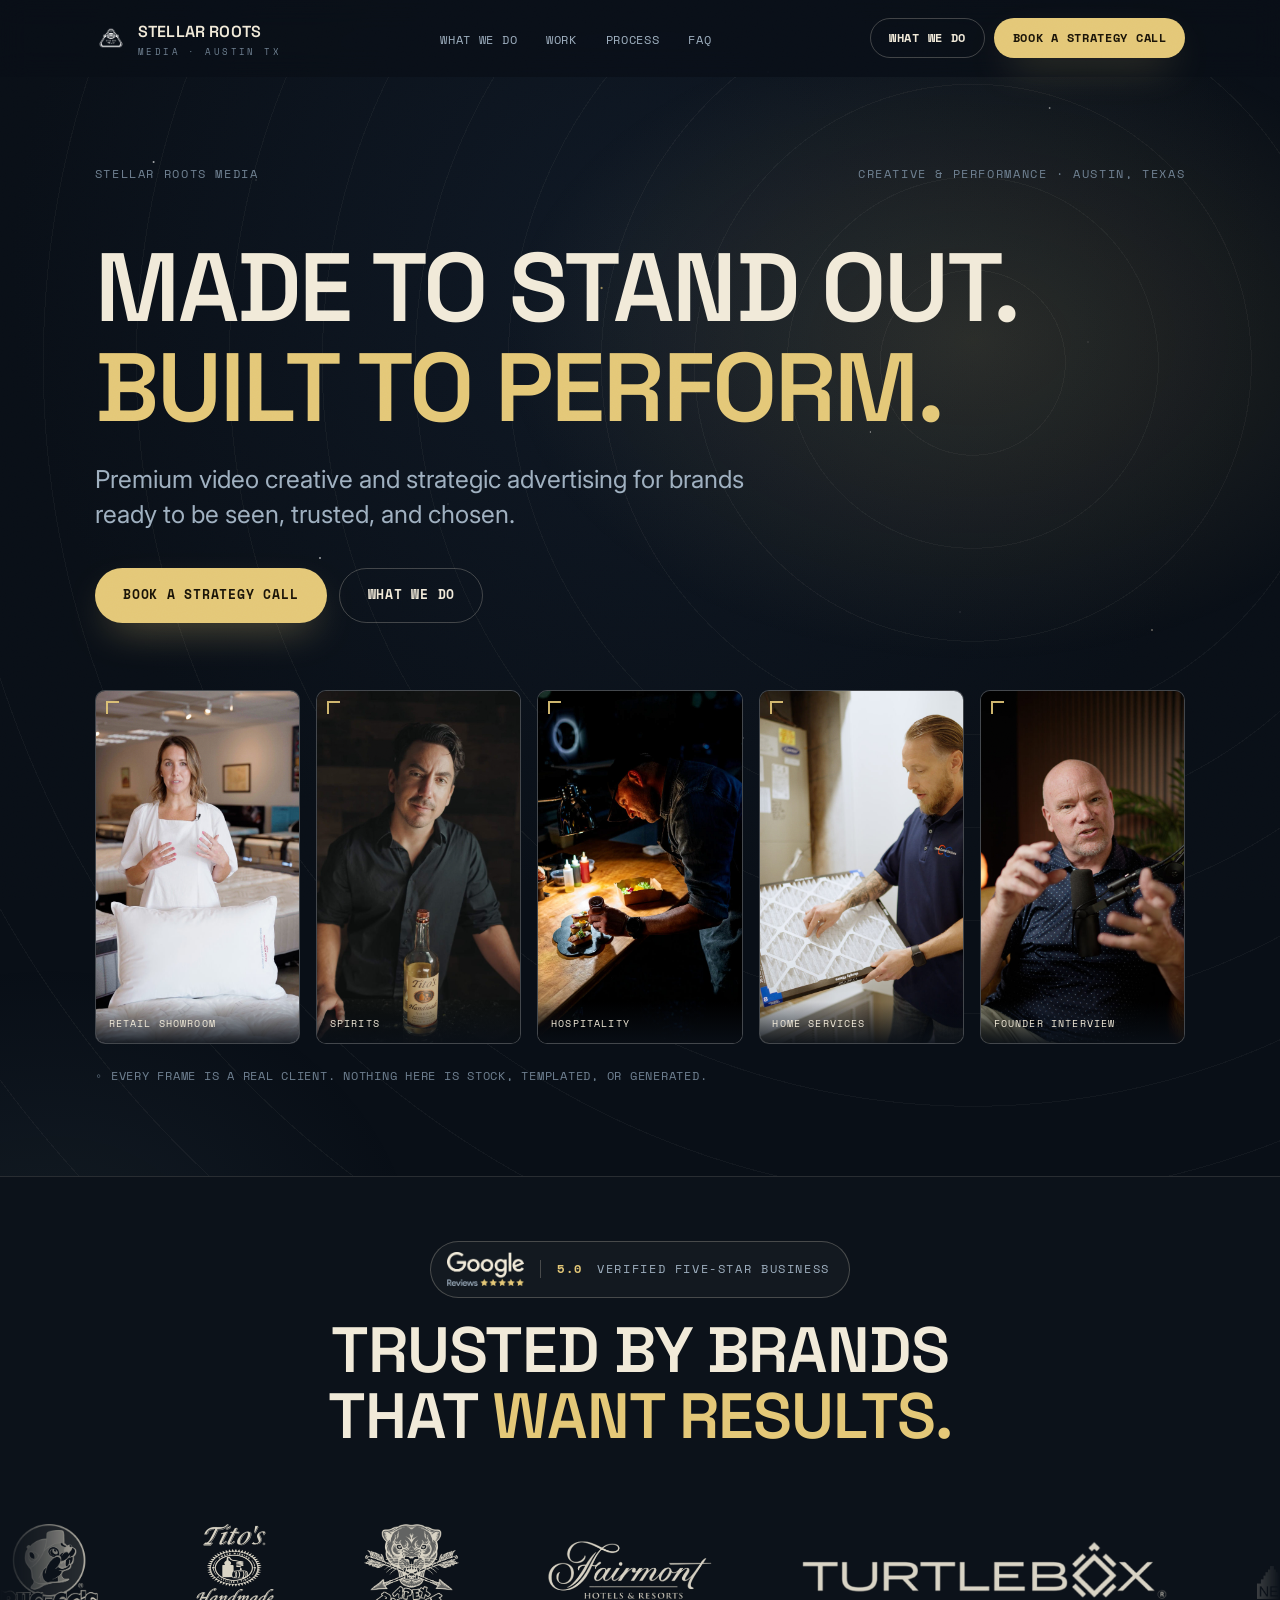
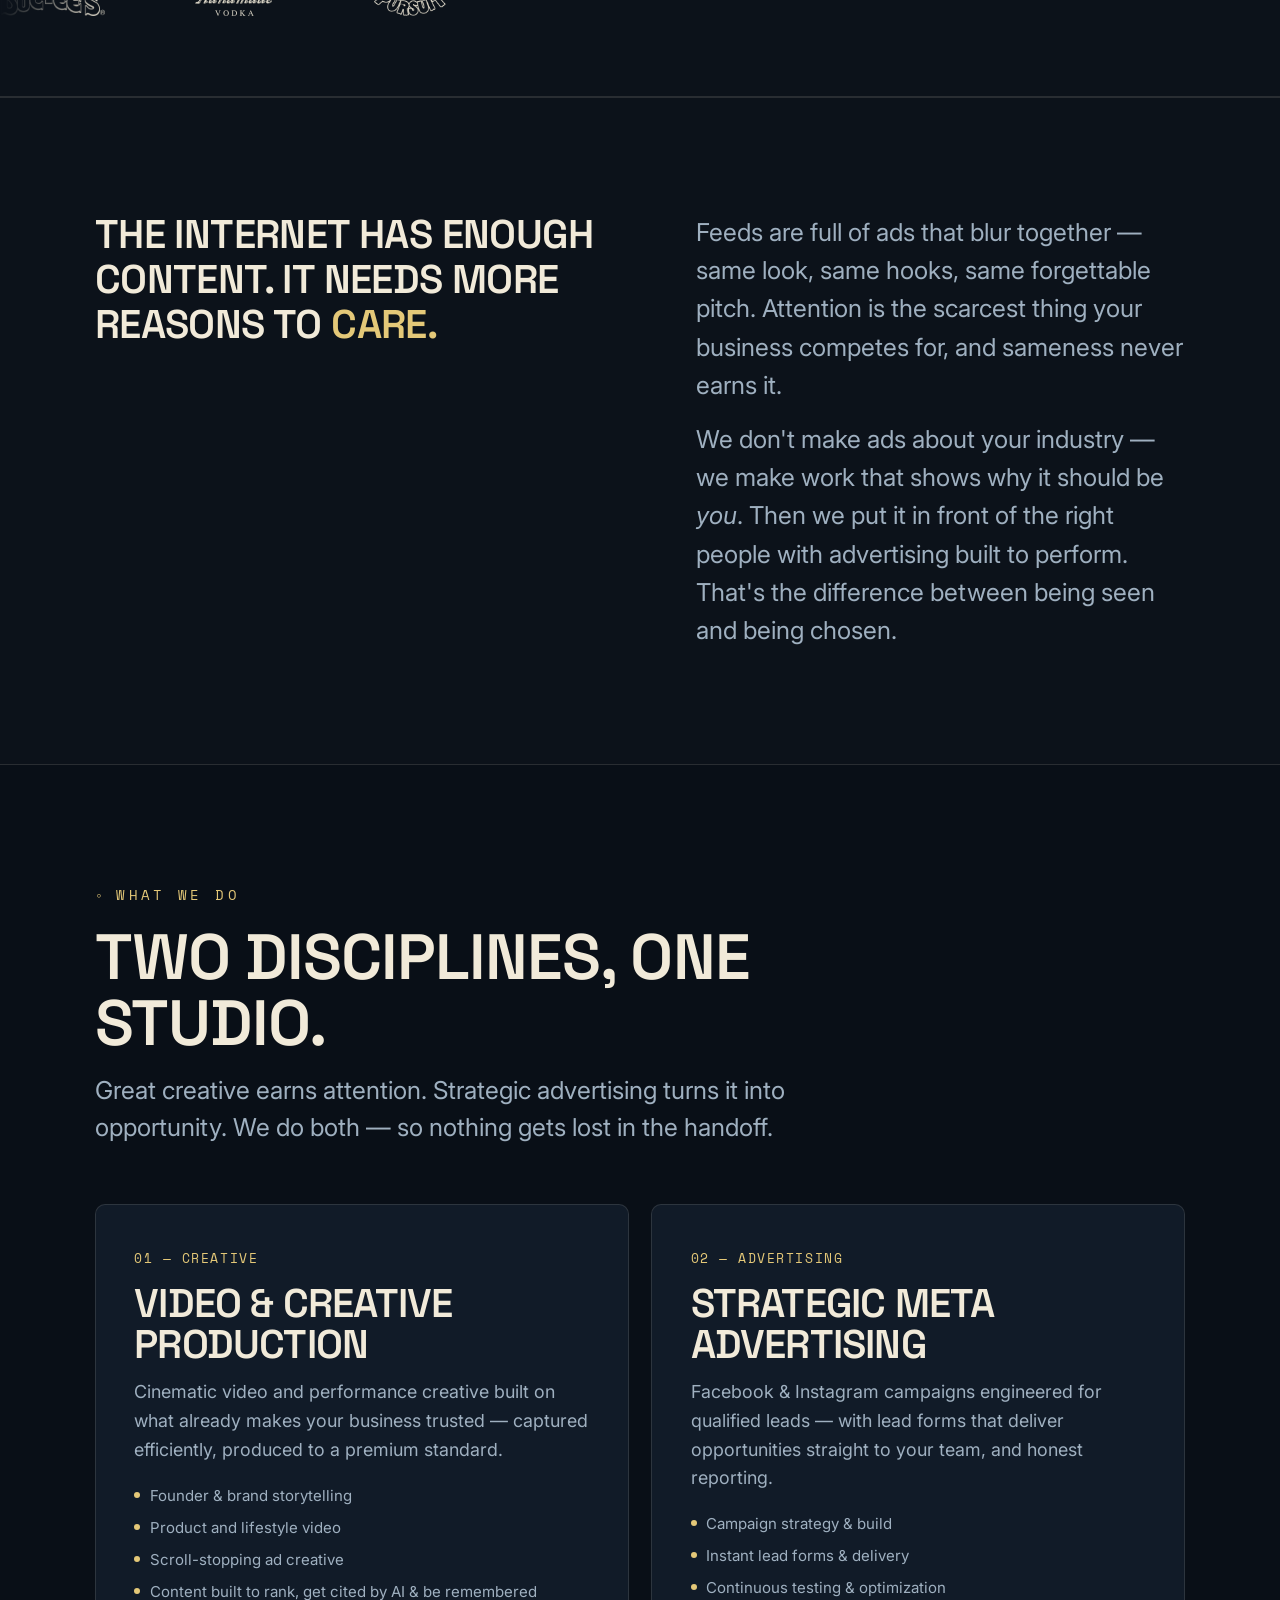
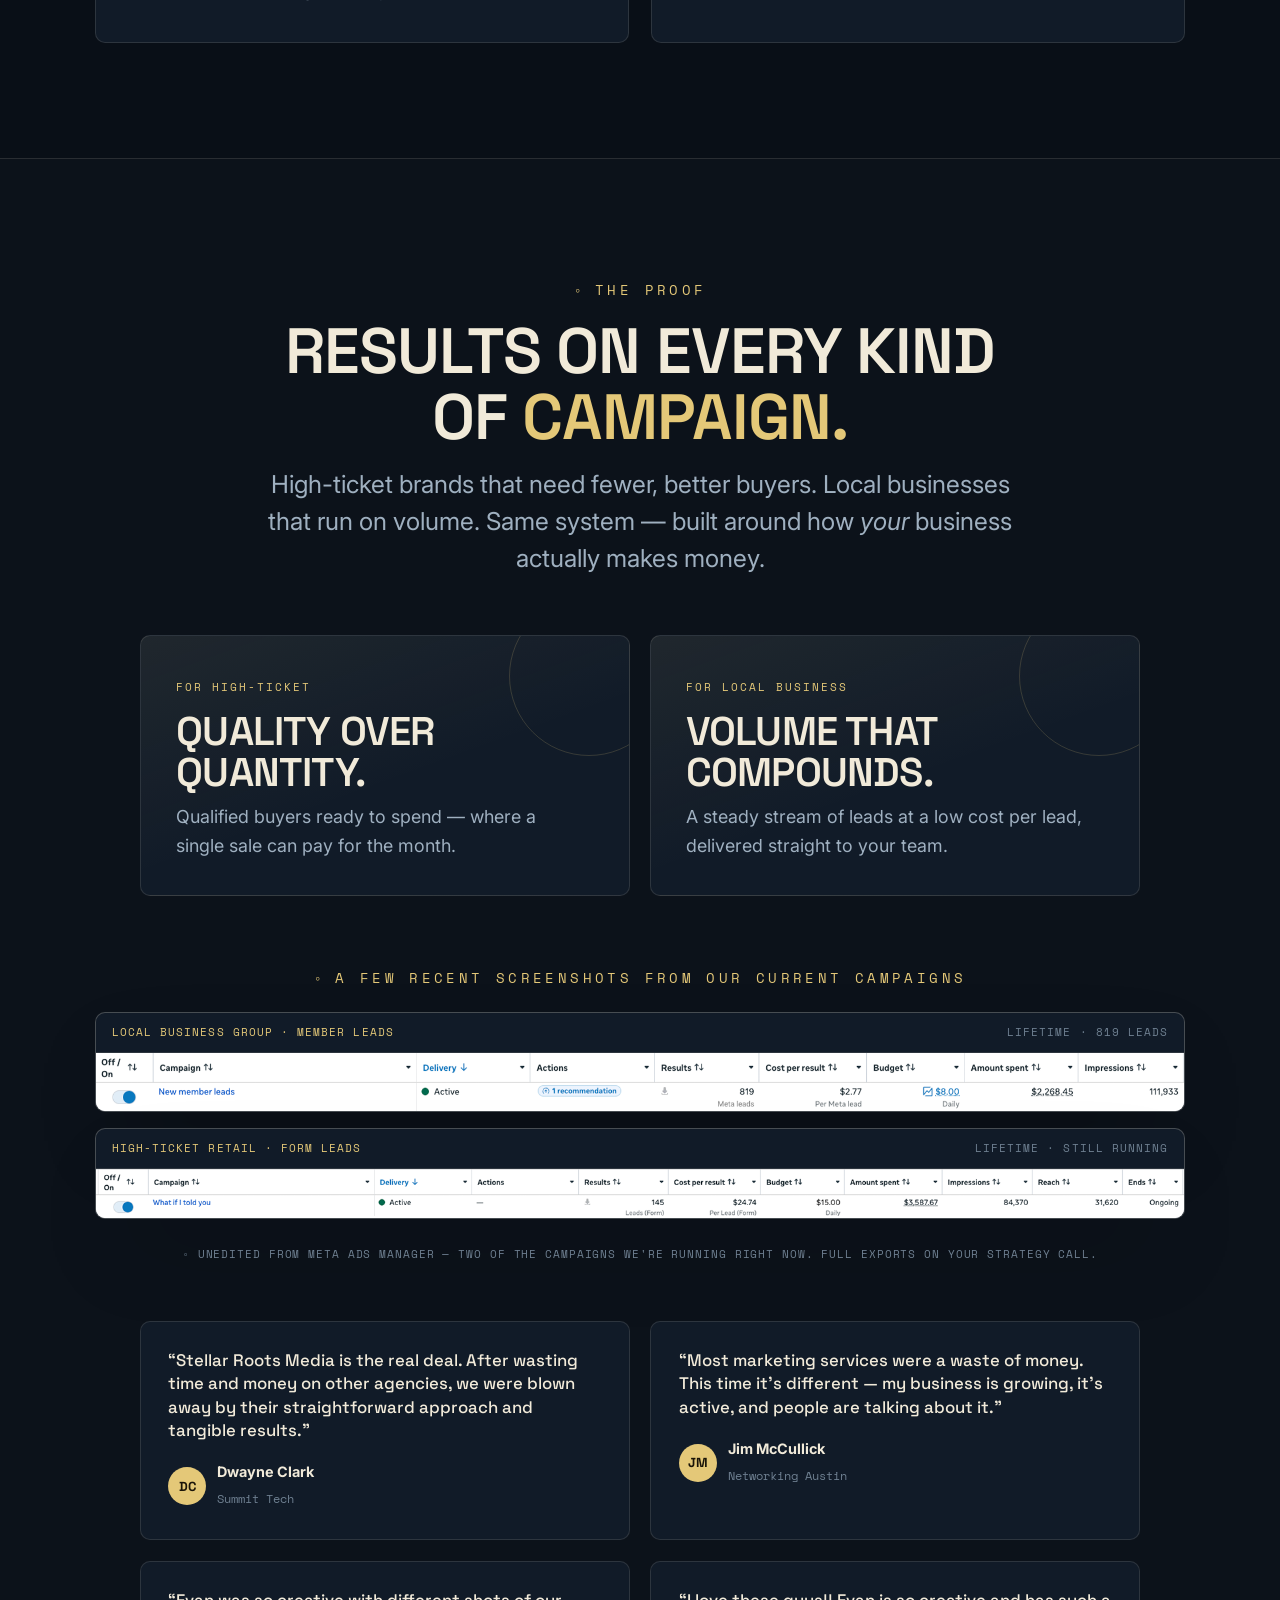
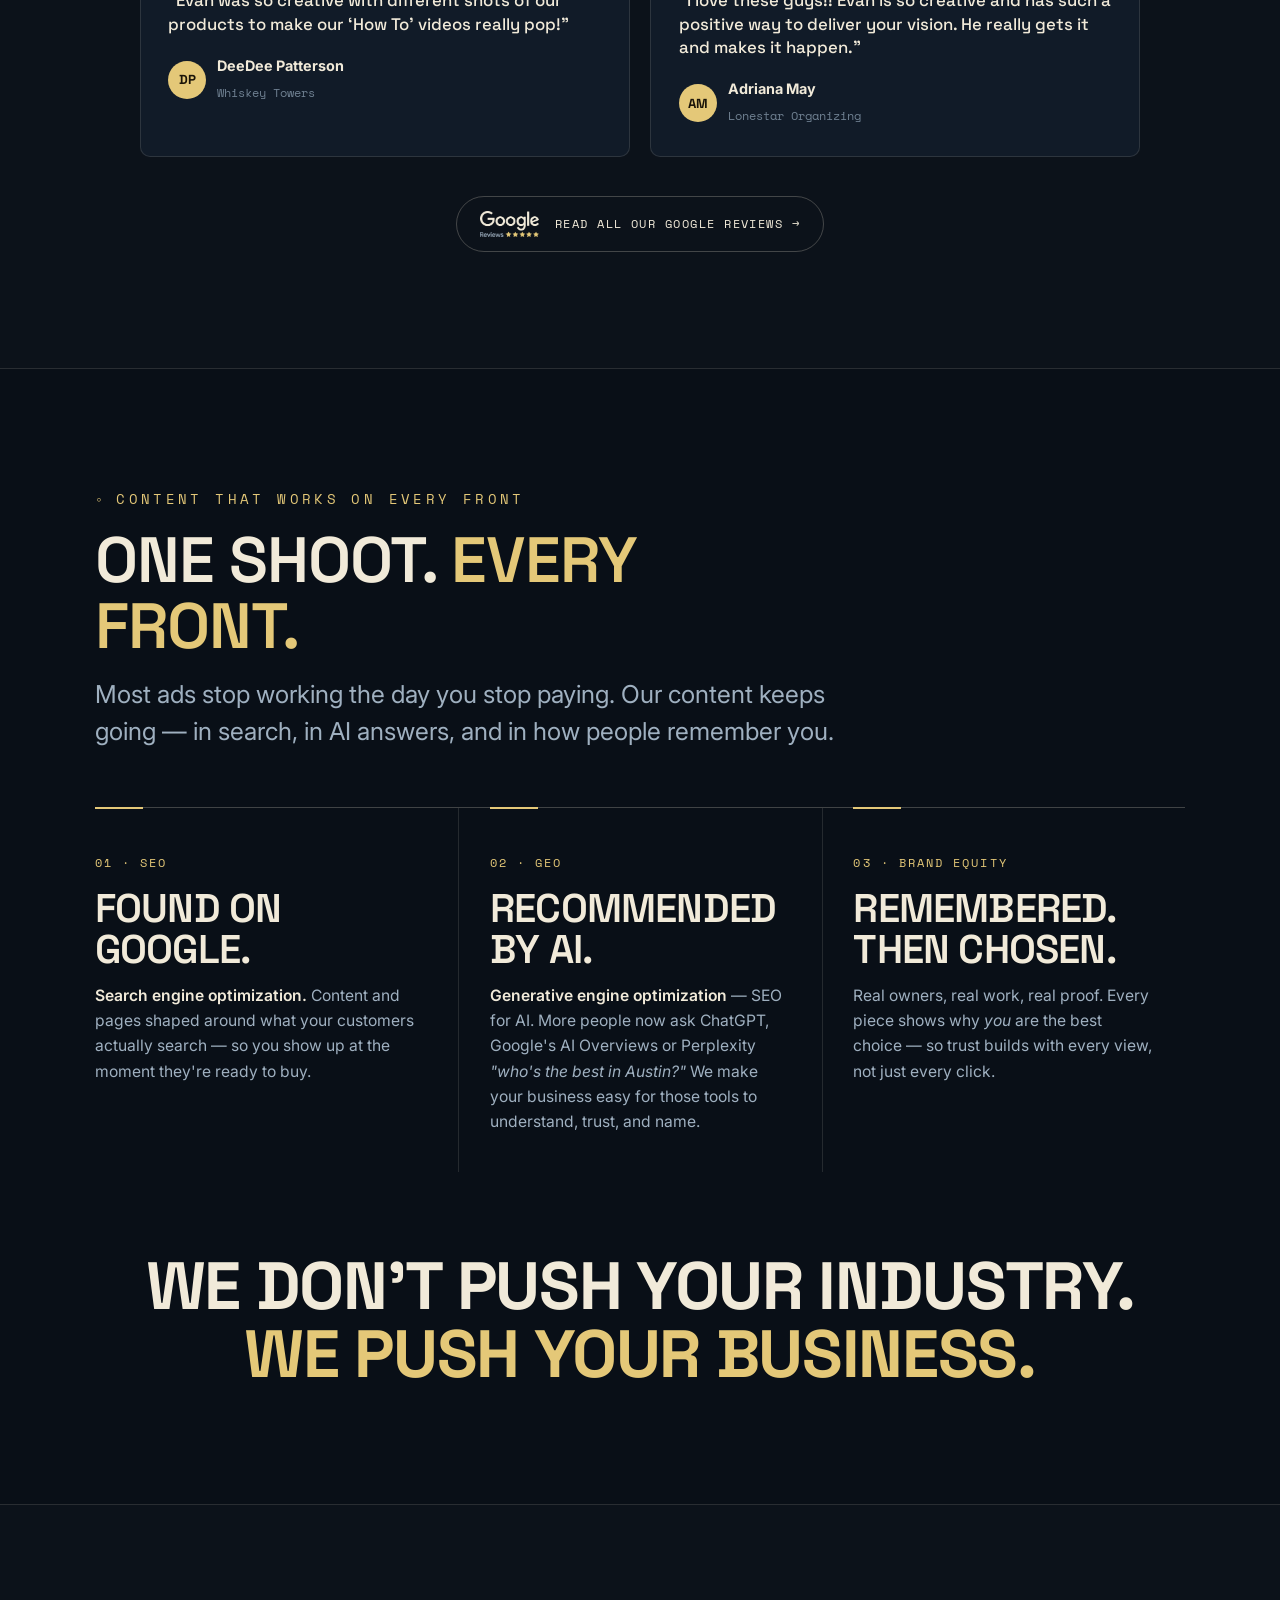
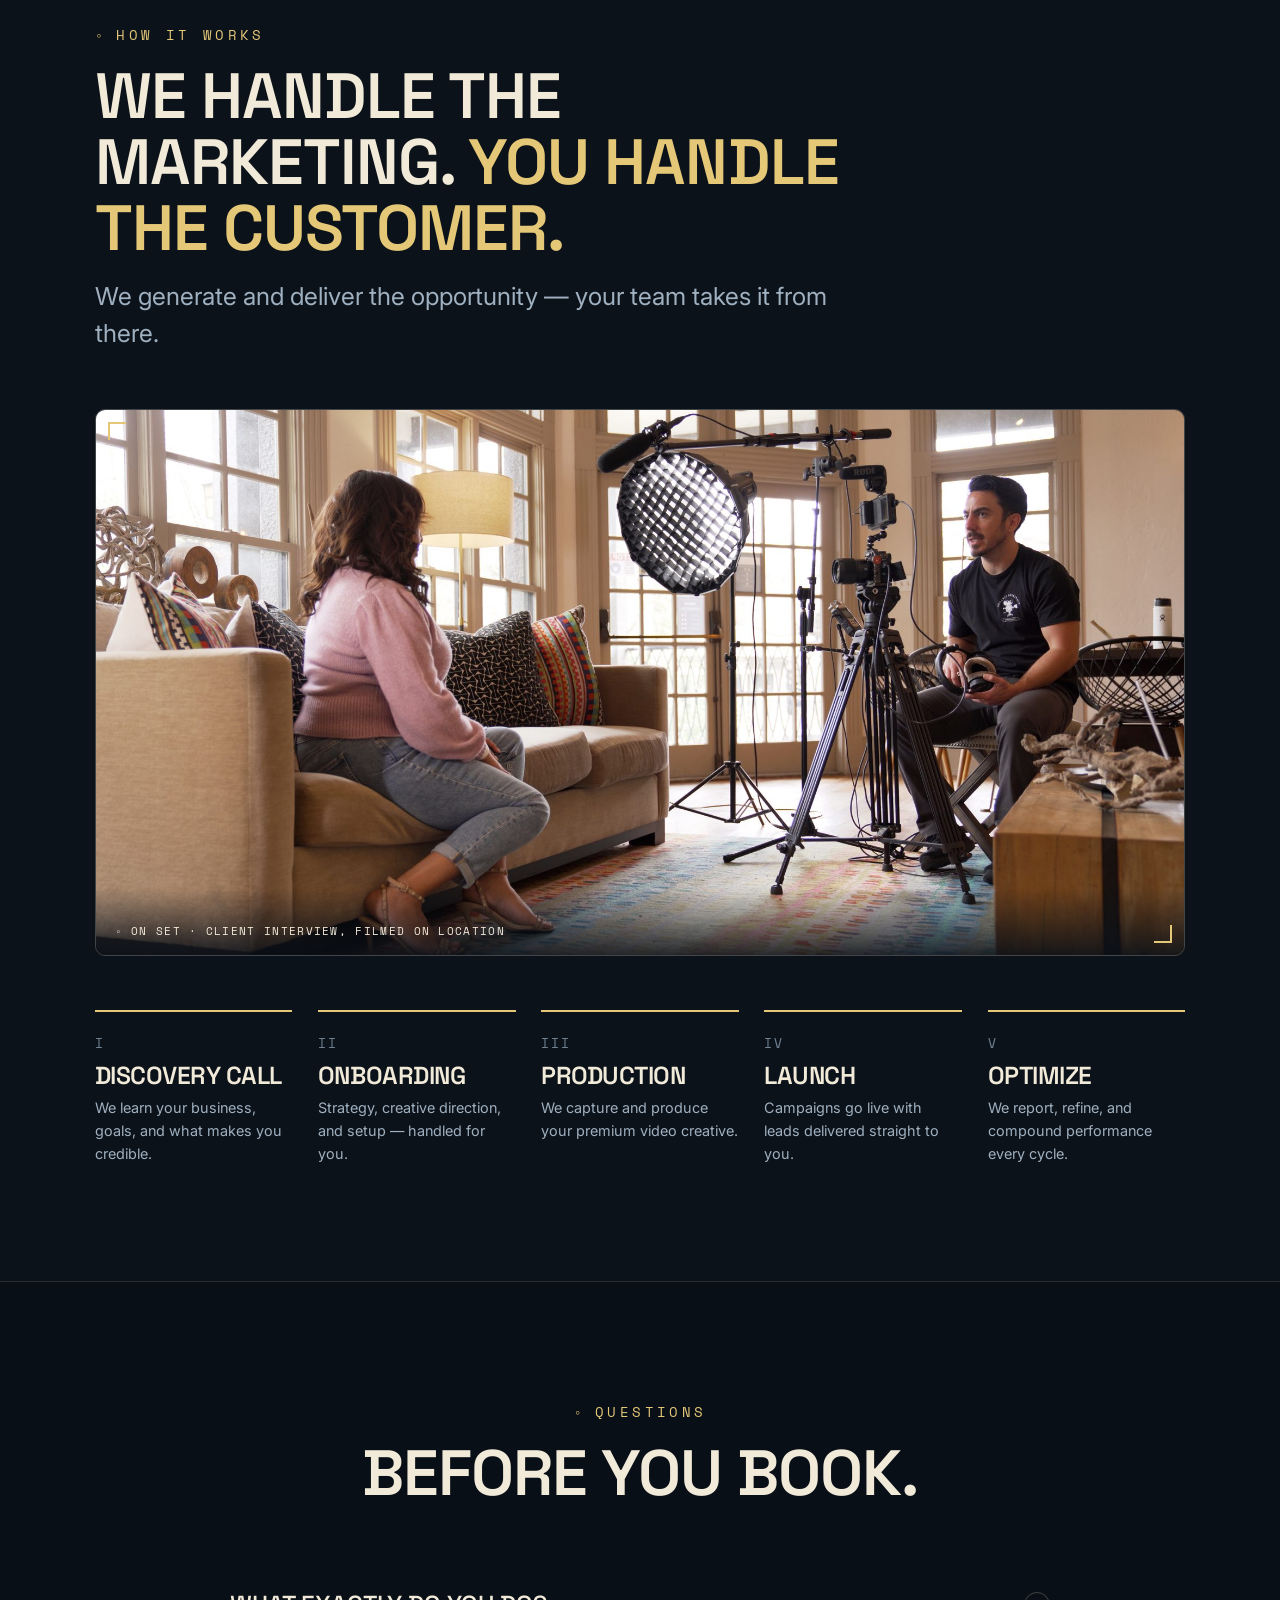
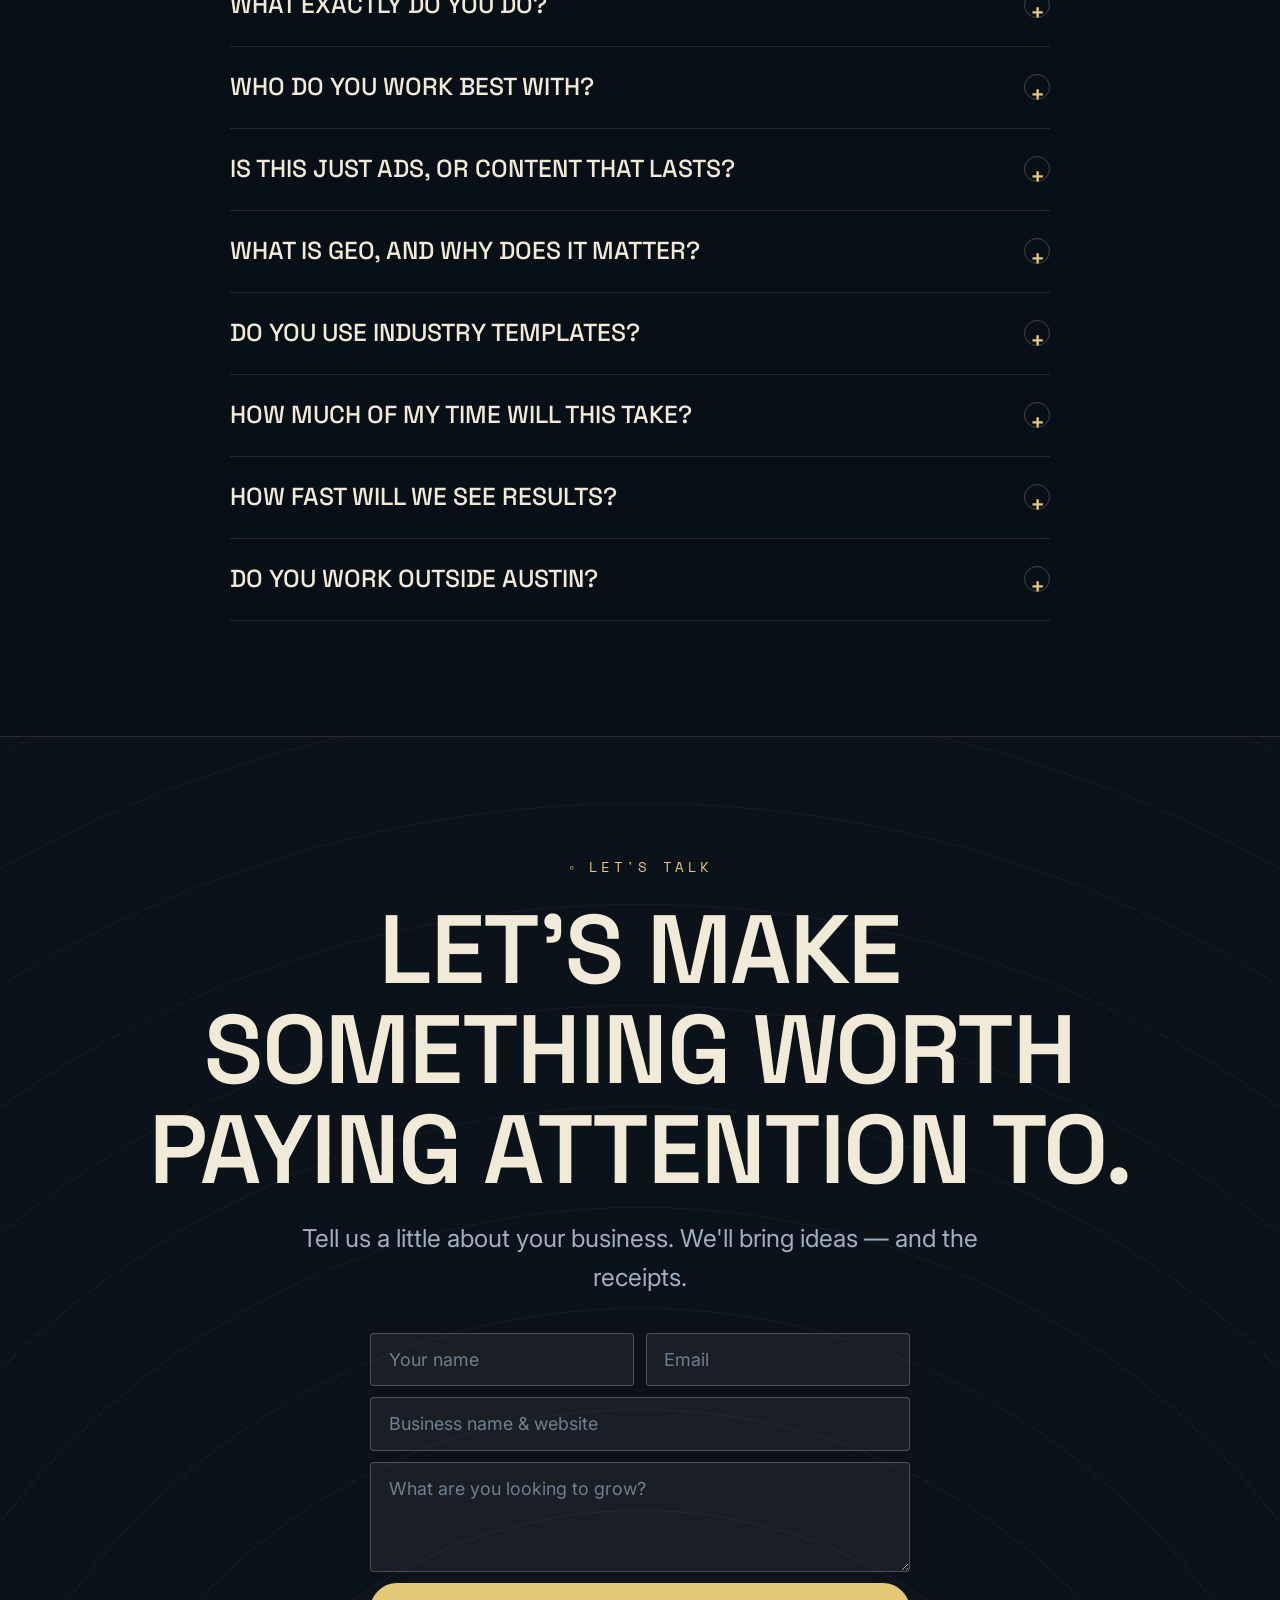
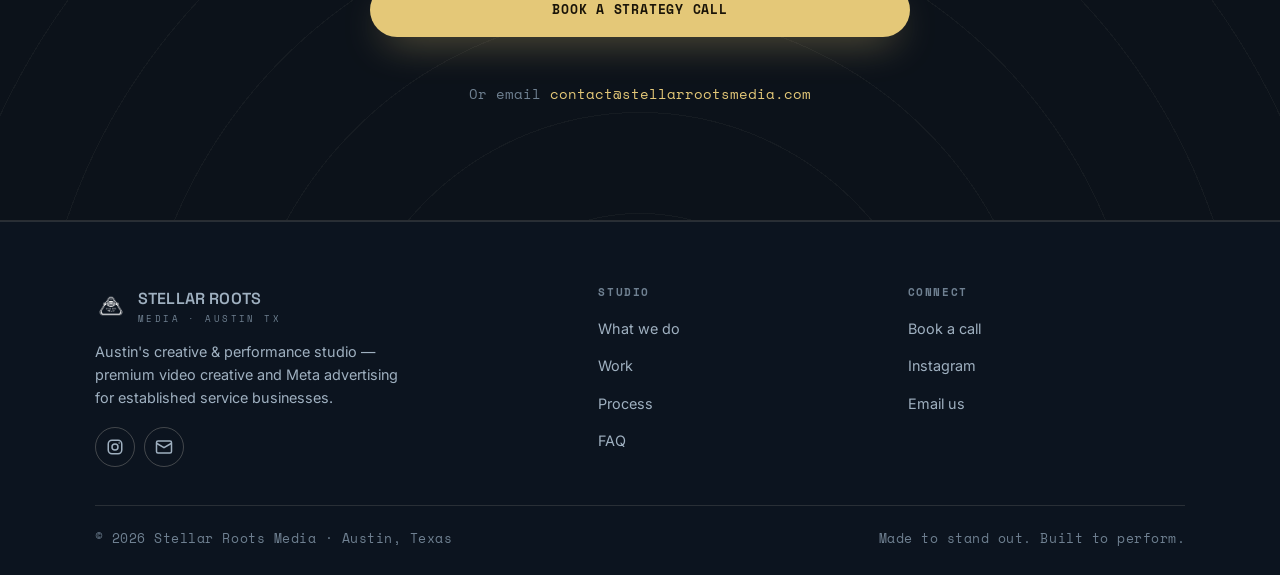
==== index.html @ 0757c9ab "Move Proof directly after What we do; rebalance section shading Co-Authored-By: Claude Opus 5.5 <nor" ====
<!DOCTYPE html>
<html lang="en">
<head>
  <meta charset="UTF-8" />
  <meta name="viewport" content="width=device-width, initial-scale=1.0" />

  <title>Stellar Roots Media — Video Creative & Meta Ads Studio in Austin, TX</title>
  <meta name="description" content="Stellar Roots Media is an Austin creative & performance studio. We make premium video creative and run strategic Meta advertising that helps established service businesses get seen, trusted, and chosen." />
  <meta name="keywords" content="Meta ads agency Austin, video production Austin, creative advertising agency Austin, Facebook ads management Austin, video advertising for businesses" />
  <meta name="author" content="Stellar Roots Media" />
  <meta name="robots" content="index, follow, max-image-preview:large" />
  <link rel="canonical" href="https://stellarrootsmedia.com/" />
  <meta name="theme-color" content="#101b2b" />

  <meta property="og:type" content="website" />
  <meta property="og:site_name" content="Stellar Roots Media" />
  <meta property="og:title" content="Stellar Roots Media — Video Creative & Meta Ads in Austin" />
  <meta property="og:description" content="Made to stand out. Built to perform. Premium video creative and strategic Meta advertising for brands ready to be seen, trusted, and chosen." />
  <meta property="og:url" content="https://stellarrootsmedia.com/" />
  <meta property="og:image" content="https://stellarrootsmedia.com/assets/logo-black.png" />
  <meta property="og:locale" content="en_US" />
  <meta name="twitter:card" content="summary_large_image" />
  <meta name="twitter:title" content="Stellar Roots Media — Austin Video Creative & Meta Ads" />
  <meta name="twitter:description" content="Made to stand out. Built to perform." />

  <link rel="icon" type="image/png" href="assets/logo-black.png" />
  <link rel="manifest" href="site.webmanifest" />

  <link rel="preconnect" href="https://fonts.googleapis.com" />
  <link rel="preconnect" href="https://fonts.gstatic.com" crossorigin />
  <link href="https://fonts.googleapis.com/css2?family=Space+Grotesk:wght@500;600;700&family=Space+Mono:wght@400;700&family=Inter:wght@400;500;600&display=swap" rel="stylesheet" />

  <link rel="stylesheet" href="css/styles.css?v=20" />

  <!-- ===================== STRUCTURED DATA (SEO + GEO) ===================== -->
  <script type="application/ld+json">
  {
    "@context": "https://schema.org",
    "@type": ["ProfessionalService", "Organization"],
    "@id": "https://stellarrootsmedia.com/#org",
    "name": "Stellar Roots Media",
    "url": "https://stellarrootsmedia.com/",
    "logo": "https://stellarrootsmedia.com/assets/logo-black.png",
    "description": "Stellar Roots Media is an Austin, Texas creative and performance studio specializing in premium video creative production and strategic Meta (Facebook & Instagram) advertising for established service businesses.",
    "slogan": "Made to stand out. Built to perform.",
    "areaServed": [ { "@type": "City", "name": "Austin", "containedInPlace": { "@type": "State", "name": "Texas" } }, { "@type": "Country", "name": "United States" } ],
    "address": { "@type": "PostalAddress", "addressLocality": "Austin", "addressRegion": "TX", "addressCountry": "US" },
    "knowsAbout": ["Video production", "Video advertising creative", "Meta Ads management", "Facebook advertising", "Instagram advertising", "Performance marketing", "Lead generation", "Search engine optimization (SEO)", "Generative engine optimization (GEO)", "Brand equity"],
    "email": "contact@stellarrootsmedia.com",
    "aggregateRating": { "@type": "AggregateRating", "ratingValue": "5.0", "bestRating": "5", "reviewCount": "4" },
    "review": [
      { "@type": "Review", "reviewRating": { "@type": "Rating", "ratingValue": "5" }, "author": { "@type": "Person", "name": "Dwayne Clark" }, "reviewBody": "Stellar Roots Media is the real deal. After wasting time and money on other agencies, we were blown away by their straightforward approach and tangible results." },
      { "@type": "Review", "reviewRating": { "@type": "Rating", "ratingValue": "5" }, "author": { "@type": "Person", "name": "Jim McCullick" }, "reviewBody": "Most marketing services were a waste of money. This time it's different — my business is growing and people are talking about it, thanks to Stellar Roots Media." },
      { "@type": "Review", "reviewRating": { "@type": "Rating", "ratingValue": "5" }, "author": { "@type": "Person", "name": "DeeDee Patterson" }, "reviewBody": "Stellar Roots Media and Evan were wonderful to work with. Very creative with different shots of our products to make our How-To videos really pop." },
      { "@type": "Review", "reviewRating": { "@type": "Rating", "ratingValue": "5" }, "author": { "@type": "Person", "name": "Adriana May" }, "reviewBody": "I love these guys! Evan is so creative and has such a positive way to deliver your vision. He really gets it and will make it happen." }
    ]
  }
  </script>
  <script type="application/ld+json">
  { "@context": "https://schema.org", "@type": "WebSite", "url": "https://stellarrootsmedia.com/", "name": "Stellar Roots Media", "publisher": { "@id": "https://stellarrootsmedia.com/#org" } }
  </script>
  <script type="application/ld+json">
  {
    "@context": "https://schema.org",
    "@type": "FAQPage",
    "mainEntity": [
      {
        "@type": "Question",
        "name": "What exactly do you do?",
        "acceptedAnswer": {
          "@type": "Answer",
          "text": "We produce premium video creative and run strategic Meta (Facebook & Instagram) advertising — the creative to get noticed and the campaigns to turn attention into qualified leads."
        }
      },
      {
        "@type": "Question",
        "name": "Who do you work best with?",
        "acceptedAnswer": {
          "@type": "Answer",
          "text": "Two kinds of businesses: high-ticket brands that need fewer, better-qualified buyers, and local businesses that rely on a steady volume of leads. Both want an outsourced creative and advertising department without managing one in-house — we build the campaign around how your business actually makes money."
        }
      },
      {
        "@type": "Question",
        "name": "Is this just ads, or content that lasts?",
        "acceptedAnswer": {
          "@type": "Answer",
          "text": "Both. The creative we capture runs in your ads — and it also builds your search presence (SEO), your visibility in AI answers (GEO), and your brand equity. So it keeps working after a campaign ends instead of disappearing the day you stop paying."
        }
      },
      {
        "@type": "Question",
        "name": "What is GEO, and why does it matter?",
        "acceptedAnswer": {
          "@type": "Answer",
          "text": "GEO — generative engine optimization — is SEO for AI. More people now ask ChatGPT, Google's AI Overviews, or Perplexity for recommendations instead of scrolling search results. We structure your content and site so those tools clearly understand what you do, where you do it, and why you're the best choice. Nobody can guarantee an AI will mention you, but you can make your business the clearest, most credible answer."
        }
      },
      {
        "@type": "Question",
        "name": "Do you use industry templates?",
        "acceptedAnswer": {
          "@type": "Answer",
          "text": "No. We don't push your industry — we push your business. Everything is built from what makes you different: your people, your work, your proof. That's what makes a customer choose you over the next result."
        }
      },
      {
        "@type": "Question",
        "name": "How much of my time will this take?",
        "acceptedAnswer": {
          "@type": "Answer",
          "text": "Very little. We compress production into efficient capture sessions and handle filming, editing, creative, campaigns and reporting. Your job is running your business."
        }
      },
      {
        "@type": "Question",
        "name": "How fast will we see results?",
        "acceptedAnswer": {
          "@type": "Answer",
          "text": "After onboarding and production we launch quickly and optimize continuously. Lead flow can begin within the first weeks; creative and brand equity compound over the following quarters."
        }
      },
      {
        "@type": "Question",
        "name": "Do you work outside Austin?",
        "acceptedAnswer": {
          "@type": "Answer",
          "text": "Yes. We're based in Austin, Texas and work with clients locally and across the U.S."
        }
      }
    ]
  }
  </script>
</head>

<body>
  <div class="starlayer" aria-hidden="true"></div>
  <a class="sr-only" href="#contact">Skip to contact</a>

  <!-- HEADER -->
  <header class="site-header">
    <div class="container">
      <nav class="nav" aria-label="Primary" data-open="false">
        <a class="brand" href="#top" aria-label="Stellar Roots Media home">
          <img src="assets/logo-black.png" alt="Stellar Roots Media logo" width="32" height="32" />
          <span><b>Stellar Roots</b><small>Media · Austin TX</small></span>
        </a>
        <ul class="nav-links">
          <li><a href="#what">What we do</a></li>
          <li><a href="#creative">Work</a></li>
          <li><a href="#process">Process</a></li>
          <li><a href="#faq">FAQ</a></li>
        </ul>
        <div class="nav-cta">
          <a class="btn btn--ghost btn--sm" href="#what">What we do</a>
          <a class="btn btn--primary btn--sm" href="#contact">Book a Strategy Call</a>
          <button class="nav-toggle" aria-label="Toggle menu" aria-expanded="false"><span></span></button>
        </div>
      </nav>
    </div>
  </header>

  <main id="top">
    <!-- HERO -->
    <section class="band hero" aria-labelledby="hero-title">
      <div class="container">
        <div class="hero-top">
          <span>Stellar Roots Media</span>
          <span>Creative &amp; Performance · Austin, Texas</span>
        </div>
        <h1 id="hero-title">Made to stand out.<br><em class="accent">Built to perform.</em></h1>
        <p class="lead">Premium video creative and strategic advertising for brands ready to be seen, trusted, and chosen.</p>
        <div class="hero-actions">
          <a class="btn btn--primary" href="#contact">Book a Strategy Call</a>
          <a class="btn btn--ghost" href="#what">What we do</a>
        </div>
        <!-- Real client ad frames stand in for the showreel until video is ready. -->
        <div class="hero-reel" id="creative">
          <div class="creative-grid">
            <figure class="frame"><img src="assets/work/retail.jpg" alt="Retail showroom client ad frame"><figcaption class="tag">Retail Showroom</figcaption></figure>
            <figure class="frame"><img src="assets/work/spirits.jpg" alt="Spirits brand client ad frame"><figcaption class="tag">Spirits</figcaption></figure>
            <figure class="frame"><img src="assets/work/hospitality.jpg" alt="Hospitality client ad frame"><figcaption class="tag">Hospitality</figcaption></figure>
            <figure class="frame"><img src="assets/work/homeservices.jpg" alt="Home services client ad frame"><figcaption class="tag">Home Services</figcaption></figure>
            <figure class="frame"><img src="assets/work/founder.jpg" alt="Founder interview client ad frame"><figcaption class="tag">Founder Interview</figcaption></figure>
          </div>
          <p class="creative-note">◦ Every frame is a real client. Nothing here is stock, templated, or generated.</p>
        </div>
      </div>
    </section>

    <!-- SELECTED CLIENTS — logo wall (under showreel) -->
    <section class="band band--tight band--cream" id="work" aria-labelledby="work-title">
      <div class="container">
        <div class="section-head center reveal">
          <a class="gbadge" href="https://share.google/DNN53sYhnDPHlOPQg" target="_blank" rel="noopener" aria-label="Read our five-star Google reviews">
            <img src="assets/google-reviews.png" alt="Google Reviews — five stars" width="720" height="317">
            <span class="gbadge-txt"><b>5.0</b> Verified five-star business</span>
          </a>
          <h2 class="display" id="work-title">Trusted by brands that <em class="accent">want results.</em></h2>
        </div>
      </div>
      <div class="logo-marquee" role="img" aria-label="Client logos: Buc-ee's, Tito's Handmade Vodka, Apex Pursuit, Fairmont, Turtlebox, Networking Austin, Premier Mattress, Icelandic Glacial, Archery Country, Harlem Globetrotters">
        <div class="logo-track">
          <img class="tall" src="assets/clients/bucees.png" alt="Buc-ee's" />
          <img class="tall" src="assets/clients/titos.png" alt="Tito's Handmade Vodka" />
          <img class="tall" src="assets/clients/apex-pursuit.png" alt="Apex Pursuit" />
          <img src="assets/clients/fairmont.png" alt="Fairmont" />
          <img src="assets/clients/turtlebox.png" alt="Turtlebox" />
          <img src="assets/clients/networking-austin.png" alt="Networking Austin" />
          <img class="tall" src="assets/clients/premier-mattress.png" alt="Premier Mattress" />
          <img src="assets/clients/icelandic.png" alt="Icelandic Glacial" />
          <img src="assets/clients/archery-country.png" alt="Archery Country" />
          <img src="assets/clients/harlem-globetrotters.png" alt="Harlem Globetrotters" />
          <img class="tall" src="assets/clients/bucees.png" alt="" aria-hidden="true" />
          <img class="tall" src="assets/clients/titos.png" alt="" aria-hidden="true" />
          <img class="tall" src="assets/clients/apex-pursuit.png" alt="" aria-hidden="true" />
          <img src="assets/clients/fairmont.png" alt="" aria-hidden="true" />
          <img src="assets/clients/turtlebox.png" alt="" aria-hidden="true" />
          <img src="assets/clients/networking-austin.png" alt="" aria-hidden="true" />
          <img class="tall" src="assets/clients/premier-mattress.png" alt="" aria-hidden="true" />
          <img src="assets/clients/icelandic.png" alt="" aria-hidden="true" />
          <img src="assets/clients/archery-country.png" alt="" aria-hidden="true" />
          <img src="assets/clients/harlem-globetrotters.png" alt="" aria-hidden="true" />
        </div>
      </div>
    </section>

    <!-- STATEMENT (ink) -->
    <section class="band band--cream" aria-labelledby="statement-title">
      <div class="container statement-grid">
        <div>
          <h2 class="statement" id="statement-title">The internet has enough content. It needs more reasons to <em class="accent">care.</em></h2>
        </div>
        <div class="body">
          <p>Feeds are full of ads that blur together — same look, same hooks, same forgettable pitch. Attention is the scarcest thing your business competes for, and sameness never earns it.</p>
          <p>We don't make ads about your industry — we make work that shows why it should be <em>you</em>. Then we put it in front of the right people with advertising built to perform. That's the difference between being seen and being chosen.</p>
        </div>
      </div>
    </section>

    <!-- WHAT WE DO -->
    <section class="band" id="what" aria-labelledby="what-title">
      <div class="container">
        <div class="section-head reveal">
          <span class="kicker">What we do</span>
          <h2 class="display" id="what-title">Two disciplines, <em>one studio.</em></h2>
          <p>Great creative earns attention. Strategic advertising turns it into opportunity. We do both — so nothing gets lost in the handoff.</p>
        </div>
        <div class="disciplines">
          <article class="discipline reveal">
            <span class="no">01 — Creative</span>
            <h3>Video &amp; creative production</h3>
            <p>Cinematic video and performance creative built on what already makes your business trusted — captured efficiently, produced to a premium standard.</p>
            <ul><li>Founder &amp; brand storytelling</li><li>Product and lifestyle video</li><li>Scroll-stopping ad creative</li><li>Content built to rank, get cited by AI &amp; be remembered</li></ul>
          </article>
          <article class="discipline reveal">
            <span class="no">02 — Advertising</span>
            <h3>Strategic Meta advertising</h3>
            <p>Facebook &amp; Instagram campaigns engineered for qualified leads — with lead forms that deliver opportunities straight to your team, and honest reporting.</p>
            <ul><li>Campaign strategy &amp; build</li><li>Instant lead forms &amp; delivery</li><li>Continuous testing &amp; optimization</li></ul>
          </article>
        </div>
      </div>
    </section>

    <!-- PROOF -->
    <section class="band band--cream" id="proof" aria-labelledby="proof-title">
      <div class="container">
        <div class="section-head center reveal">
          <span class="kicker center">The proof</span>
          <h2 class="display" id="proof-title">Results on every kind of <em class="accent">campaign.</em></h2>
          <p>High-ticket brands that need fewer, better buyers. Local businesses that run on volume. Same system — built around how <em>your</em> business actually makes money.</p>
        </div>
        <div class="ctypes reveal">
          <article class="ctype">
            <span class="no">For high-ticket</span>
            <h3>Quality over quantity.</h3>
            <p>Qualified buyers ready to spend — where a single sale can pay for the month.</p>
          </article>
          <article class="ctype">
            <span class="no">For local business</span>
            <h3>Volume that compounds.</h3>
            <p>A steady stream of leads at a low cost per lead, delivered straight to your team.</p>
          </article>
        </div>

        <div class="receipts reveal">
          <span class="kicker">A few recent screenshots from our current campaigns</span>
          <figure class="receipt">
            <figcaption><span class="k">Local business group · member leads</span><span>Lifetime · 819 leads</span></figcaption>
            <div class="shot"><img src="assets/results/networking-lifetime.png" alt="Meta Ads Manager, local business group member lead campaign, lifetime: 819 Meta leads at $2.77 per lead, $8.00 daily budget, $2,268.45 spent, 111,933 impressions" loading="lazy" width="1907" height="101"></div>
          </figure>
          <figure class="receipt">
            <figcaption><span class="k">High-ticket retail · form leads</span><span>Lifetime · still running</span></figcaption>
            <div class="shot"><img src="assets/results/premier-lifetime.png" alt="Meta Ads Manager, high-ticket retail form lead campaign, lifetime: 145 form leads at $24.74 per lead, $15.00 daily budget, $3,587.67 spent, 84,370 impressions, 31,620 reach" loading="lazy" width="1672" height="76"></div>
          </figure>
          <p class="receipts-note">◦ Unedited from Meta Ads Manager — two of the campaigns we're running right now. Full exports on your strategy call.</p>
        </div>
        <div class="tgrid">
          <div class="tcard"><p class="q">“Stellar Roots Media is the real deal. After wasting time and money on other agencies, we were blown away by their straightforward approach and tangible results.”</p><div class="who"><div class="av">DC</div><div><b>Dwayne Clark</b><span>Summit Tech</span></div></div></div>
          <div class="tcard"><p class="q">“Most marketing services were a waste of money. This time it's different — my business is growing, it's active, and people are talking about it.”</p><div class="who"><div class="av">JM</div><div><b>Jim McCullick</b><span>Networking Austin</span></div></div></div>
          <div class="tcard"><p class="q">“Evan was so creative with different shots of our products to make our ‘How To’ videos really pop!”</p><div class="who"><div class="av">DP</div><div><b>DeeDee Patterson</b><span>Whiskey Towers</span></div></div></div>
          <div class="tcard"><p class="q">“I love these guys!! Evan is so creative and has such a positive way to deliver your vision. He really gets it and makes it happen.”</p><div class="who"><div class="av">AM</div><div><b>Adriana May</b><span>Lonestar Organizing</span></div></div></div>
        </div>
        <a class="reviews-link" href="https://share.google/DNN53sYhnDPHlOPQg" target="_blank" rel="noopener"><img src="assets/google-reviews.png" alt="" width="720" height="317"><span>Read all our Google reviews →</span></a>
      </div>
    </section>

    <!-- EVERY FRONT — SEO + GEO + brand equity -->
    <section class="band" id="every-front" aria-labelledby="front-title">
      <div class="container">
        <div class="section-head reveal">
          <span class="kicker">Content that works on every front</span>
          <h2 class="display" id="front-title">One shoot. <em class="accent">Every front.</em></h2>
          <p>Most ads stop working the day you stop paying. Our content keeps going — in search, in AI answers, and in how people remember you.</p>
        </div>
        <div class="fronts">
          <article class="front reveal">
            <span class="no">01 · SEO</span>
            <h3>Found on Google.</h3>
            <p><strong>Search engine optimization.</strong> Content and pages shaped around what your customers actually search — so you show up at the moment they're ready to buy.</p>
          </article>
          <article class="front reveal">
            <span class="no">02 · GEO</span>
            <h3>Recommended by AI.</h3>
            <p><strong>Generative engine optimization</strong> — SEO for AI. More people now ask ChatGPT, Google's AI Overviews or Perplexity <em>"who's the best in Austin?"</em> We make your business easy for those tools to understand, trust, and name.</p>
          </article>
          <article class="front reveal">
            <span class="no">03 · Brand equity</span>
            <h3>Remembered. Then chosen.</h3>
            <p>Real owners, real work, real proof. Every piece shows why <em>you</em> are the best choice — so trust builds with every view, not just every click.</p>
          </article>
        </div>
        <p class="pull reveal">We don't push your industry.<br><span class="accent">We push your business.</span></p>
      </div>
    </section>

    <!-- PROCESS -->
    <section class="band band--cream" id="process" aria-labelledby="process-title">
      <div class="container">
        <div class="section-head reveal">
          <span class="kicker">How it works</span>
          <h2 class="display" id="process-title">We handle the marketing. <em class="accent">You handle the customer.</em></h2>
          <p>We generate and deliver the opportunity — your team takes it from there.</p>
        </div>
        <figure class="bts reveal">
          <img src="assets/work/bts-interview.jpg" alt="Evan Lopez of Stellar Roots Media interviewing a client on location" loading="lazy" width="2000" height="1125">
          <figcaption>◦ On set · client interview, filmed on location</figcaption>
        </figure>
        <div class="process">
          <div class="pstep"><span class="n">i</span><h3>Discovery call</h3><p>We learn your business, goals, and what makes you credible.</p></div>
          <div class="pstep"><span class="n">ii</span><h3>Onboarding</h3><p>Strategy, creative direction, and setup — handled for you.</p></div>
          <div class="pstep"><span class="n">iii</span><h3>Production</h3><p>We capture and produce your premium video creative.</p></div>
          <div class="pstep"><span class="n">iv</span><h3>Launch</h3><p>Campaigns go live with leads delivered straight to you.</p></div>
          <div class="pstep"><span class="n">v</span><h3>Optimize</h3><p>We report, refine, and compound performance every cycle.</p></div>
        </div>
      </div>
    </section>

    <!-- FAQ -->
    <section class="band" id="faq" aria-labelledby="faq-title">
      <div class="container">
        <div class="section-head center reveal">
          <span class="kicker center">Questions</span>
          <h2 class="display" id="faq-title">Before you book.</h2>
        </div>
        <div class="faq">
          <div class="faq-item"><button class="faq-q" aria-expanded="false">What exactly do you do?<span class="mark">+</span></button><div class="faq-a"><div>We produce premium video creative and run strategic Meta (Facebook &amp; Instagram) advertising — the creative to get noticed and the campaigns to turn attention into qualified leads.</div></div></div>
          <div class="faq-item"><button class="faq-q" aria-expanded="false">Who do you work best with?<span class="mark">+</span></button><div class="faq-a"><div>Two kinds of businesses: high-ticket brands that need fewer, better-qualified buyers, and local businesses that rely on a steady volume of leads. Both want an outsourced creative and advertising department without managing one in-house — we build the campaign around how your business actually makes money.</div></div></div>
          <div class="faq-item"><button class="faq-q" aria-expanded="false">Is this just ads, or content that lasts?<span class="mark">+</span></button><div class="faq-a"><div>Both. The creative we capture runs in your ads — and it also builds your search presence (SEO), your visibility in AI answers (GEO), and your brand equity. So it keeps working after a campaign ends instead of disappearing the day you stop paying.</div></div></div>
          <div class="faq-item"><button class="faq-q" aria-expanded="false">What is GEO, and why does it matter?<span class="mark">+</span></button><div class="faq-a"><div>GEO — generative engine optimization — is SEO for AI. More people now ask ChatGPT, Google's AI Overviews, or Perplexity for recommendations instead of scrolling search results. We structure your content and site so those tools clearly understand what you do, where you do it, and why you're the best choice. Nobody can guarantee an AI will mention you, but you can make your business the clearest, most credible answer.</div></div></div>
          <div class="faq-item"><button class="faq-q" aria-expanded="false">Do you use industry templates?<span class="mark">+</span></button><div class="faq-a"><div>No. We don't push your industry — we push your business. Everything is built from what makes you different: your people, your work, your proof. That's what makes a customer choose you over the next result.</div></div></div>
          <div class="faq-item"><button class="faq-q" aria-expanded="false">How much of my time will this take?<span class="mark">+</span></button><div class="faq-a"><div>Very little. We compress production into efficient capture sessions and handle filming, editing, creative, campaigns and reporting. Your job is running your business.</div></div></div>
          <div class="faq-item"><button class="faq-q" aria-expanded="false">How fast will we see results?<span class="mark">+</span></button><div class="faq-a"><div>After onboarding and production we launch quickly and optimize continuously. Lead flow can begin within the first weeks; creative and brand equity compound over the following quarters.</div></div></div>
          <div class="faq-item"><button class="faq-q" aria-expanded="false">Do you work outside Austin?<span class="mark">+</span></button><div class="faq-a"><div>Yes. We're based in Austin, Texas and work with clients locally and across the U.S.</div></div></div>
        </div>
      </div>
    </section>

    <!-- FINAL CTA (ink) -->
    <section class="band band--cream final" id="contact" aria-labelledby="cta-title">
      <div class="container">
        <span class="kicker center">Let's talk</span>
        <h2 class="display display--xl" id="cta-title">Let's make something worth paying attention to.</h2>
        <p class="sub">Tell us a little about your business. We'll bring ideas — and the receipts.</p>
        <form class="contact-form" id="contact-form" novalidate>
          <div class="row2">
            <input type="text" id="cf-name" name="name" placeholder="Your name" autocomplete="name" required />
            <input type="email" id="cf-email" name="email" placeholder="Email" autocomplete="email" required />
          </div>
          <input type="text" id="cf-business" name="business" placeholder="Business name & website" autocomplete="organization" />
          <textarea id="cf-msg" name="message" placeholder="What are you looking to grow?"></textarea>
          <button type="submit" class="btn btn--primary btn--block">Book a Strategy Call</button>
        </form>
        <p class="form-msg" id="form-msg" role="status" aria-live="polite"></p>
        <p class="cta-alt">Or email <a href="mailto:contact@stellarrootsmedia.com?subject=Strategy%20Call">contact@stellarrootsmedia.com</a></p>
      </div>
    </section>
  </main>

  <!-- FOOTER -->
  <footer class="site-footer">
    <div class="container">
      <div class="footer-grid">
        <div class="footer-brand">
          <a class="brand" href="#top" aria-label="Stellar Roots Media home">
            <img src="assets/logo-black.png" alt="Stellar Roots Media logo" width="32" height="32" />
            <span><b>Stellar Roots</b><small>Media · Austin TX</small></span>
          </a>
          <p>Austin's creative &amp; performance studio — premium video creative and Meta advertising for established service businesses.</p>
          <div class="socials">
            <a href="https://www.instagram.com/stellarrootsmedia/" aria-label="Instagram" rel="noopener"><svg width="18" height="18" viewBox="0 0 24 24" fill="none" stroke="currentColor" stroke-width="2"><rect x="3" y="3" width="18" height="18" rx="5"/><circle cx="12" cy="12" r="4"/><circle cx="17.5" cy="6.5" r="1" fill="currentColor" stroke="none"/></svg></a>
            <a href="mailto:contact@stellarrootsmedia.com" aria-label="Email"><svg width="18" height="18" viewBox="0 0 24 24" fill="none" stroke="currentColor" stroke-width="2"><rect x="2" y="4" width="20" height="16" rx="2"/><path d="m22 7-10 6L2 7"/></svg></a>
          </div>
        </div>
        <div><h4>Studio</h4><ul><li><a href="#what">What we do</a></li><li><a href="#creative">Work</a></li><li><a href="#process">Process</a></li><li><a href="#faq">FAQ</a></li></ul></div>
        <div><h4>Connect</h4><ul><li><a href="#contact">Book a call</a></li><li><a href="https://www.instagram.com/stellarrootsmedia/">Instagram</a></li><li><a href="mailto:contact@stellarrootsmedia.com">Email us</a></li></ul></div>
      </div>
      <div class="footer-bottom">
        <span>© <span id="year">2026</span> Stellar Roots Media · Austin, Texas</span>
        <span>Made to stand out. Built to perform.</span>
      </div>
    </div>
  </footer>

  <script src="js/main.js"></script>
</body>
</html>
---- css/styles.css ----
/* ============================================================
   STELLAR ROOTS MEDIA — Deep Space / Retro NASA
   Near-black space navy · Cosmic Cream · Vintage Yellow (tan/dust)
   Display: Space Grotesk · Labels: Space Mono · Body: Inter
   Dark throughout, global starfield.
   ============================================================ */

:root {
  --space: #090f17;        /* deep space base */
  --space-2: #0c141f;      /* alt panel */
  --surface: #111b28;      /* cards */
  --surface-2: #16202f;

  --cream: #f1ead9;        /* cosmic cream (text) */
  --muted: #9fb0c0;
  --muted-2: #6f8091;

  --accent: #e4c878;       /* vintage yellow / wheat (replaces orange) */
  --accent-bright: #f0d891;
  --dust: #c5b9a5;         /* moon dust */
  --blue: #8dafc1;         /* orbit blue */

  --line: rgba(241, 234, 217, 0.12);
  --line-2: rgba(241, 234, 217, 0.24);

  --bg: var(--space);
  --fg: var(--cream);

  --container: 1180px;
  --radius: 4px;
  --radius-lg: 10px;
  --ease: cubic-bezier(0.22, 1, 0.36, 1);
  --shadow: 0 40px 90px -40px rgba(0,0,0,0.8);

  --step--1: clamp(0.78rem, 0.74rem + 0.18vw, 0.88rem);
  --step-0: clamp(1rem, 0.96rem + 0.2vw, 1.12rem);
  --step-1: clamp(1.22rem, 1.06rem + 0.6vw, 1.55rem);
  --step-2: clamp(1.7rem, 1.35rem + 1.5vw, 2.5rem);
  --step-3: clamp(2.2rem, 1.6rem + 3vw, 4rem);
  --step-4: clamp(2.9rem, 1.9rem + 5.2vw, 6.4rem);
}

*, *::before, *::after { box-sizing: border-box; }
* { margin: 0; }
html { scroll-behavior: smooth; -webkit-text-size-adjust: 100%; }
@media (prefers-reduced-motion: reduce){ html{scroll-behavior:auto;} *,*::before,*::after{animation-duration:.001ms!important;transition-duration:.001ms!important;} }

body {
  font-family: 'Inter', system-ui, -apple-system, Segoe UI, sans-serif;
  font-size: var(--step-0); line-height: 1.6; color: var(--fg);
  background: var(--space);
  -webkit-font-smoothing: antialiased; overflow-x: hidden;
}
/* ---- global starfield (fixed, behind everything) ---- */
body::before {
  content:""; position:fixed; inset:0; z-index:-2; pointer-events:none;
  background:
    radial-gradient(1.4px 1.4px at 12% 18%, rgba(255,255,255,0.9), transparent),
    radial-gradient(1.3px 1.3px at 82% 12%, rgba(255,255,255,0.7), transparent),
    radial-gradient(1.6px 1.6px at 47% 32%, rgba(228,200,120,0.9), transparent),
    radial-gradient(1.1px 1.1px at 68% 48%, rgba(255,255,255,0.7), transparent),
    radial-gradient(1.5px 1.5px at 25% 62%, rgba(255,255,255,0.85), transparent),
    radial-gradient(1.2px 1.2px at 90% 70%, rgba(197,185,165,0.9), transparent),
    radial-gradient(1.3px 1.3px at 8% 86%, rgba(255,255,255,0.7), transparent),
    radial-gradient(1.5px 1.5px at 58% 82%, rgba(255,255,255,0.8), transparent),
    radial-gradient(1.1px 1.1px at 38% 92%, rgba(255,255,255,0.6), transparent),
    radial-gradient(2px 2px at 74% 88%, rgba(228,200,120,0.7), transparent),
    radial-gradient(circle at 50% 30%, rgba(20,32,48,0.55), transparent 70%),
    var(--space);
  background-repeat: no-repeat;
}
/* a second faint drifting layer for depth */
body { background-image: none; }
.starlayer { position:fixed; inset:-10% 0; z-index:-1; pointer-events:none; opacity:0.5;
  background-image:
    radial-gradient(1px 1px at 20% 25%, rgba(255,255,255,0.6), transparent),
    radial-gradient(1px 1px at 60% 15%, rgba(255,255,255,0.5), transparent),
    radial-gradient(1px 1px at 85% 40%, rgba(255,255,255,0.5), transparent),
    radial-gradient(1px 1px at 35% 55%, rgba(255,255,255,0.5), transparent),
    radial-gradient(1px 1px at 75% 65%, rgba(255,255,255,0.45), transparent),
    radial-gradient(1px 1px at 15% 80%, rgba(255,255,255,0.5), transparent),
    radial-gradient(1px 1px at 50% 90%, rgba(255,255,255,0.45), transparent);
  background-size: 100% 100%;
  animation: drift 120s linear infinite;
}
@keyframes drift { from { transform: translateY(0); } to { transform: translateY(-40px); } }
/* film grain overlay */
body::after { content:""; position:fixed; inset:0; z-index:299; pointer-events:none; opacity:.05; mix-blend-mode:overlay;
  background-image:url("data:image/svg+xml,%3Csvg xmlns='http://www.w3.org/2000/svg' width='140' height='140'%3E%3Cfilter id='n'%3E%3CfeTurbulence type='fractalNoise' baseFrequency='0.8' numOctaves='2'/%3E%3C/filter%3E%3Crect width='100%25' height='100%25' filter='url(%23n)'/%3E%3C/svg%3E"); }

h1,h2,h3,h4 { font-family:'Space Grotesk','Inter',sans-serif; font-weight:600; line-height:1.03; letter-spacing:-0.02em; color:var(--fg); }
h1 em, h2 em, h3 em { font-style: normal; }
img, svg { display:block; max-width:100%; height:auto; }
a { color:inherit; text-decoration:none; }
button { font:inherit; cursor:pointer; }
::selection { background:var(--accent); color:#1a1408; }
:focus-visible { outline:2px solid var(--accent); outline-offset:3px; }

/* ---------- Bands (all dark; transparent so stars show through) ---------- */
.container { width:100%; max-width:var(--container); margin-inline:auto; padding-inline:clamp(1.2rem,4vw,2.8rem); }
.band { position:relative; padding-block:clamp(4rem,9vw,8rem); }
.band--cream { background:rgba(255,255,255,0.015); border-block:1px solid var(--line); }  /* subtle darker panel, still dark */
.band--tight { padding-block:clamp(2.6rem,5vw,4rem); }

.kicker { font-family:'Space Mono',monospace; text-transform:uppercase; letter-spacing:0.24em; font-size:var(--step--1); color:var(--accent); display:inline-flex; align-items:center; gap:0.6rem; }
.kicker::before { content:"◦"; }
.kicker.center { justify-content:center; }

.display { font-size:var(--step-3); text-transform:uppercase; letter-spacing:-0.015em; }
.display--xl { font-size:var(--step-4); }
.accent { color:var(--accent); }

.section-head { max-width:760px; margin-bottom:clamp(2.2rem,5vw,3.6rem); }
.section-head.center { margin-inline:auto; text-align:center; }
.section-head .kicker { margin-bottom:1.1rem; }
.section-head p { color:var(--muted); font-size:var(--step-1); line-height:1.5; margin-top:1rem; max-width:58ch; }
.section-head.center p { margin-inline:auto; }
.rule { height:1px; background:var(--line); border:0; }

/* ---------- Buttons ---------- */
.btn { display:inline-flex; align-items:center; gap:0.6rem; padding:1rem 1.7rem; border:1px solid transparent; border-radius:999px; font-family:'Space Mono',monospace; text-transform:uppercase; letter-spacing:0.06em; font-size:0.8rem; font-weight:700; transition:transform .25s var(--ease), background .2s, color .2s, border-color .2s, box-shadow .25s; white-space:nowrap; }
.btn:hover { transform:translateY(-2px); }
.btn--primary { background:var(--accent); color:#1a1408; box-shadow:0 16px 40px -14px rgba(228,200,120,0.45); }
.btn--primary:hover { background:var(--accent-bright); box-shadow:0 22px 54px -14px rgba(228,200,120,0.6); }
.btn--ghost { background:transparent; color:var(--fg); border-color:var(--line-2); }
.btn--ghost:hover { border-color:var(--accent); color:var(--accent); }
.btn--block { width:100%; justify-content:center; }
.btn--sm { padding:0.62rem 1.1rem; font-size:0.72rem; }

/* ---------- Header ---------- */
.site-header { position:sticky; top:0; z-index:100; background:rgba(9,15,23,0.72); backdrop-filter:blur(14px); border-bottom:1px solid transparent; transition:background .3s, border-color .3s; }
.site-header.is-scrolled { background:rgba(9,15,23,0.96); border-color:var(--line); }
.nav { display:flex; align-items:center; justify-content:space-between; gap:1rem; min-height:76px; }
.brand { display:flex; align-items:center; gap:0.7rem; }
.brand img { width:32px; height:32px; filter:brightness(0) invert(1); }
.brand b { font-family:'Space Grotesk',sans-serif; font-weight:600; font-size:1rem; letter-spacing:0.01em; text-transform:uppercase; }
.brand small { display:block; font-family:'Space Mono',monospace; font-size:0.54rem; letter-spacing:0.28em; color:var(--muted-2); text-transform:uppercase; }
.nav-links { display:flex; align-items:center; gap:0.1rem; list-style:none; padding:0; }
.nav-links a { padding:0.5rem 0.85rem; font-family:'Space Mono',monospace; font-size:0.72rem; text-transform:uppercase; letter-spacing:0.06em; color:var(--muted); border-radius:999px; transition:color .2s, background .2s; }
.nav-links a:hover { color:var(--fg); background:rgba(241,234,217,0.06); }
.nav-cta { display:flex; align-items:center; gap:0.6rem; }
.nav-toggle { display:none; width:46px; height:46px; border:1px solid var(--line-2); background:transparent; border-radius:8px; align-items:center; justify-content:center; }
.nav-toggle span, .nav-toggle span::before, .nav-toggle span::after { content:""; display:block; width:20px; height:2px; background:var(--fg); position:relative; transition:.3s; }
.nav-toggle span::before { position:absolute; top:-6px; } .nav-toggle span::after { position:absolute; top:6px; }
.nav[data-open="true"] .nav-toggle span { background:transparent; }
.nav[data-open="true"] .nav-toggle span::before { top:0; transform:rotate(45deg); }
.nav[data-open="true"] .nav-toggle span::after { top:0; transform:rotate(-45deg); }
@media (max-width:1000px){
  .nav-toggle { display:inline-flex; }
  .nav-links { position:absolute; inset:76px 0 auto; flex-direction:column; align-items:stretch; background:var(--space-2); border-bottom:1px solid var(--line); padding:1rem; gap:0.2rem; transform:translateY(-10px); opacity:0; pointer-events:none; transition:.25s var(--ease); }
  .nav[data-open="true"] .nav-links { transform:none; opacity:1; pointer-events:auto; }
  .nav-links a { padding:0.9rem 1rem; font-size:0.85rem; }
  .nav .nav-cta .btn--ghost { display:none; }
}

/* ---------- Hero ---------- */
.hero { overflow:hidden; padding-block:clamp(3rem,7vw,5.5rem) clamp(3.5rem,7vw,6rem); }
.hero::before { content:""; position:absolute; inset:0; z-index:0; pointer-events:none;
  background: repeating-radial-gradient(circle at 76% 26%, transparent 0 92px, rgba(241,234,217,0.045) 92px 93px),
              radial-gradient(760px 520px at 76% 24%, rgba(228,200,120,0.14), transparent 62%),
              radial-gradient(620px 500px at 4% 108%, rgba(141,175,193,0.08), transparent 60%); }
.hero .container { position:relative; z-index:1; }
.hero-top { display:flex; justify-content:space-between; flex-wrap:wrap; gap:1rem; font-family:'Space Mono',monospace; font-size:0.72rem; letter-spacing:0.14em; color:var(--muted-2); text-transform:uppercase; margin-bottom:clamp(2rem,5vw,3.4rem); }
.hero h1 { font-size:var(--step-4); text-transform:uppercase; letter-spacing:-0.02em; }
.hero .lead { font-size:var(--step-1); color:var(--muted); max-width:44ch; margin-top:1.5rem; line-height:1.45; }
.hero-actions { display:flex; flex-wrap:wrap; gap:0.8rem; margin-top:2.2rem; }
.hero-figure { position:relative; margin-top:clamp(2.6rem,6vw,4.2rem); border:1px solid var(--line-2); border-radius:var(--radius-lg); overflow:hidden; aspect-ratio:16/7; background:linear-gradient(135deg,var(--surface),var(--space-2)); display:grid; place-items:center; }
.hero-figure video, .hero-figure iframe, .hero-figure img { position:absolute; inset:0; width:100%; height:100%; object-fit:cover; }
.hero-figure img { filter:brightness(0.6) saturate(1.05); }
.hero-figure::before, .hero-figure::after { content:""; position:absolute; width:18px; height:18px; border:2px solid var(--accent); z-index:2; }
.hero-figure::before { top:12px; left:12px; border-right:0; border-bottom:0; }
.hero-figure::after { bottom:12px; right:12px; border-left:0; border-top:0; }
.hero-figure .cap { position:absolute; top:14px; right:16px; font-family:'Space Mono',monospace; font-size:0.66rem; letter-spacing:0.14em; text-transform:uppercase; color:var(--dust); z-index:2; }
.hero-figure .play { position:relative; z-index:2; width:76px; height:76px; border-radius:50%; border:1px solid var(--line-2); background:rgba(9,15,23,0.55); backdrop-filter:blur(4px); color:var(--cream); display:grid; place-items:center; transition:.25s; }
.hero-figure .play:hover { background:var(--accent); color:#1a1408; border-color:var(--accent); transform:scale(1.06); }

/* ---------- Statement ---------- */
.statement { font-family:'Space Grotesk',sans-serif; font-weight:600; font-size:var(--step-2); line-height:1.12; letter-spacing:-0.015em; text-transform:uppercase; max-width:20ch; }
.statement-grid { display:grid; grid-template-columns:1.1fr 1fr; gap:clamp(2rem,5vw,4rem); align-items:start; }
.statement-grid .body p { color:var(--muted); font-size:var(--step-1); line-height:1.55; }
.statement-grid .body p + p { margin-top:1rem; }
@media (max-width:820px){ .statement-grid{ grid-template-columns:1fr; } }

/* ---------- What we do ---------- */
.disciplines { display:grid; grid-template-columns:1fr 1fr; gap:1.4rem; }
.discipline { border:1px solid var(--line); border-radius:var(--radius-lg); padding:clamp(1.8rem,3vw,2.6rem); background:var(--surface); transition:transform .3s var(--ease), border-color .3s; }
.discipline:hover { transform:translateY(-4px); border-color:var(--accent); }
.discipline .no { font-family:'Space Mono',monospace; color:var(--accent); font-size:0.8rem; letter-spacing:0.12em; text-transform:uppercase; }
.discipline h3 { font-size:var(--step-2); text-transform:uppercase; margin:0.7rem 0 0.8rem; }
.discipline p { color:var(--muted); }
.discipline ul { list-style:none; padding:0; margin-top:1.2rem; display:flex; flex-direction:column; gap:0.5rem; }
.discipline li { display:flex; gap:0.6rem; color:var(--muted); font-size:0.94rem; }
.discipline li::before { content:""; width:6px; height:6px; margin-top:0.5rem; border-radius:50%; background:var(--accent); flex:none; }
@media (max-width:760px){ .disciplines{ grid-template-columns:1fr; } }

/* ---------- Google reviews badge + link ---------- */
.gbadge { display:inline-flex; align-items:center; gap:1rem; margin-bottom:1.3rem; padding:0.65rem 1.2rem 0.65rem 1rem; border:1px solid var(--line-2); border-radius:999px; background:rgba(241,234,217,0.03); transition:border-color .25s, background .25s, transform .25s var(--ease); }
.gbadge:hover { border-color:var(--accent); background:rgba(228,200,120,0.07); transform:translateY(-2px); }
.gbadge img { height:34px; width:auto; }
.gbadge-txt { font-family:'Space Mono',monospace; font-size:0.72rem; letter-spacing:0.14em; text-transform:uppercase; color:var(--muted); padding-left:1rem; border-left:1px solid var(--line-2); }
.gbadge-txt b { color:var(--accent); font-weight:700; margin-right:0.35rem; }
.reviews-link { display:flex; align-items:center; justify-content:center; gap:1rem; margin:2.4rem auto 0; width:max-content; max-width:100%; padding:0.9rem 1.4rem; border:1px solid var(--line-2); border-radius:999px; font-family:'Space Mono',monospace; font-size:0.76rem; letter-spacing:0.12em; text-transform:uppercase; color:var(--fg); transition:border-color .25s, color .25s; }
.reviews-link:hover { border-color:var(--accent); color:var(--accent); }
.reviews-link img { height:26px; width:auto; }
@media (max-width:520px){ .gbadge { flex-direction:column; gap:0.6rem; border-radius:16px; } .gbadge-txt { border-left:0; padding-left:0; } }

/* ---------- Logo slider (Selected clients) ---------- */
.logo-marquee { position:relative; overflow:hidden; margin-top:0; padding-block:1rem;
  -webkit-mask-image:linear-gradient(90deg, transparent, #000 8%, #000 92%, transparent);
          mask-image:linear-gradient(90deg, transparent, #000 8%, #000 92%, transparent); }
.logo-track { display:flex; align-items:center; gap:clamp(2.6rem,7vw,6rem); width:max-content; animation:marquee 34s linear infinite; }
.logo-marquee:hover .logo-track { animation-play-state:paused; }
.logo-track img { height:clamp(34px,5vw,58px); width:auto; object-fit:contain; opacity:0.9; transition:opacity .25s, transform .25s; }
.logo-track img:hover { opacity:1; transform:translateY(-2px); }
.logo-track img.tall { height:clamp(52px,8vw,92px); }
.logo-track img.color { opacity:0.95; }
@keyframes marquee { from { transform:translateX(0); } to { transform:translateX(-50%); } }

/* ---------- Real creative gallery ---------- */
.hero-reel { margin-top:clamp(2.6rem,6vw,4.2rem); scroll-margin-top:96px; }
.creative-grid { display:grid; grid-template-columns:repeat(5,1fr); gap:1rem; }
.frame { position:relative; border-radius:var(--radius-lg); overflow:hidden; border:1px solid var(--line-2); aspect-ratio:2/3.45; background:var(--space-2); }
.frame img { width:100%; height:100%; object-fit:cover; transition:transform .5s var(--ease); }
.frame:hover img { transform:scale(1.05); }
.frame .tag { position:absolute; left:0; right:0; bottom:0; padding:0.9rem 0.8rem 0.7rem; font-family:'Space Mono',monospace; font-size:0.6rem; letter-spacing:0.12em; text-transform:uppercase; color:var(--cream); background:linear-gradient(transparent, rgba(9,15,23,0.9)); }
.frame::before { content:""; position:absolute; top:10px; left:10px; width:13px; height:13px; border-top:2px solid var(--accent); border-left:2px solid var(--accent); z-index:2; opacity:0.9; }
.creative-note { margin-top:1.4rem; font-family:'Space Mono',monospace; font-size:0.78rem; letter-spacing:0.06em; color:var(--muted-2); text-transform:uppercase; }
@media (max-width:900px){ .creative-grid{ grid-template-columns:repeat(3,1fr);} }
@media (max-width:560px){ .creative-grid{ grid-template-columns:repeat(2,1fr);} }

/* ---------- Proof: campaign types ---------- */
.ctypes { display:grid; grid-template-columns:1fr 1fr; gap:1.2rem; max-width:1000px; margin:0 auto clamp(3rem,6vw,4.4rem); }
.ctype { position:relative; padding:clamp(1.6rem,3vw,2.2rem); border:1px solid var(--line); border-radius:var(--radius-lg); background:linear-gradient(160deg, rgba(228,200,120,0.07), transparent 55%), var(--surface); overflow:hidden; }
.ctype::after { content:""; position:absolute; right:-40px; top:-40px; width:160px; height:160px; border-radius:50%; border:1px solid rgba(228,200,120,0.18); }
.ctype .no { font-family:'Space Mono',monospace; font-size:0.7rem; letter-spacing:0.18em; text-transform:uppercase; color:var(--accent); }
.ctype h3 { font-size:var(--step-2); text-transform:uppercase; margin:0.7rem 0 0.6rem; }
.ctype p { color:var(--muted); max-width:36ch; }
@media (max-width:720px){ .ctypes{ grid-template-columns:1fr; } }
.receipts-note { text-align:center; margin-top:0.6rem; font-family:'Space Mono',monospace; font-size:0.7rem; letter-spacing:0.08em; text-transform:uppercase; color:var(--muted-2); }

/* ---------- Every front (SEO / GEO / brand) ---------- */
.fronts { display:grid; grid-template-columns:repeat(3,1fr); gap:0; border-top:1px solid var(--line-2); }
.front { padding:clamp(1.6rem,3vw,2.4rem) clamp(1.2rem,2.4vw,2rem) clamp(1.6rem,3vw,2.4rem) 0; position:relative; }
.front + .front { padding-left:clamp(1.2rem,2.4vw,2rem); border-left:1px solid var(--line); }
.front::before { content:""; position:absolute; top:-1px; left:0; width:48px; height:2px; background:var(--accent); }
.front + .front::before { left:clamp(1.2rem,2.4vw,2rem); }
.front .no { font-family:'Space Mono',monospace; font-size:0.72rem; letter-spacing:0.18em; text-transform:uppercase; color:var(--accent); }
.front h3 { font-size:var(--step-2); text-transform:uppercase; margin:0.8rem 0 0.8rem; }
.front p { color:var(--muted); font-size:0.98rem; }
.front p strong { color:var(--fg); font-weight:600; }
.pull { margin-top:clamp(3rem,7vw,5rem); text-align:center; font-family:'Space Grotesk',sans-serif; font-weight:700; text-transform:uppercase; letter-spacing:-0.02em; line-height:1.02; font-size:clamp(2rem,1.3rem + 3.6vw,4.6rem); }
@media (max-width:860px){ .fronts{ grid-template-columns:1fr; } .front, .front + .front { padding:1.8rem 0; border-left:0; border-top:1px solid var(--line); } .front + .front::before { left:0; } }

.tgrid { display:grid; grid-template-columns:repeat(2,1fr); gap:1.3rem; max-width:1000px; margin-inline:auto; }
@media (max-width:720px){ .tgrid{ grid-template-columns:1fr; } }
.tcard { border:1px solid var(--line); border-radius:var(--radius-lg); padding:1.7rem; background:var(--surface); }
.tcard .q { font-family:'Space Grotesk',sans-serif; font-weight:500; font-size:1.05rem; line-height:1.4; }
.tcard .who { display:flex; align-items:center; gap:0.7rem; margin-top:1.1rem; }
.tcard .av { width:38px; height:38px; border-radius:50%; background:var(--accent); color:#1a1408; display:grid; place-items:center; font-family:'Space Grotesk',sans-serif; font-weight:700; font-size:0.82rem; flex:none; }
.tcard .who b { display:block; font-size:0.9rem; }
.tcard .who span { color:var(--muted-2); font-size:0.78rem; font-family:'Space Mono',monospace; }

/* ---------- Receipts (Ads Manager screenshots) ---------- */
.receipts { max-width:1100px; margin:0 auto 3.6rem; display:grid; gap:1rem; }
.receipts .kicker { justify-content:center; margin-bottom:0.4rem; }
.receipt { margin:0; border:1px solid var(--line-2); border-radius:var(--radius-lg); overflow:hidden; background:var(--surface); box-shadow:var(--shadow); }
.receipt figcaption { display:flex; justify-content:space-between; flex-wrap:wrap; gap:0.4rem 1rem; padding:0.7rem 1rem; border-bottom:1px solid var(--line); font-family:'Space Mono',monospace; font-size:0.66rem; letter-spacing:0.1em; text-transform:uppercase; color:var(--muted-2); }
.receipt figcaption .k { color:var(--accent); }
.receipt .shot { background:#fff; overflow-x:auto; -webkit-overflow-scrolling:touch; }
.receipt .shot img { display:block; width:100%; min-width:760px; height:auto; }

/* ---------- Behind the scenes ---------- */
.bts { position:relative; margin:0 0 clamp(2.4rem,5vw,3.4rem); border-radius:var(--radius-lg); overflow:hidden; border:1px solid var(--line-2); }
.bts img { width:100%; aspect-ratio:16/8; object-fit:cover; object-position:center 45%; display:block; }
.bts::before, .bts::after { content:""; position:absolute; width:18px; height:18px; border:2px solid var(--accent); z-index:2; }
.bts::before { top:12px; left:12px; border-right:0; border-bottom:0; }
.bts::after { bottom:12px; right:12px; border-left:0; border-top:0; }
.bts figcaption { position:absolute; left:0; right:0; bottom:0; padding:2.2rem 1.2rem 0.9rem; font-family:'Space Mono',monospace; font-size:0.68rem; letter-spacing:0.12em; text-transform:uppercase; color:var(--cream); background:linear-gradient(transparent, rgba(9,15,23,0.85)); }
@media (max-width:640px){ .bts img { aspect-ratio:4/3; } }

/* ---------- Process ---------- */
.process { display:grid; grid-template-columns:repeat(auto-fit,minmax(180px,1fr)); gap:1.6rem; }
.pstep { border-top:2px solid var(--accent); padding-top:1rem; }
.pstep .n { font-family:'Space Mono',monospace; color:var(--muted-2); font-size:0.8rem; letter-spacing:0.14em; text-transform:uppercase; }
.pstep h3 { font-size:var(--step-1); text-transform:uppercase; margin:0.4rem 0 0.5rem; }
.pstep p { color:var(--muted); font-size:0.9rem; }

/* ---------- FAQ ---------- */
.faq { max-width:820px; margin-inline:auto; }
.faq-item { border-bottom:1px solid var(--line); }
.faq-q { width:100%; text-align:left; background:none; border:0; padding:1.3rem 0; display:flex; justify-content:space-between; align-items:center; gap:1rem; font-family:'Space Grotesk',sans-serif; font-weight:500; font-size:var(--step-1); text-transform:uppercase; color:var(--fg); }
.faq-q .mark { flex:none; width:26px; height:26px; border:1px solid var(--line-2); border-radius:50%; display:grid; place-items:center; color:var(--accent); transition:.3s; }
.faq-q[aria-expanded="true"] .mark { transform:rotate(45deg); background:var(--accent); color:#1a1408; border-color:var(--accent); }
.faq-a { overflow:hidden; max-height:0; transition:max-height .35s var(--ease); }
.faq-a div { padding:0 0 1.3rem; color:var(--muted); }

/* ---------- Final CTA ---------- */
.final { text-align:center; overflow:hidden; }
.final::before { content:""; position:absolute; inset:0; z-index:0; pointer-events:none; background:repeating-radial-gradient(circle at 50% 118%, transparent 0 100px, rgba(241,234,217,0.04) 100px 101px), radial-gradient(600px 360px at 50% 120%, rgba(228,200,120,0.12), transparent 60%); }
.final .container { position:relative; z-index:1; }
.final .display { max-width:16ch; margin:1.2rem auto 0; }
.final .sub { color:var(--muted); font-size:var(--step-1); max-width:48ch; margin:1.2rem auto 0; }
.contact-form { display:grid; gap:0.7rem; max-width:540px; margin:2.2rem auto 0; text-align:left; }
.contact-form .row2 { display:grid; grid-template-columns:1fr 1fr; gap:0.7rem; }
.contact-form input, .contact-form textarea { width:100%; padding:0.95rem 1.1rem; border:1px solid var(--line-2); border-radius:var(--radius); background:rgba(241,234,217,0.06); color:var(--cream); font-size:var(--step-0); font-family:inherit; }
.contact-form input::placeholder, .contact-form textarea::placeholder { color:var(--muted-2); }
.contact-form textarea { min-height:110px; resize:vertical; }
.form-msg { margin-top:0.8rem; font-weight:600; min-height:1.2em; color:#e69b7d; font-family:'Space Mono',monospace; font-size:0.85rem; }
.form-msg.ok { color:var(--accent); }
.cta-alt { margin-top:1rem; color:var(--muted-2); font-size:0.88rem; font-family:'Space Mono',monospace; }
.cta-alt a { color:var(--accent); }

/* ---------- Footer ---------- */
.site-footer { background:var(--space-2); color:var(--cream); border-top:1px solid var(--line); padding-block:clamp(2.6rem,6vw,4rem) 1.6rem; position:relative; }
.footer-grid { display:grid; grid-template-columns:1.7fr 1fr 1fr; gap:2rem; }
.footer-brand p { color:var(--muted); font-size:0.9rem; max-width:36ch; margin-top:0.9rem; }
.footer-brand .brand img { filter:brightness(0) invert(1); }
.footer-grid h4 { font-family:'Space Mono',monospace; font-weight:700; text-transform:uppercase; letter-spacing:0.14em; font-size:0.7rem; color:var(--muted-2); margin-bottom:1rem; }
.footer-grid ul { list-style:none; padding:0; display:flex; flex-direction:column; gap:0.55rem; }
.footer-grid a { color:var(--muted); font-size:0.9rem; transition:color .2s; }
.footer-grid a:hover { color:var(--accent); }
.socials { display:flex; gap:0.6rem; margin-top:1.1rem; }
.socials a { width:40px; height:40px; border:1px solid var(--line-2); border-radius:50%; display:grid; place-items:center; color:var(--muted); transition:.2s; }
.socials a:hover { color:#1a1408; background:var(--accent); border-color:var(--accent); transform:translateY(-3px); }
.footer-bottom { display:flex; flex-wrap:wrap; justify-content:space-between; gap:1rem; margin-top:2.4rem; padding-top:1.4rem; border-top:1px solid var(--line); color:var(--muted-2); font-size:0.8rem; font-family:'Space Mono',monospace; letter-spacing:0.04em; }
@media (max-width:720px){ .footer-grid{ grid-template-columns:1fr 1fr; } .footer-brand{ grid-column:1/-1; } }

/* ---------- Reveal ---------- */
.reveal { opacity:0; transform:translateY(20px); transition:opacity .7s var(--ease), transform .7s var(--ease); }
.reveal.in { opacity:1; transform:none; }
body.no-scroll { overflow:hidden; }
.sr-only { position:absolute!important; width:1px;height:1px;padding:0;margin:-1px;overflow:hidden;clip:rect(0,0,0,0);white-space:nowrap;border:0; }
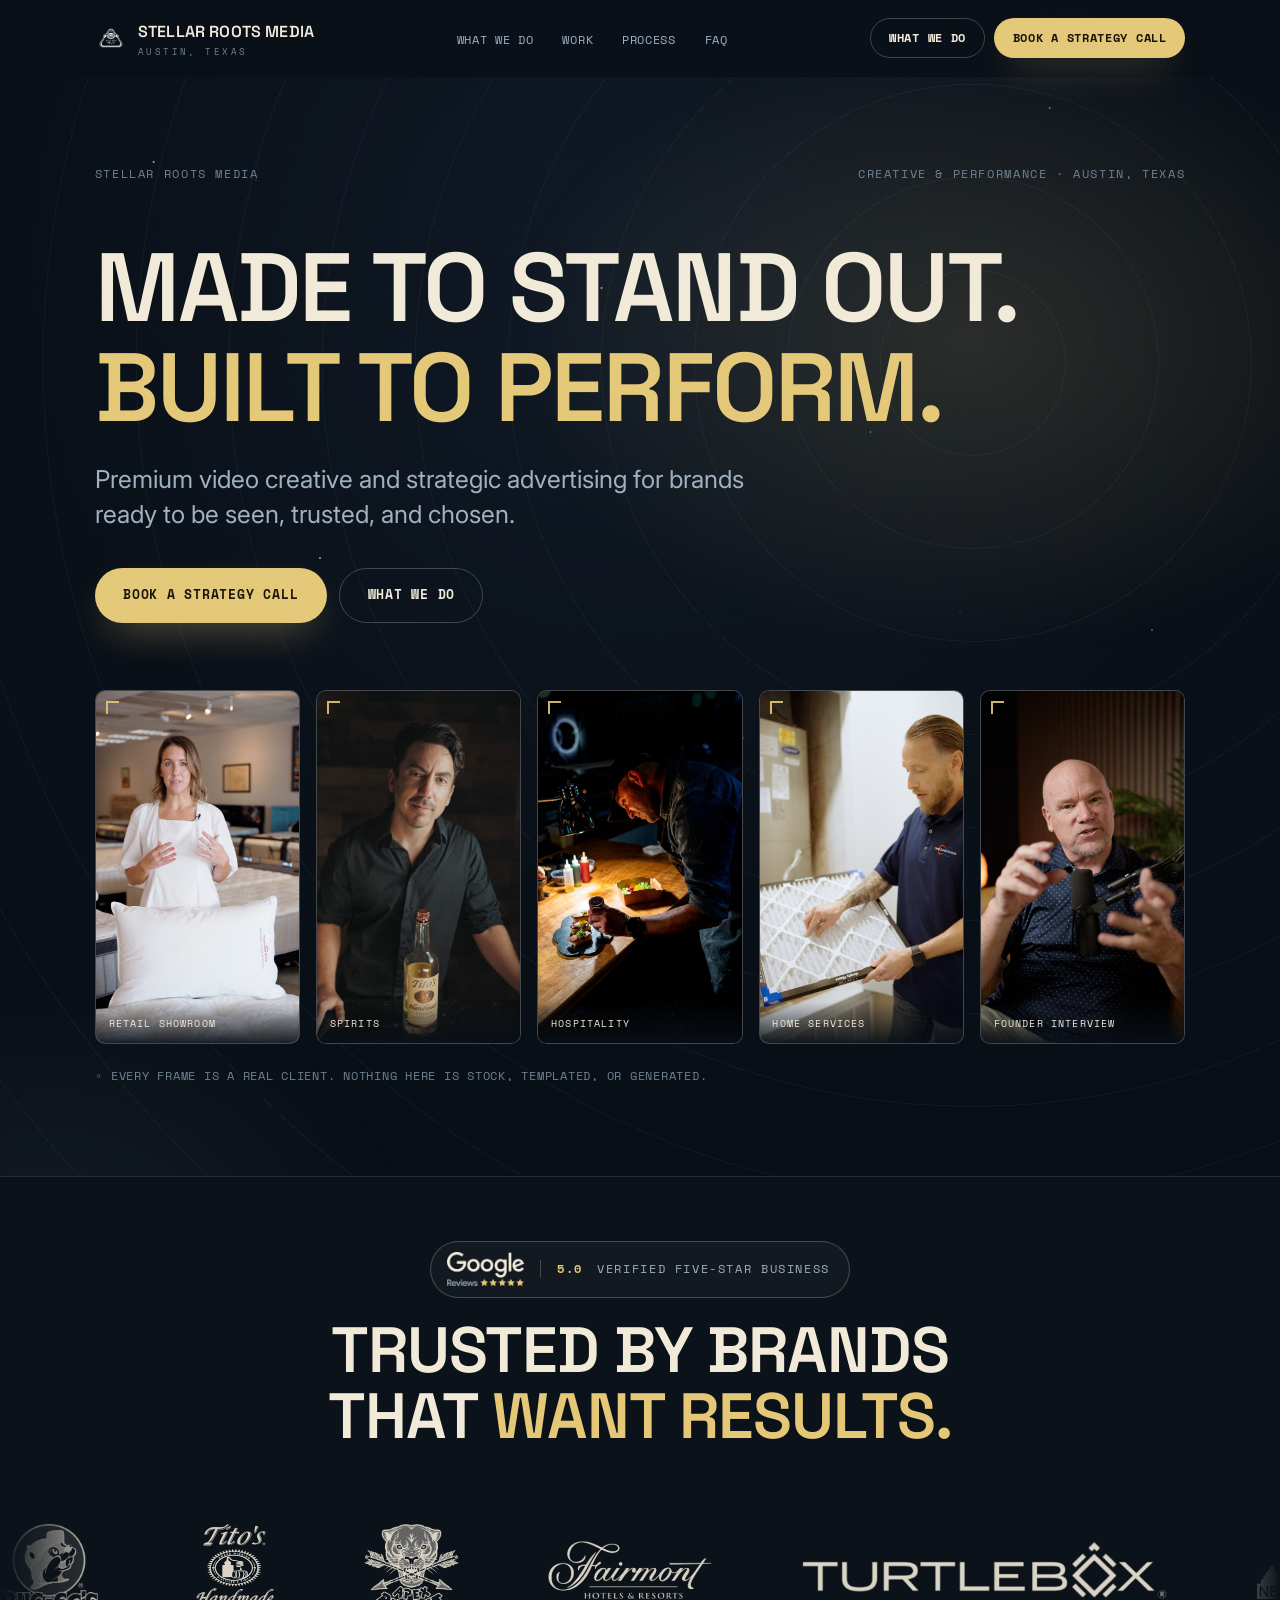
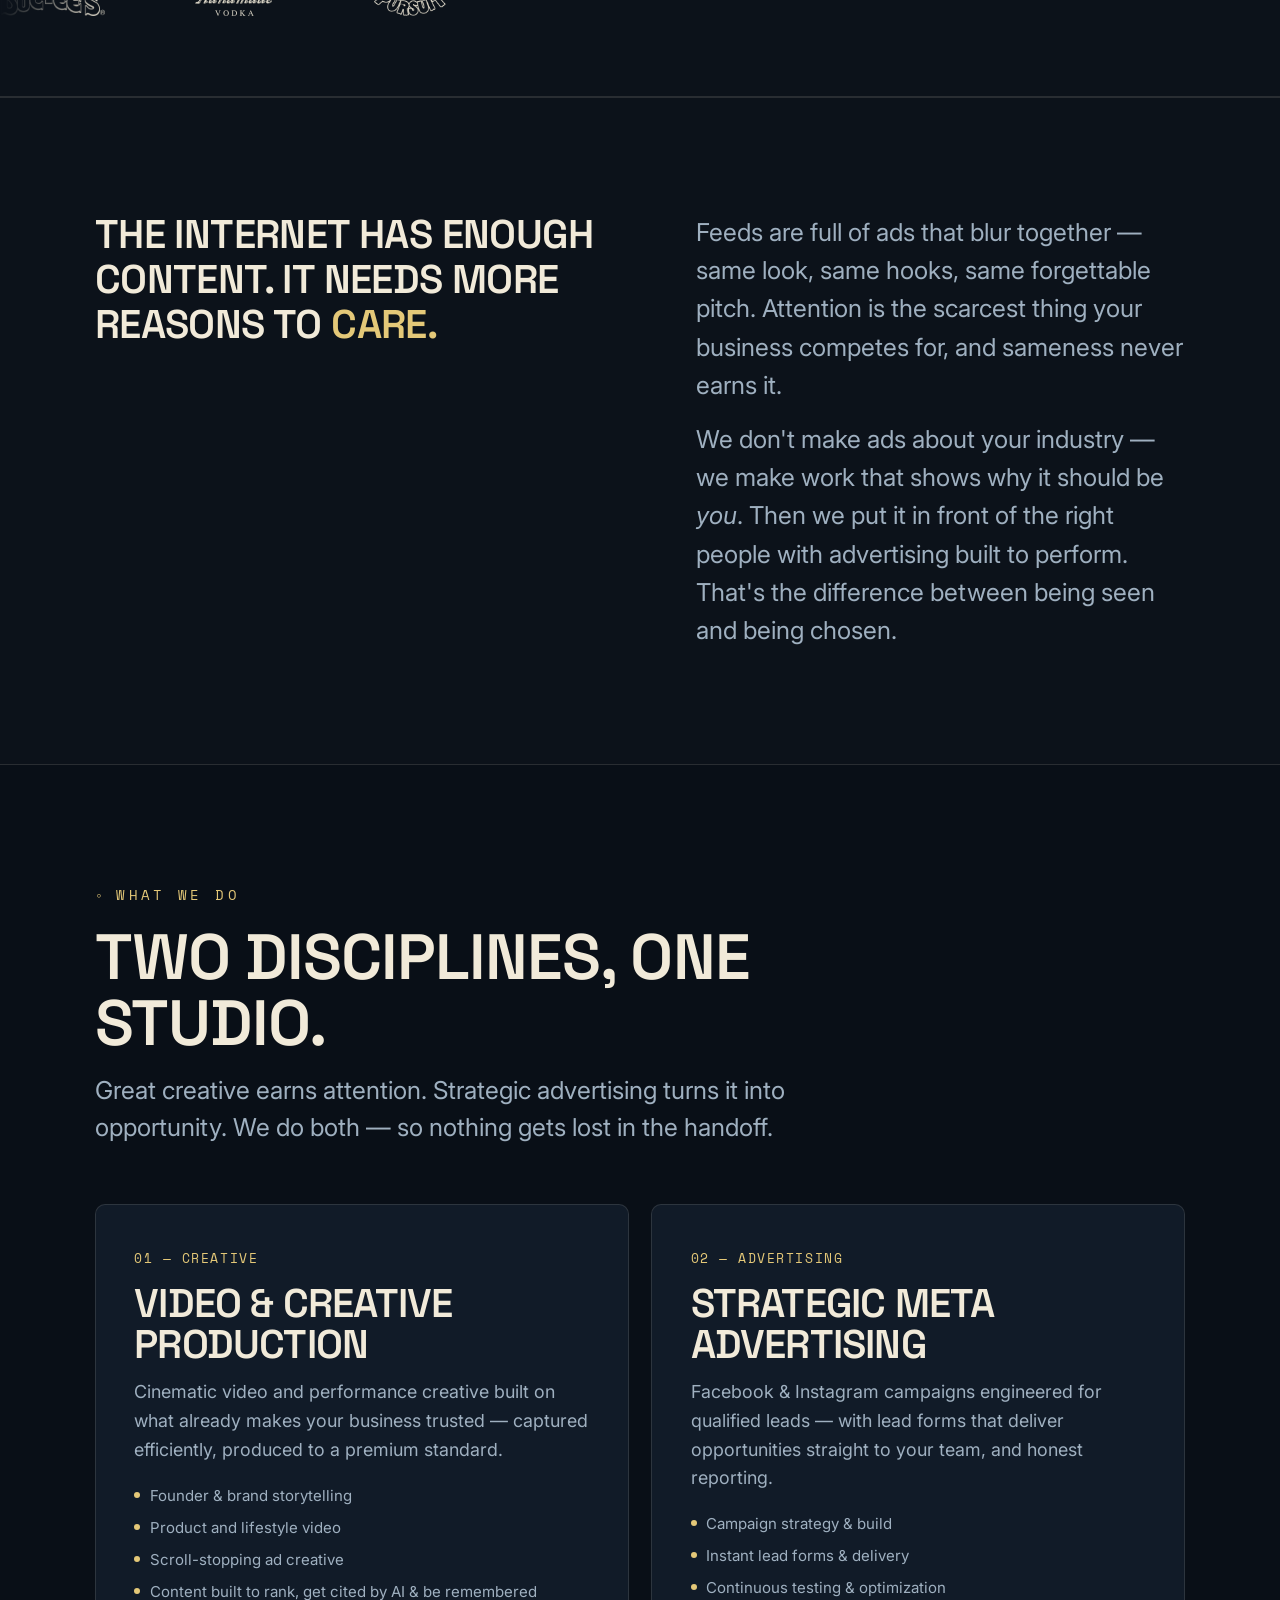
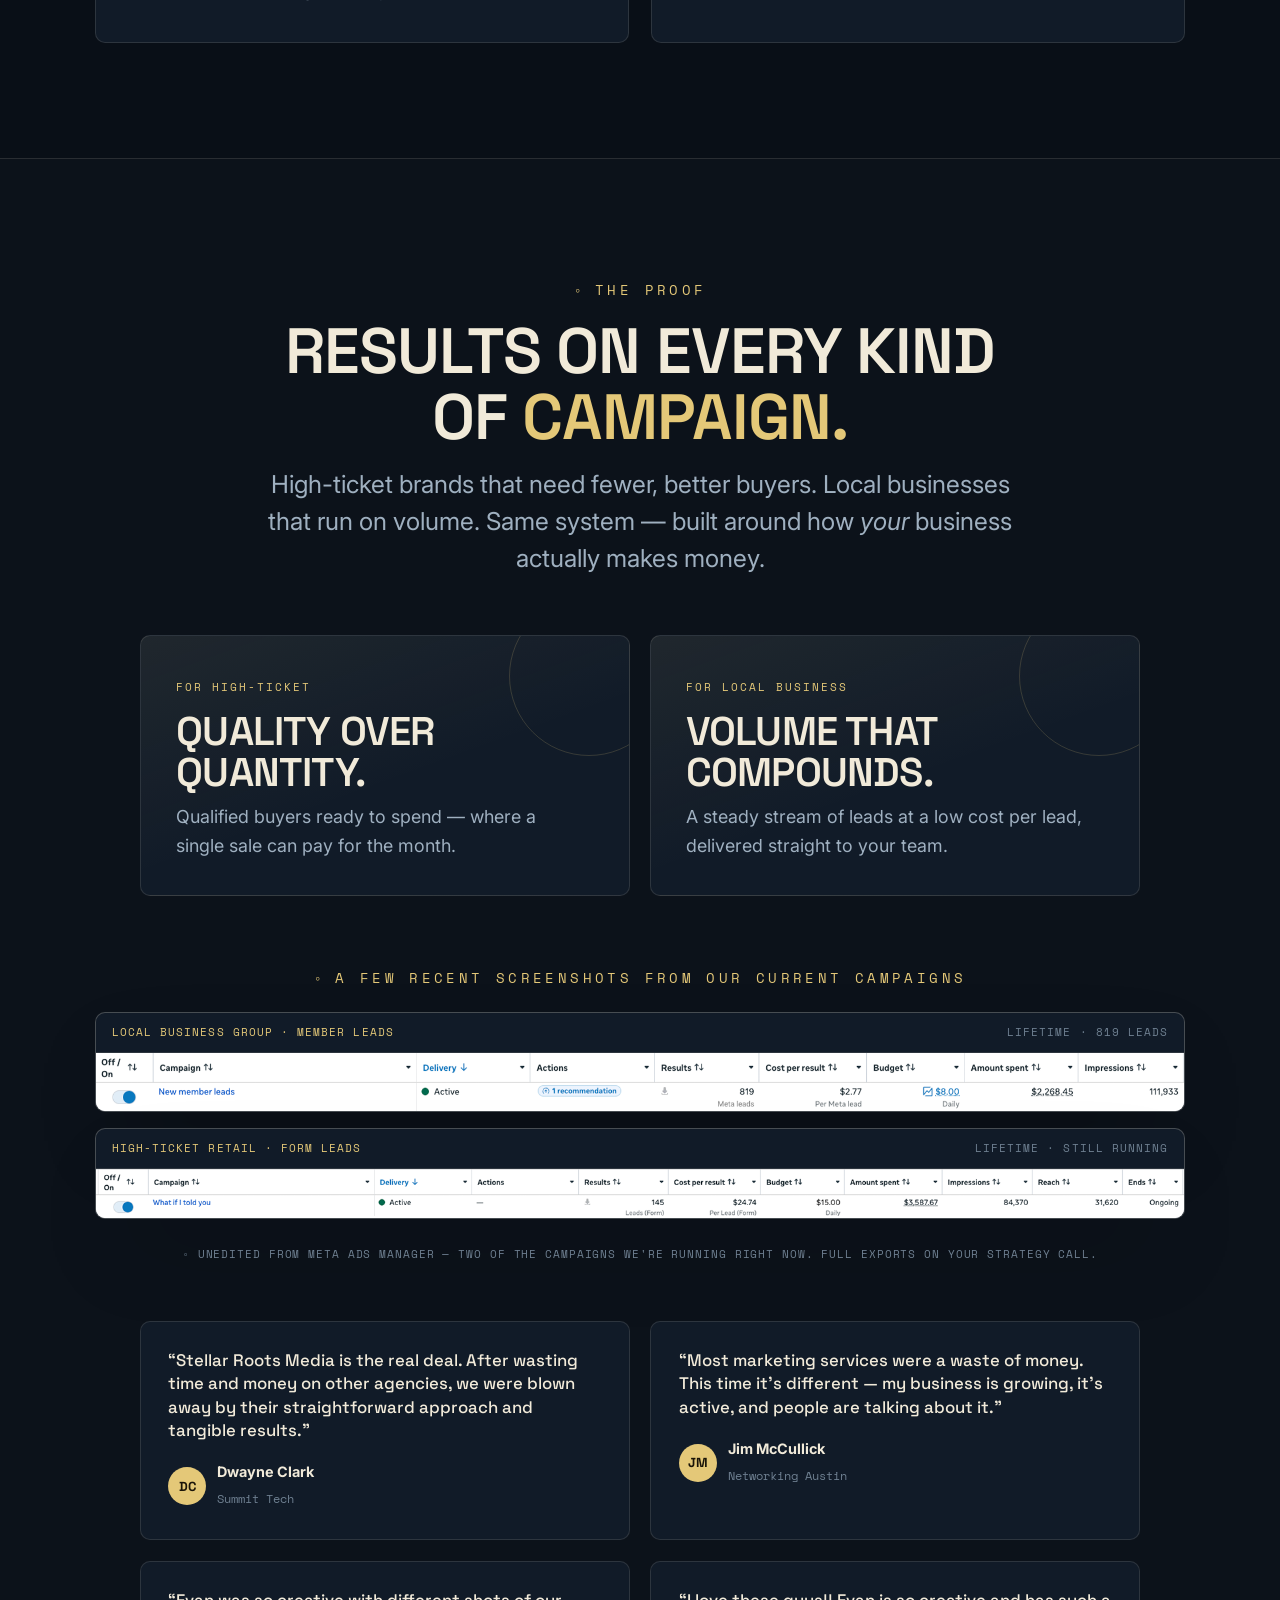
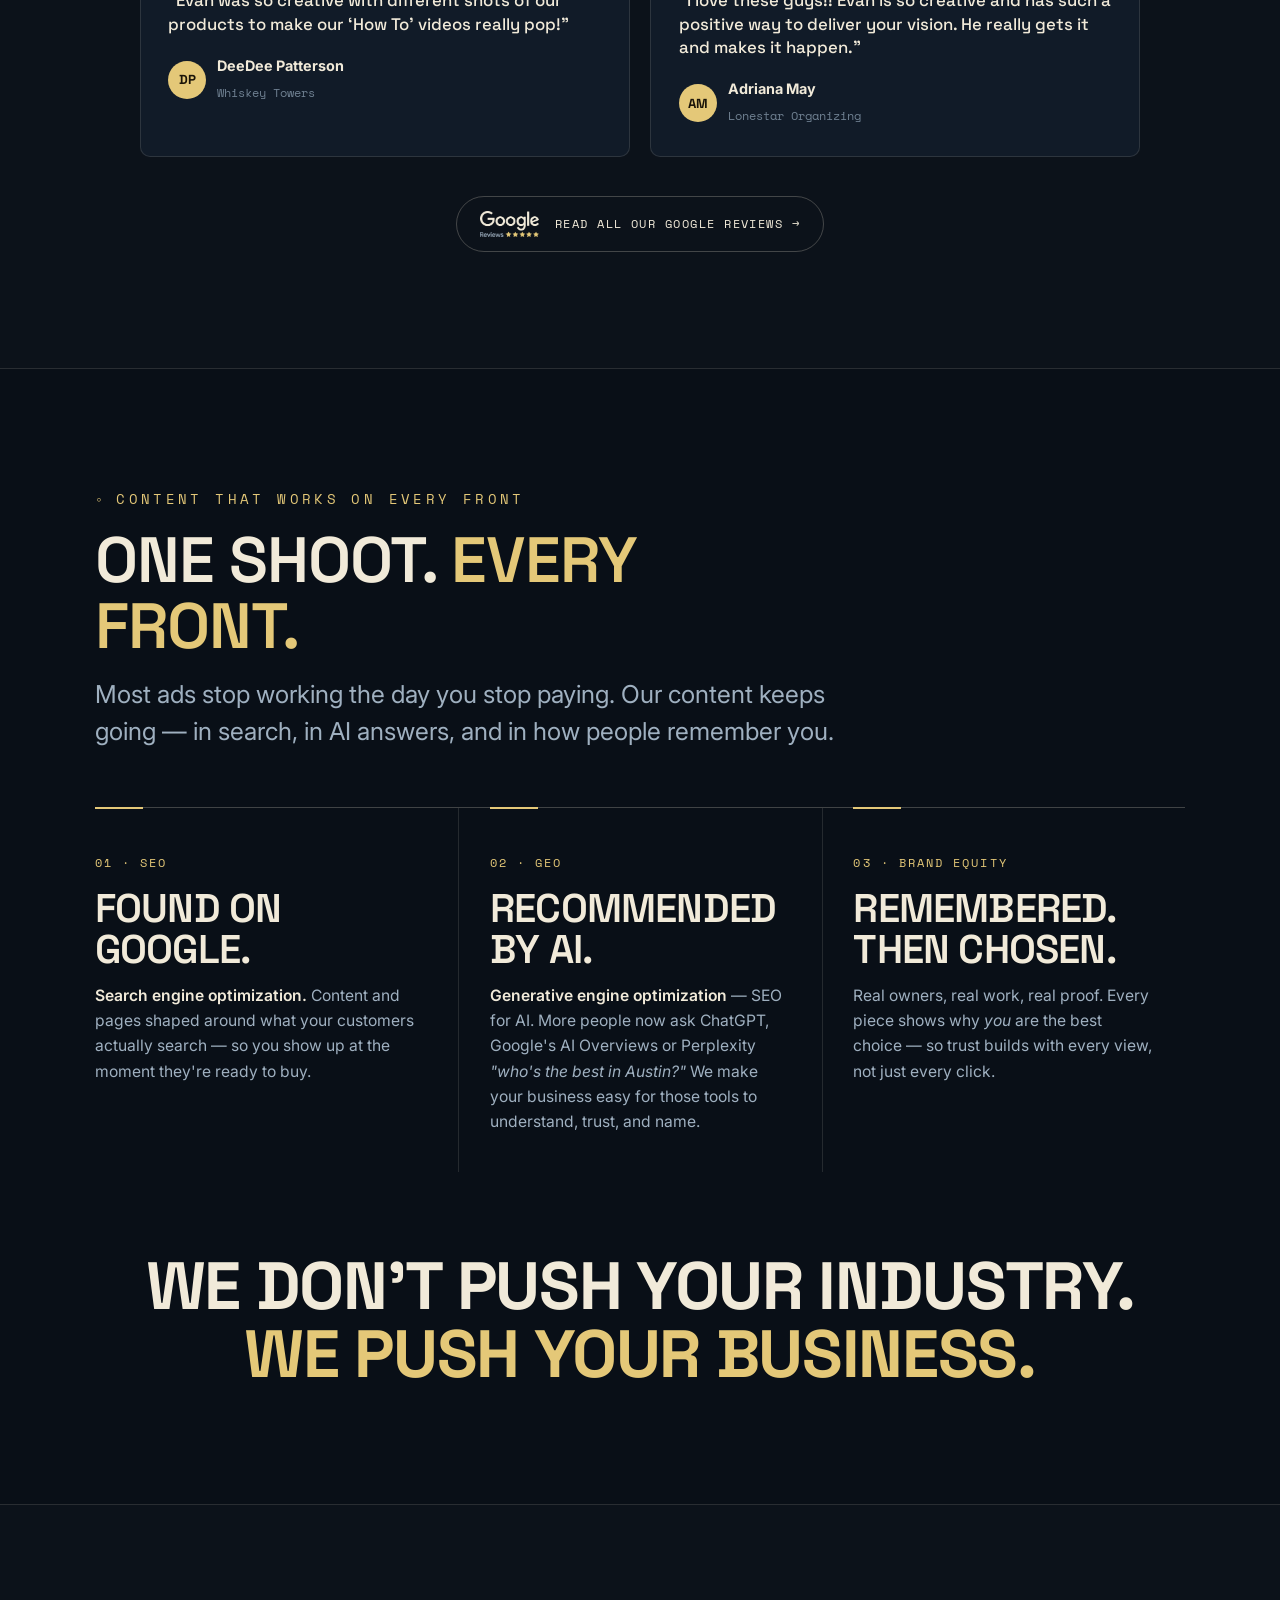
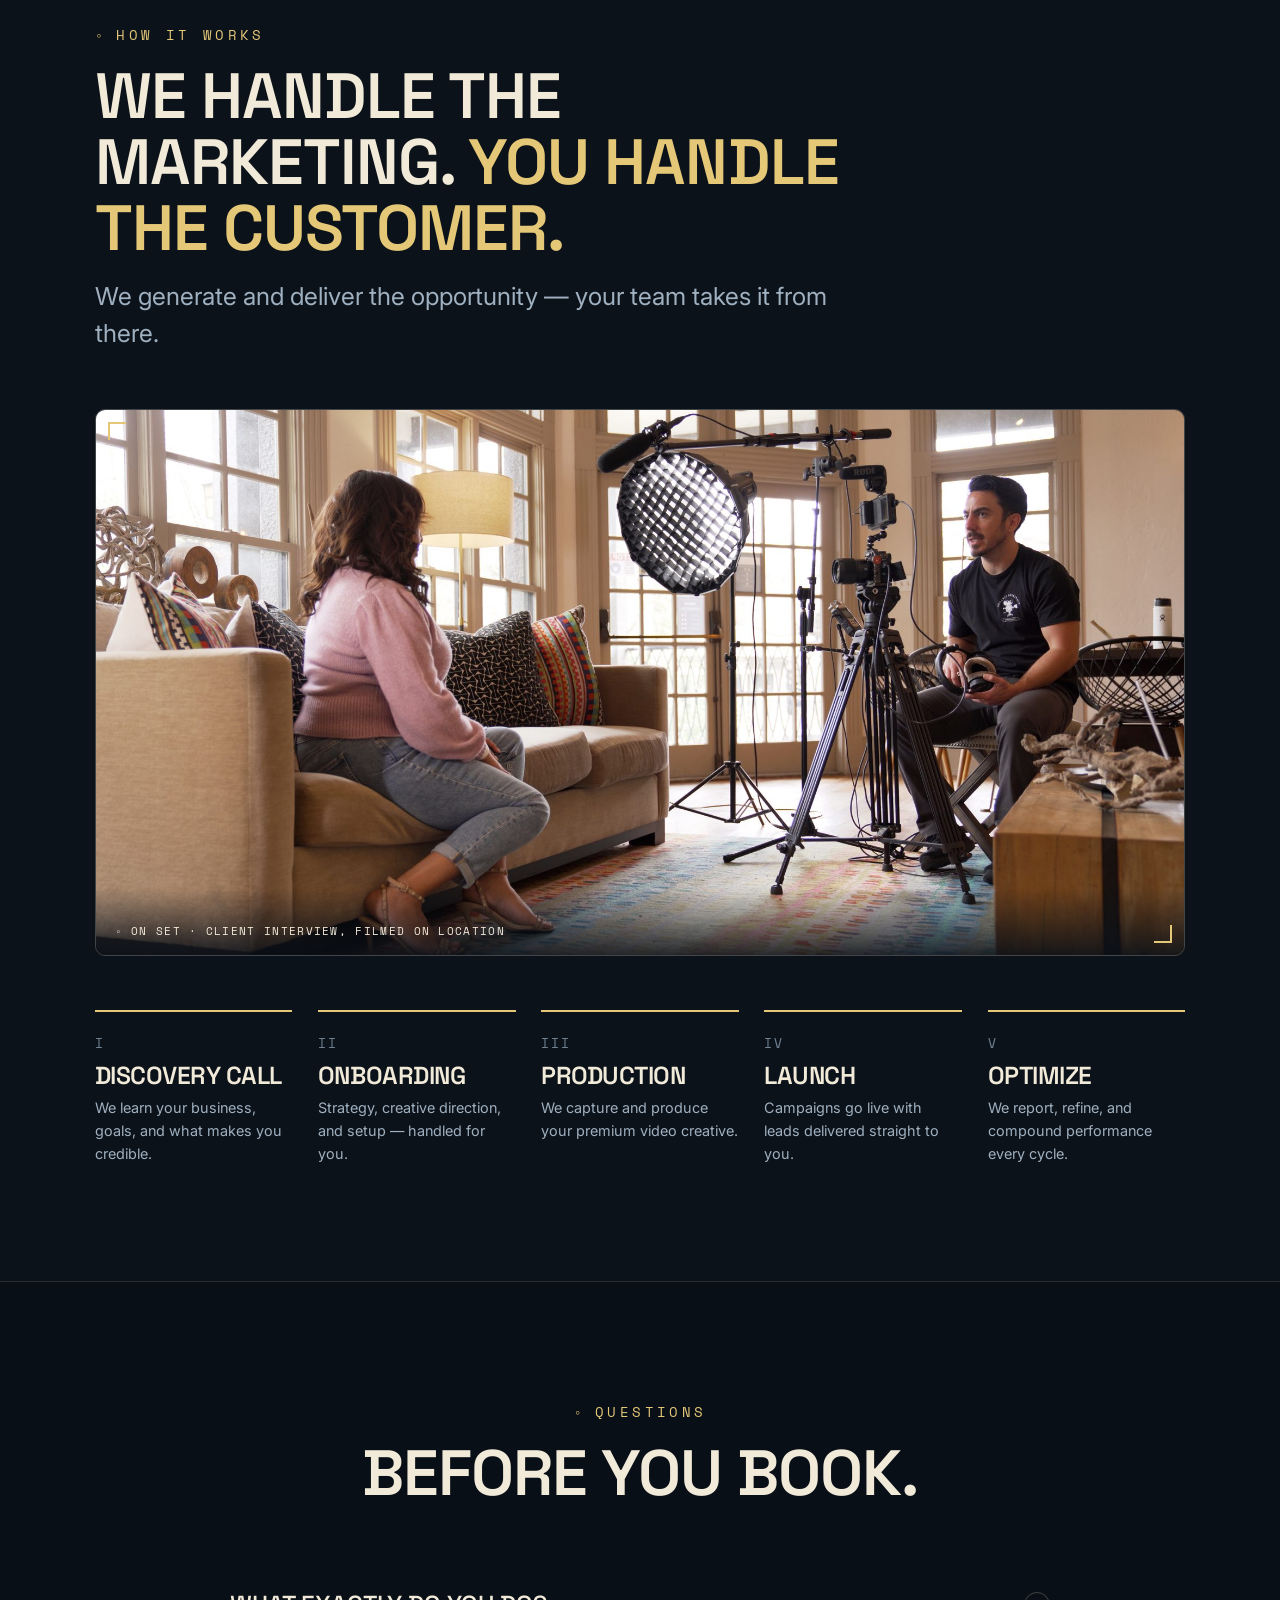
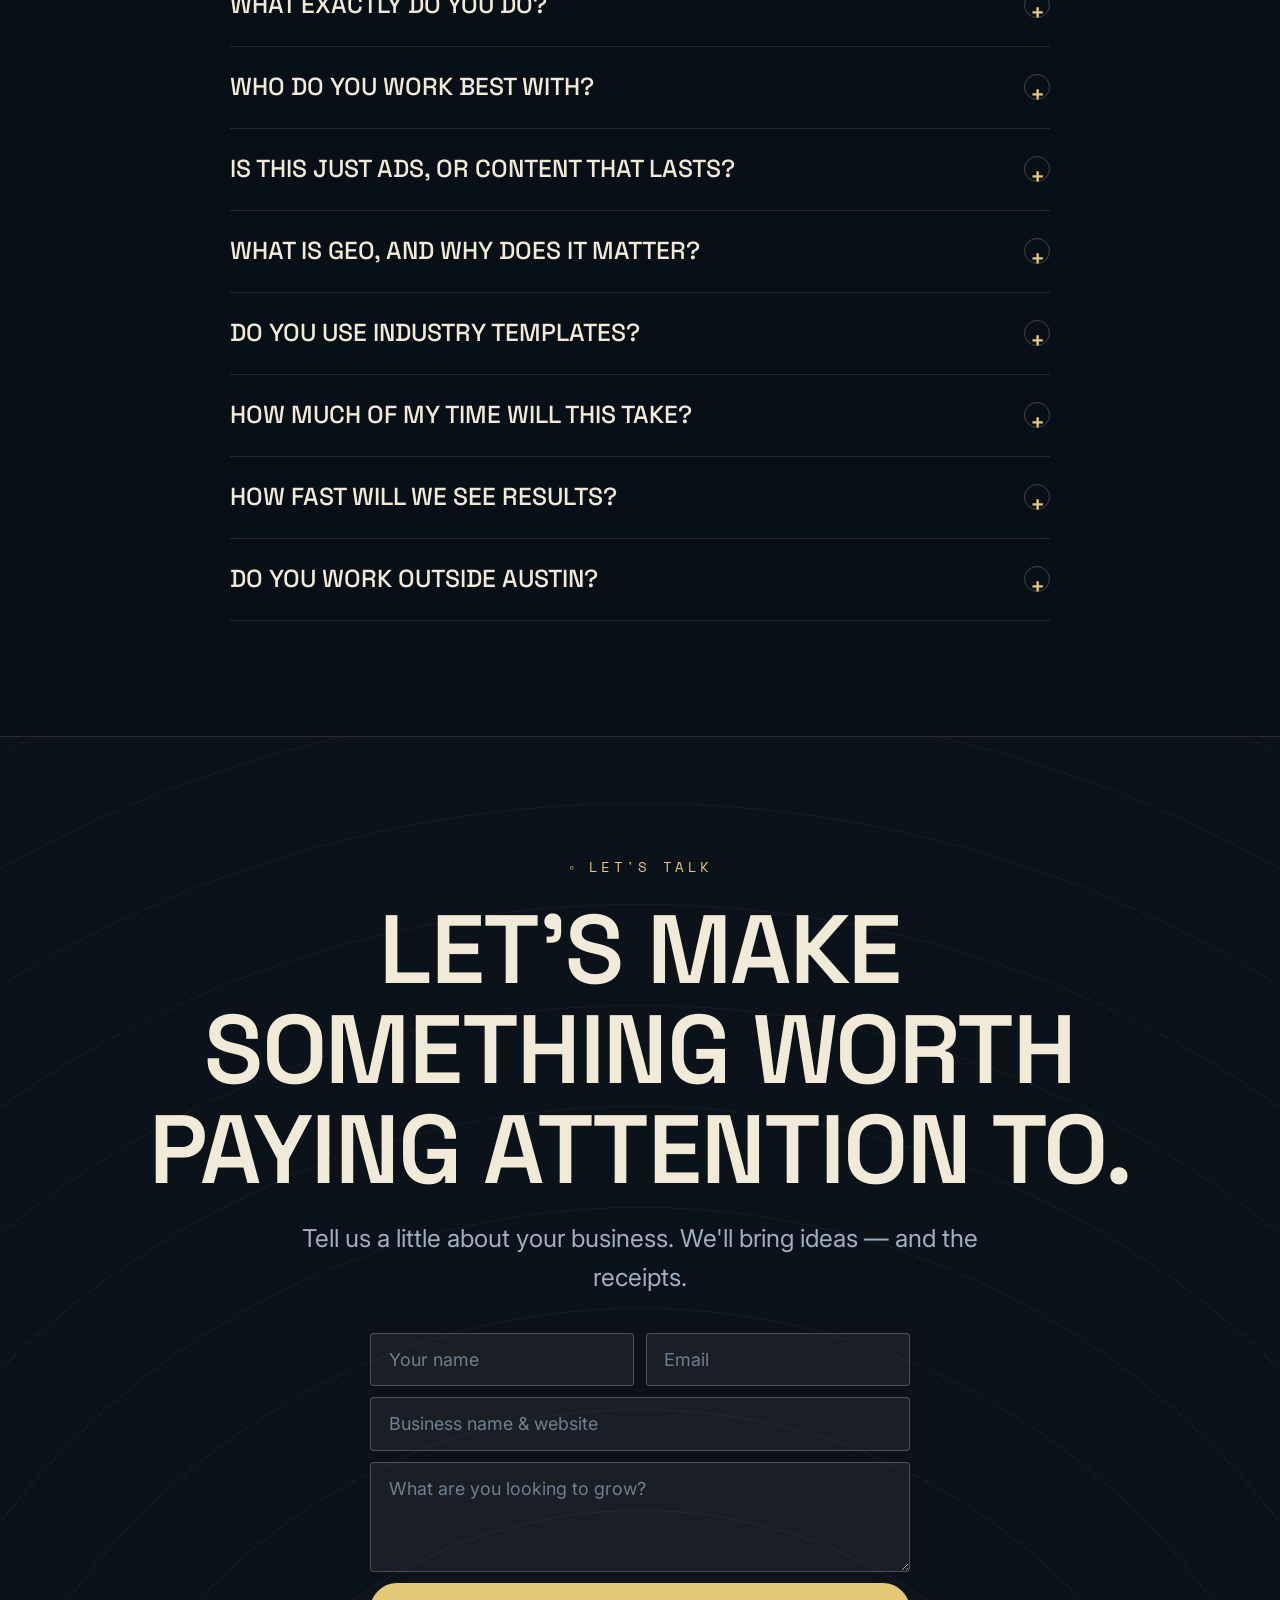
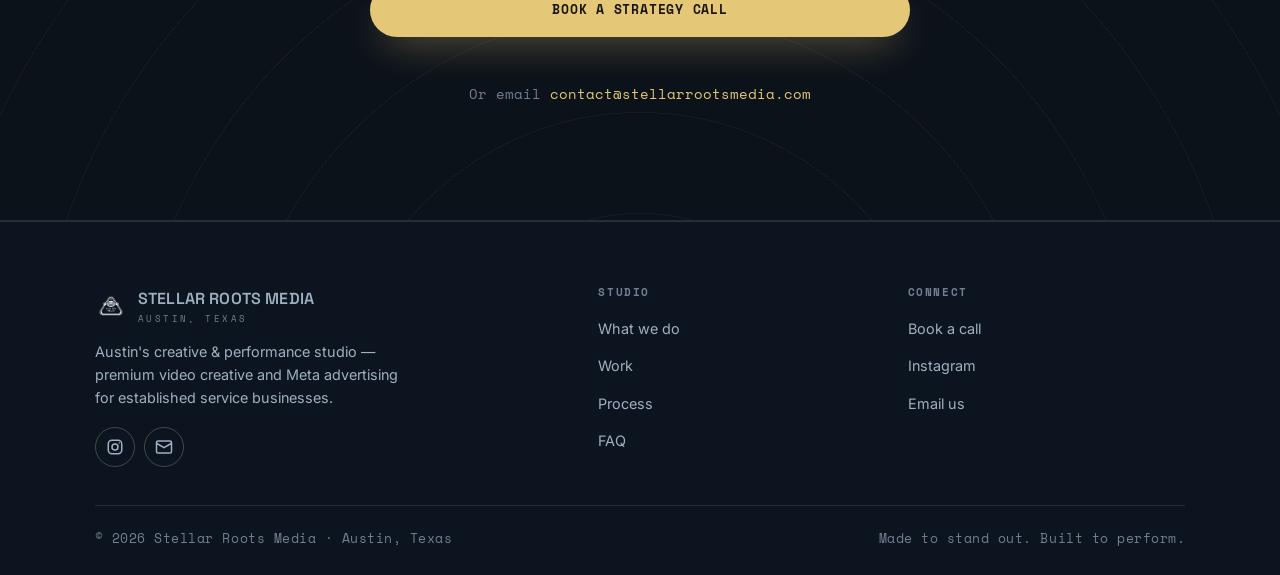
==== commit 6b5a8e10: "Brand name: Stellar Roots Media Co-Authored-By: Claude Opus 5.5 <noreply@anthropic.com>" ====
--- a/index.html
+++ b/index.html
@@ -143,7 +143,7 @@
       <nav class="nav" aria-label="Primary" data-open="false">
         <a class="brand" href="#top" aria-label="Stellar Roots Media home">
           <img src="assets/logo-black.png" alt="Stellar Roots Media logo" width="32" height="32" />
-          <span><b>Stellar Roots</b><small>Media · Austin TX</small></span>
+          <span><b>Stellar Roots Media</b><small>Austin, Texas</small></span>
         </a>
         <ul class="nav-links">
           <li><a href="#what">What we do</a></li>
@@ -405,7 +405,7 @@
         <div class="footer-brand">
           <a class="brand" href="#top" aria-label="Stellar Roots Media home">
             <img src="assets/logo-black.png" alt="Stellar Roots Media logo" width="32" height="32" />
-            <span><b>Stellar Roots</b><small>Media · Austin TX</small></span>
+            <span><b>Stellar Roots Media</b><small>Austin, Texas</small></span>
           </a>
           <p>Austin's creative &amp; performance studio — premium video creative and Meta advertising for established service businesses.</p>
           <div class="socials">
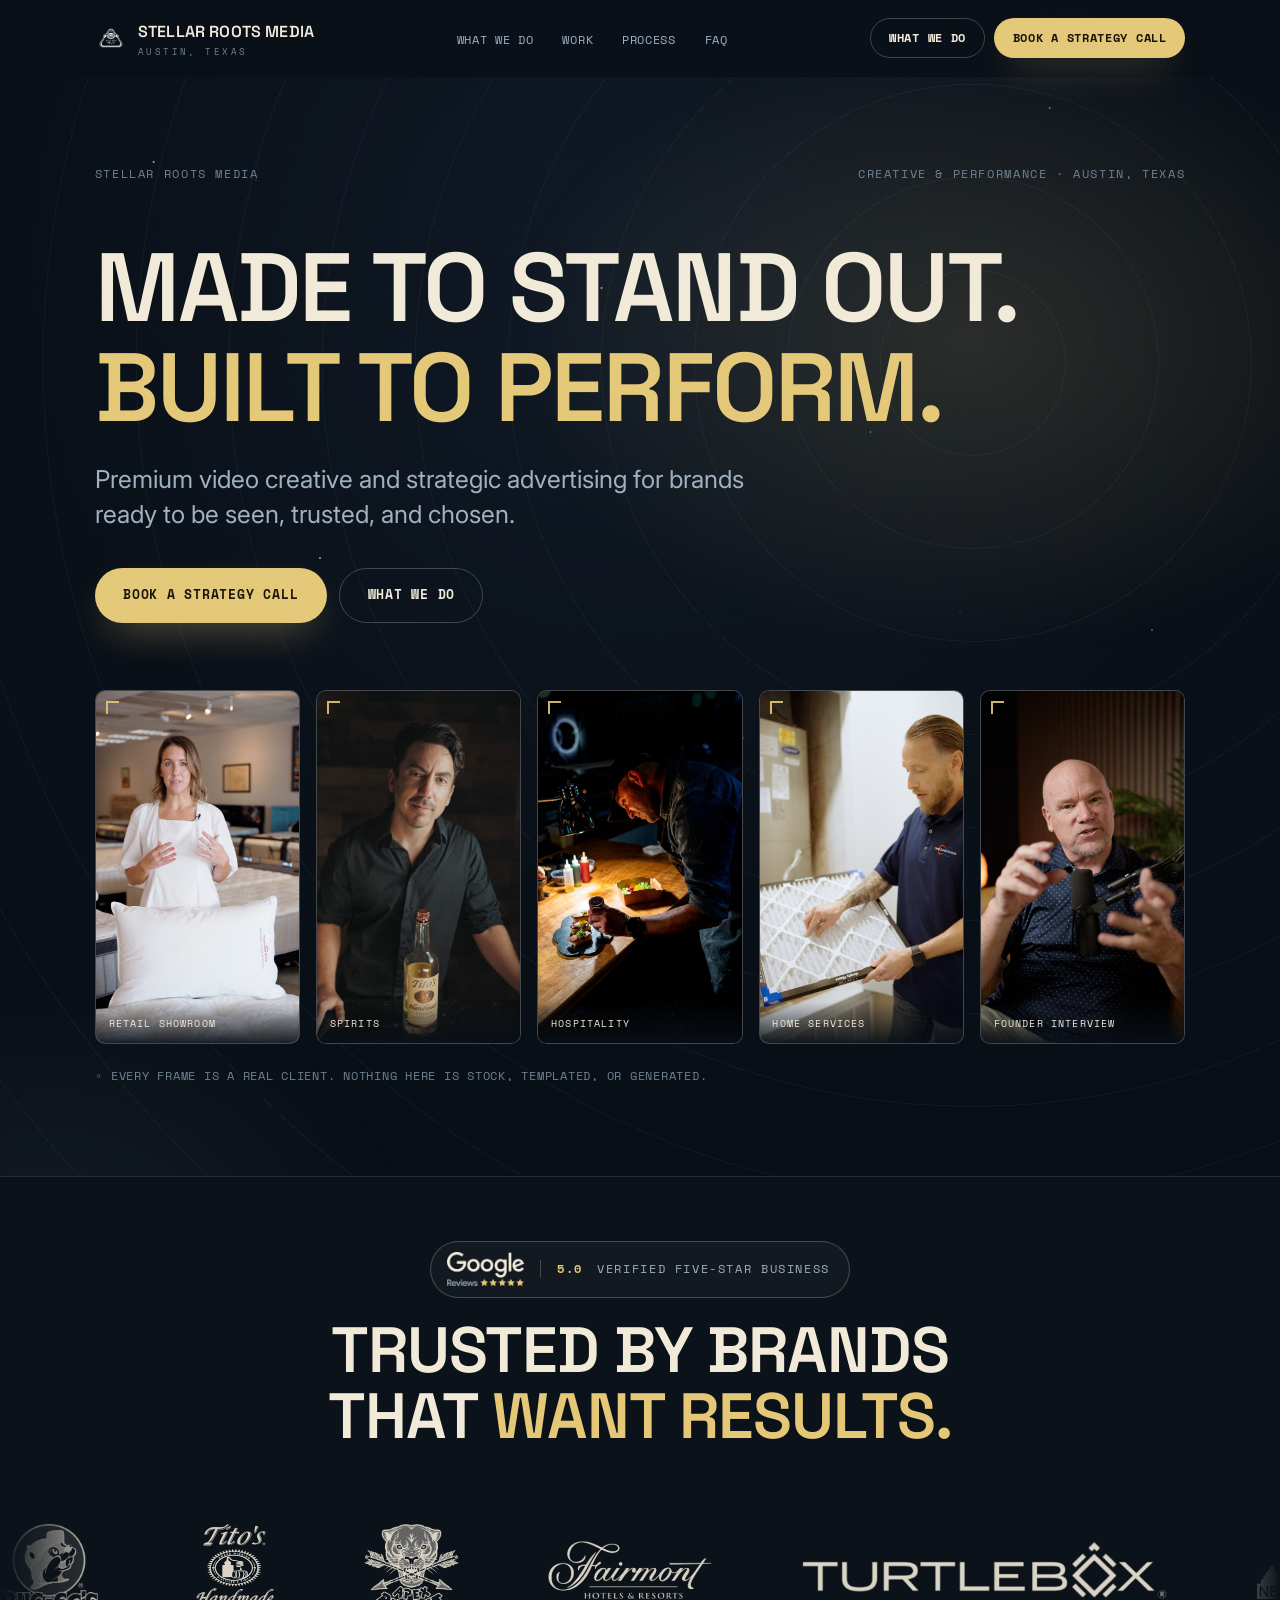
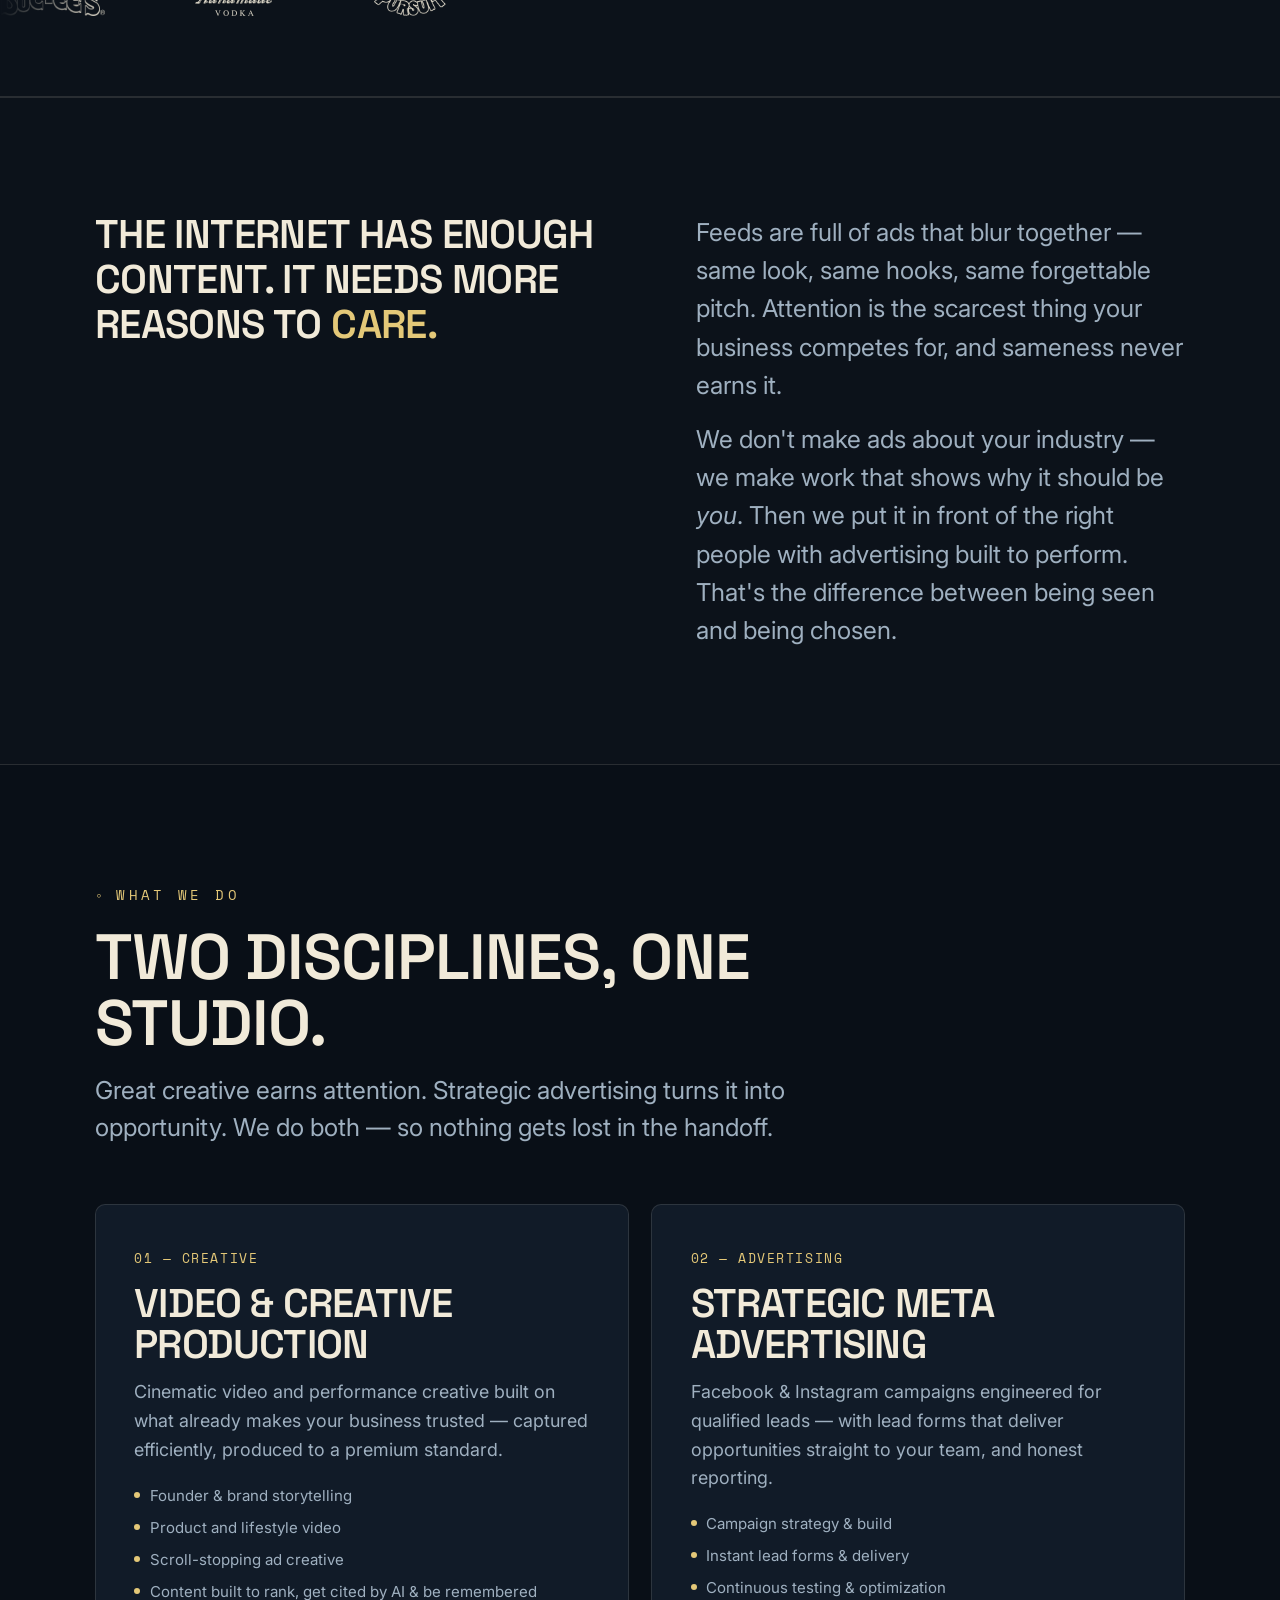
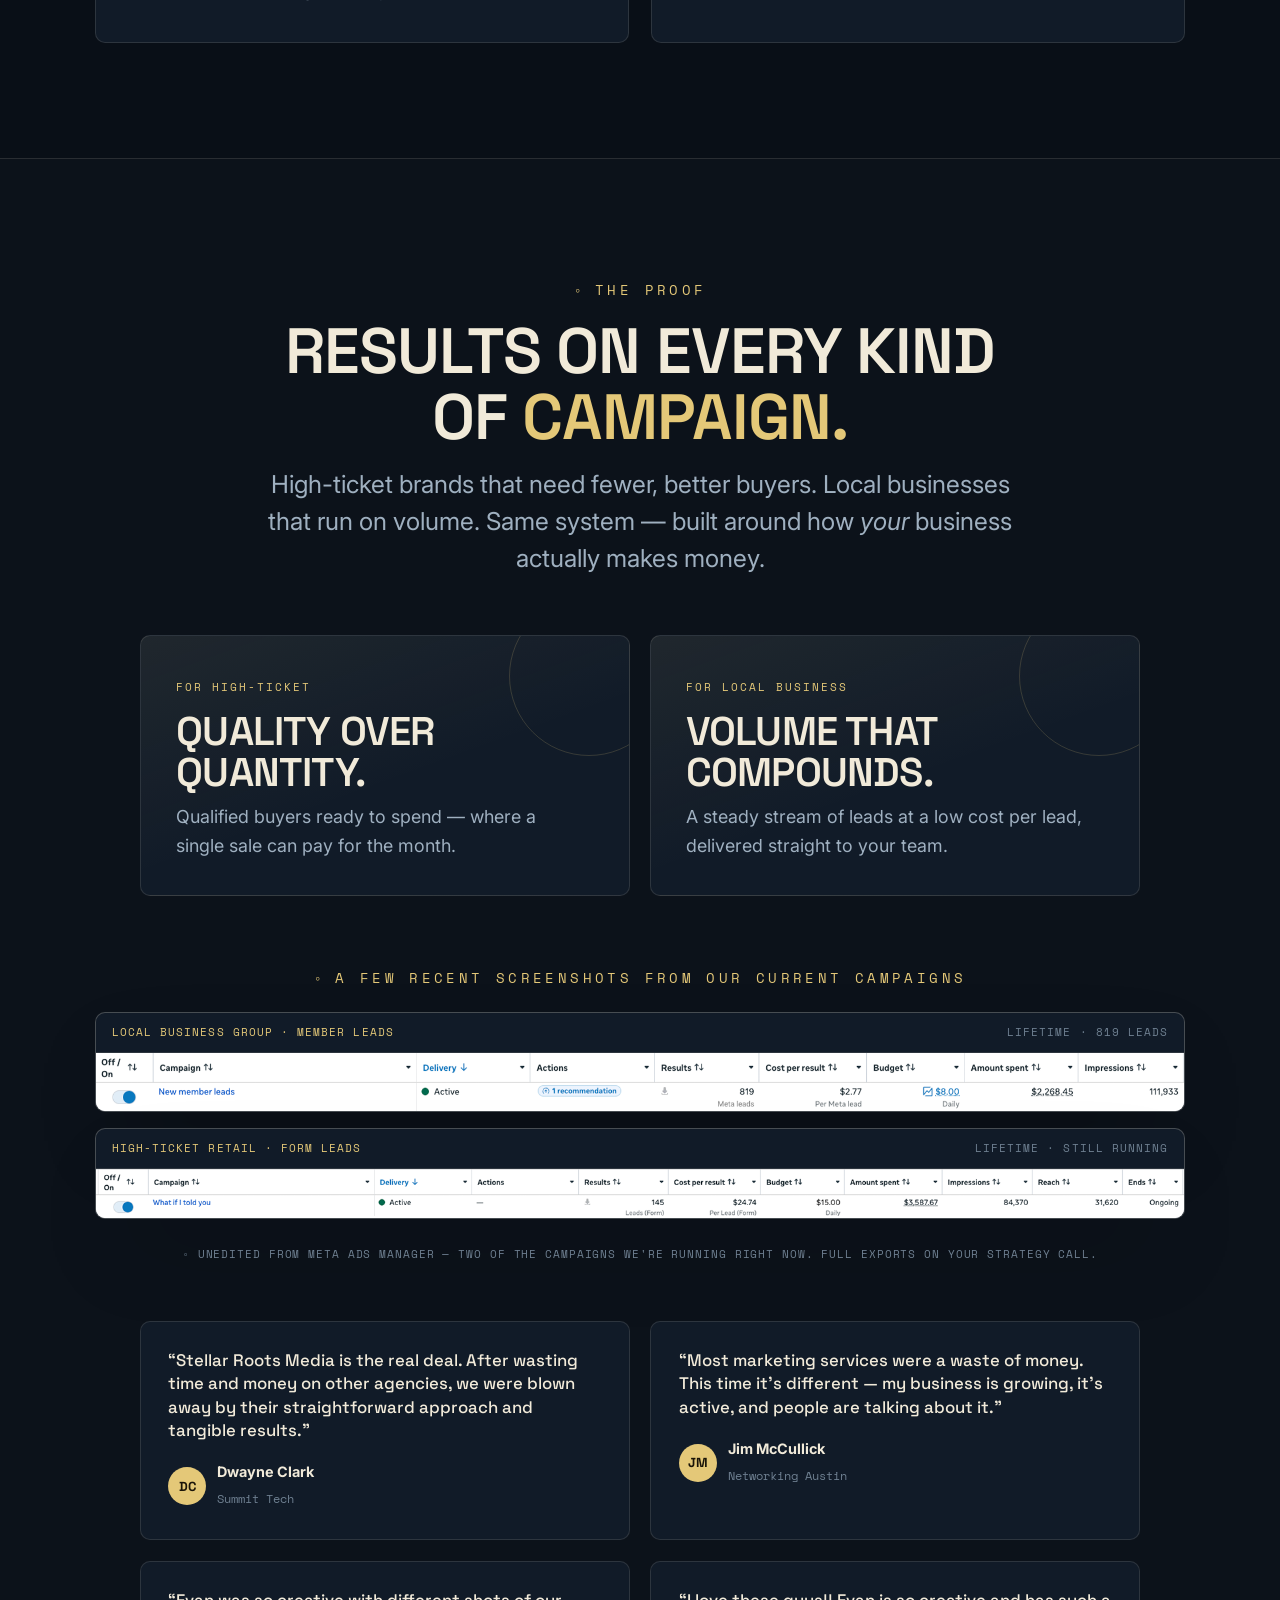
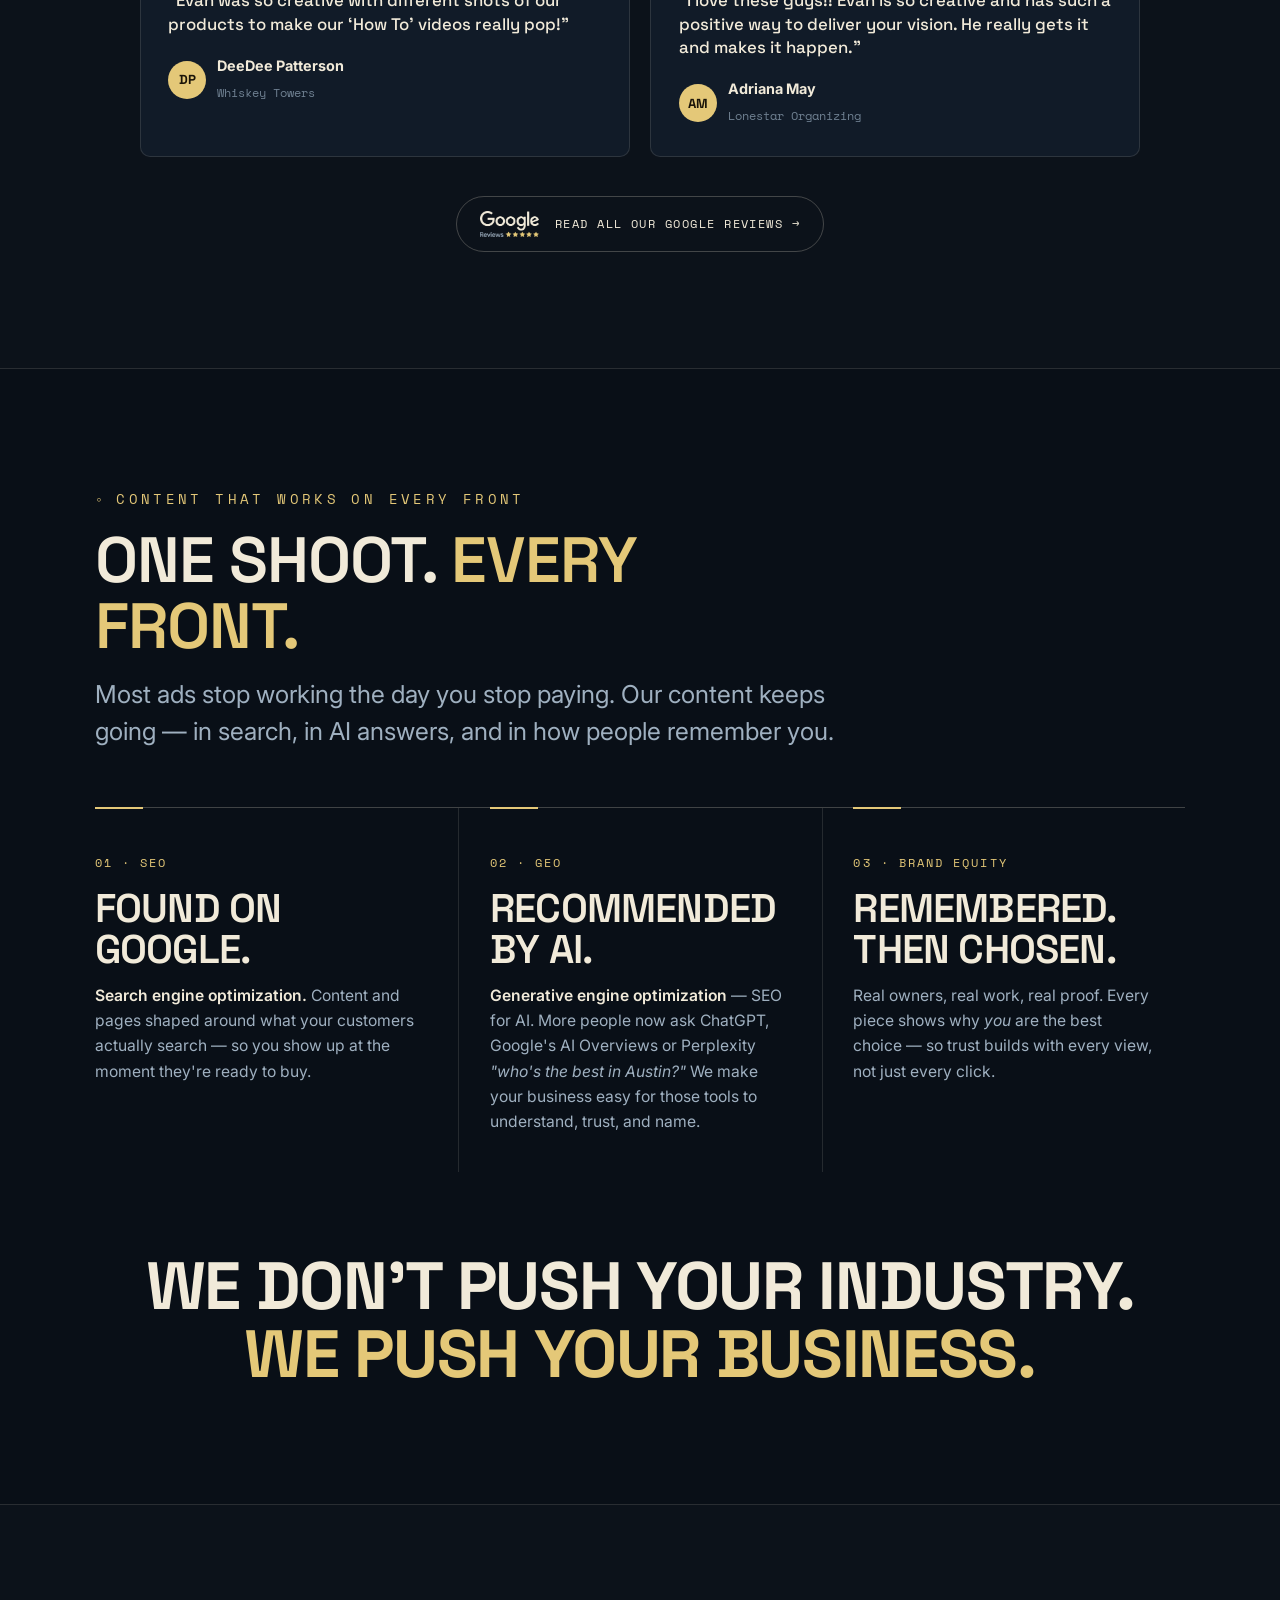
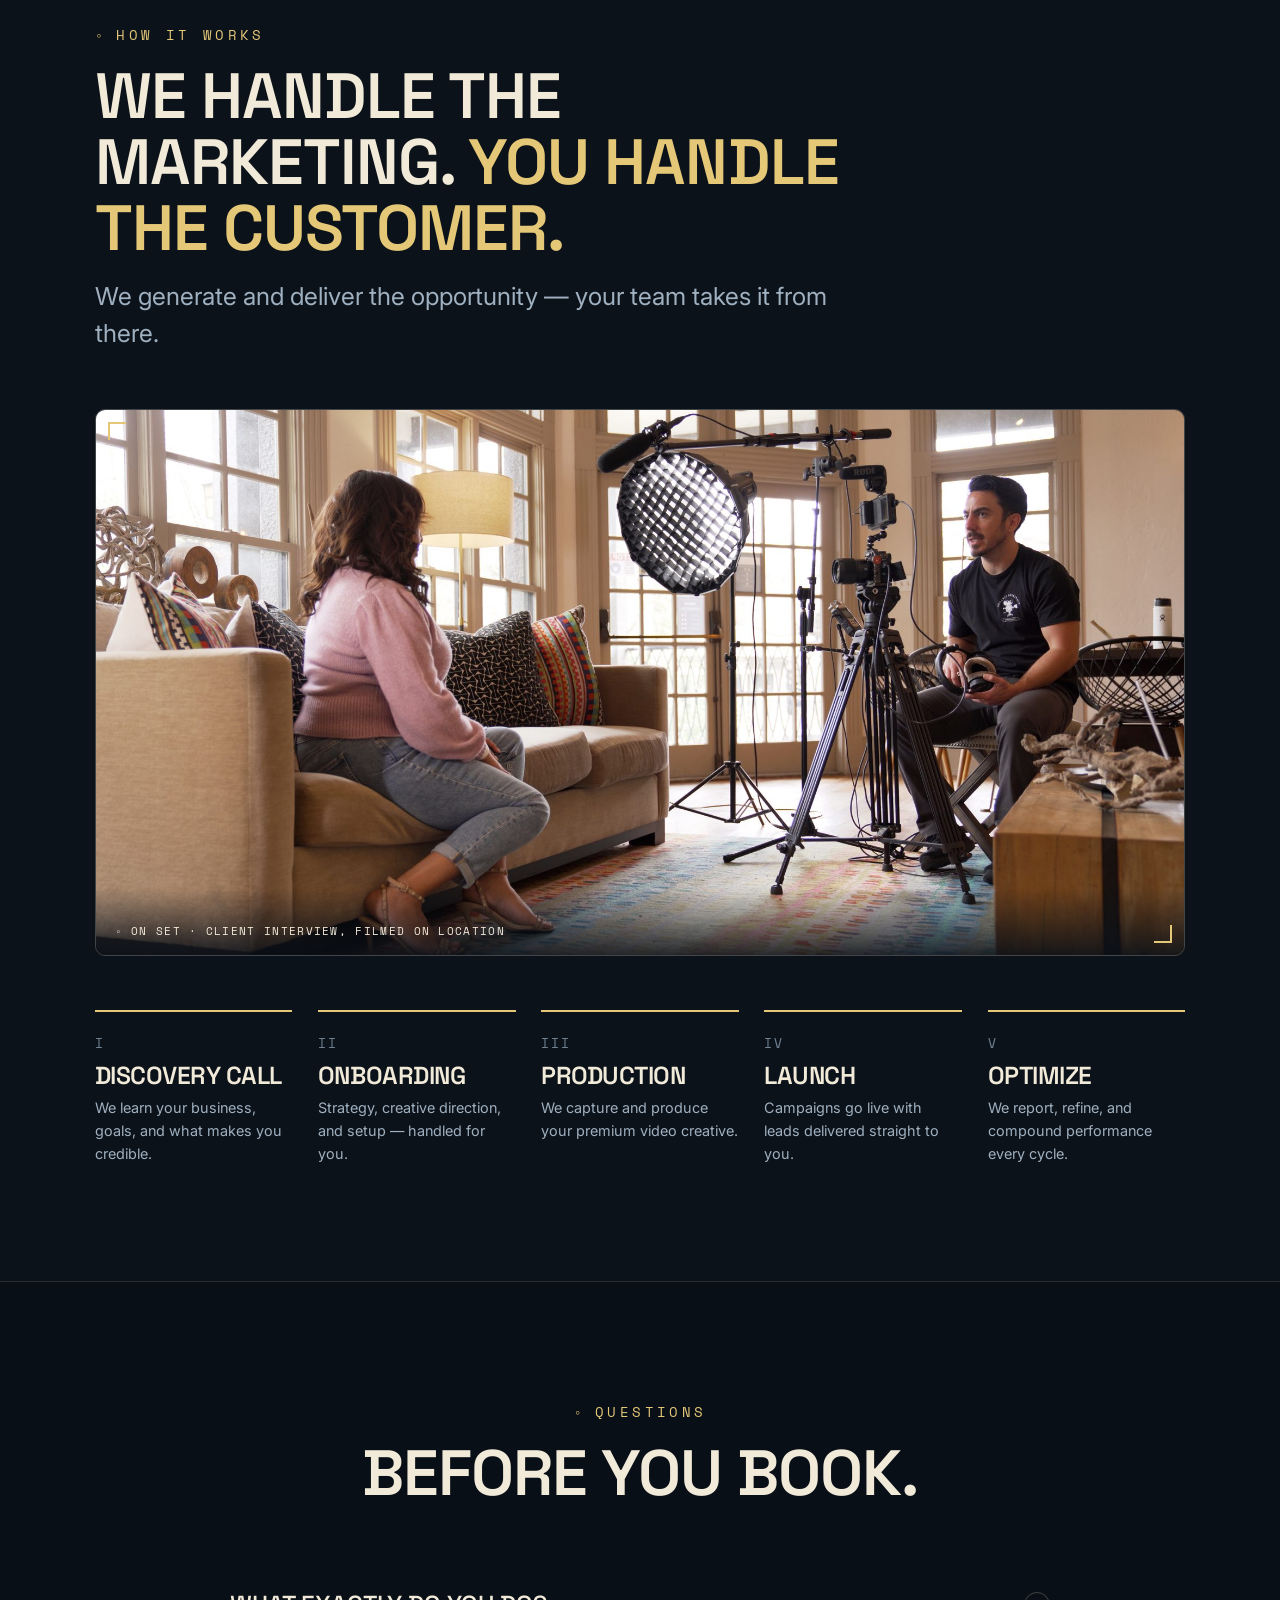
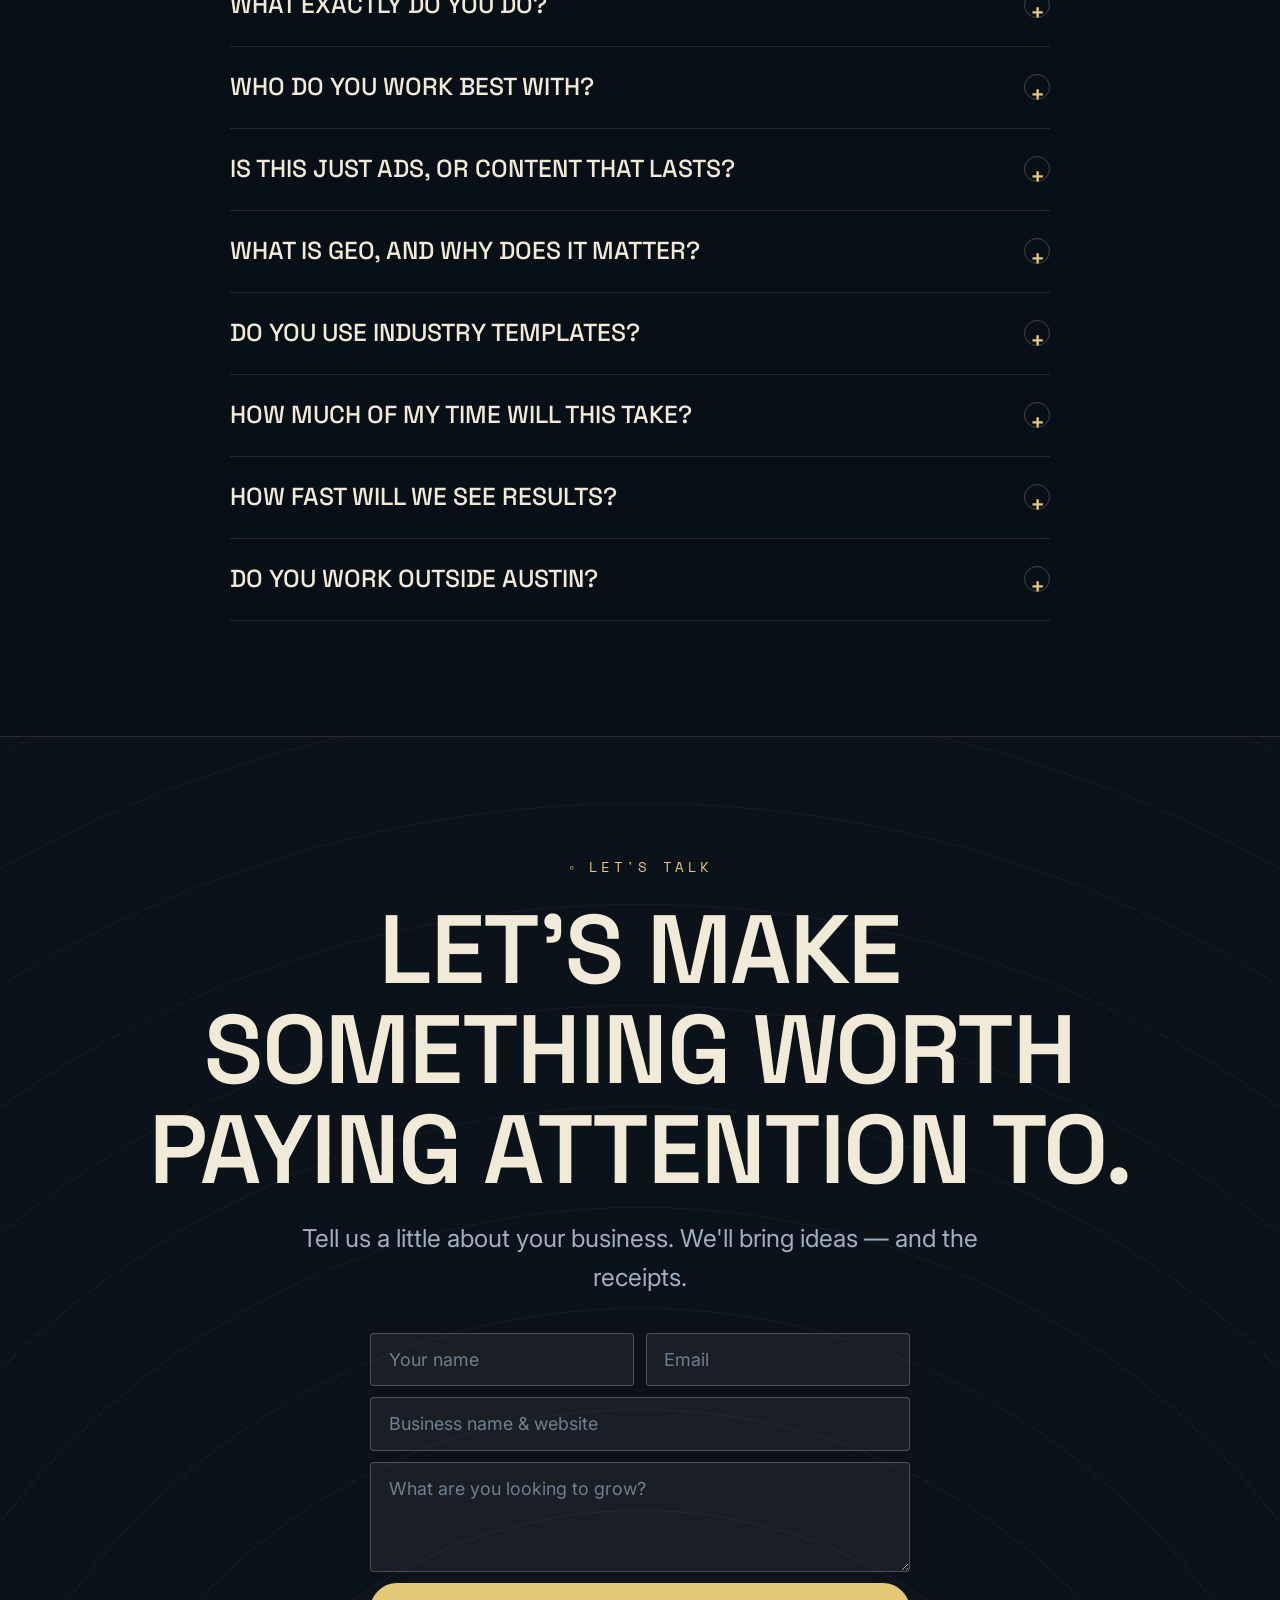
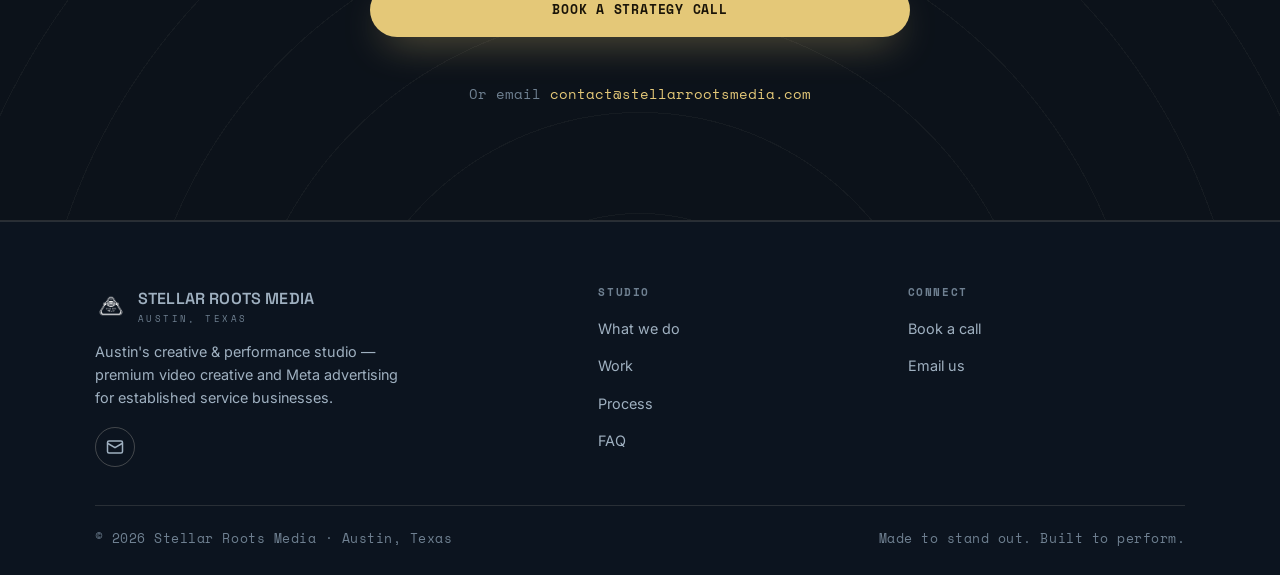
==== commit 3eb7868e: "Remove Instagram links from footer Co-Authored-By: Claude Opus 5.5 <noreply@anthropic.com>" ====
--- a/index.html
+++ b/index.html
@@ -409,12 +409,11 @@
           </a>
           <p>Austin's creative &amp; performance studio — premium video creative and Meta advertising for established service businesses.</p>
           <div class="socials">
-            <a href="https://www.instagram.com/stellarrootsmedia/" aria-label="Instagram" rel="noopener"><svg width="18" height="18" viewBox="0 0 24 24" fill="none" stroke="currentColor" stroke-width="2"><rect x="3" y="3" width="18" height="18" rx="5"/><circle cx="12" cy="12" r="4"/><circle cx="17.5" cy="6.5" r="1" fill="currentColor" stroke="none"/></svg></a>
             <a href="mailto:contact@stellarrootsmedia.com" aria-label="Email"><svg width="18" height="18" viewBox="0 0 24 24" fill="none" stroke="currentColor" stroke-width="2"><rect x="2" y="4" width="20" height="16" rx="2"/><path d="m22 7-10 6L2 7"/></svg></a>
           </div>
         </div>
         <div><h4>Studio</h4><ul><li><a href="#what">What we do</a></li><li><a href="#creative">Work</a></li><li><a href="#process">Process</a></li><li><a href="#faq">FAQ</a></li></ul></div>
-        <div><h4>Connect</h4><ul><li><a href="#contact">Book a call</a></li><li><a href="https://www.instagram.com/stellarrootsmedia/">Instagram</a></li><li><a href="mailto:contact@stellarrootsmedia.com">Email us</a></li></ul></div>
+        <div><h4>Connect</h4><ul><li><a href="#contact">Book a call</a></li><li><a href="mailto:contact@stellarrootsmedia.com">Email us</a></li></ul></div>
       </div>
       <div class="footer-bottom">
         <span>© <span id="year">2026</span> Stellar Roots Media · Austin, Texas</span>
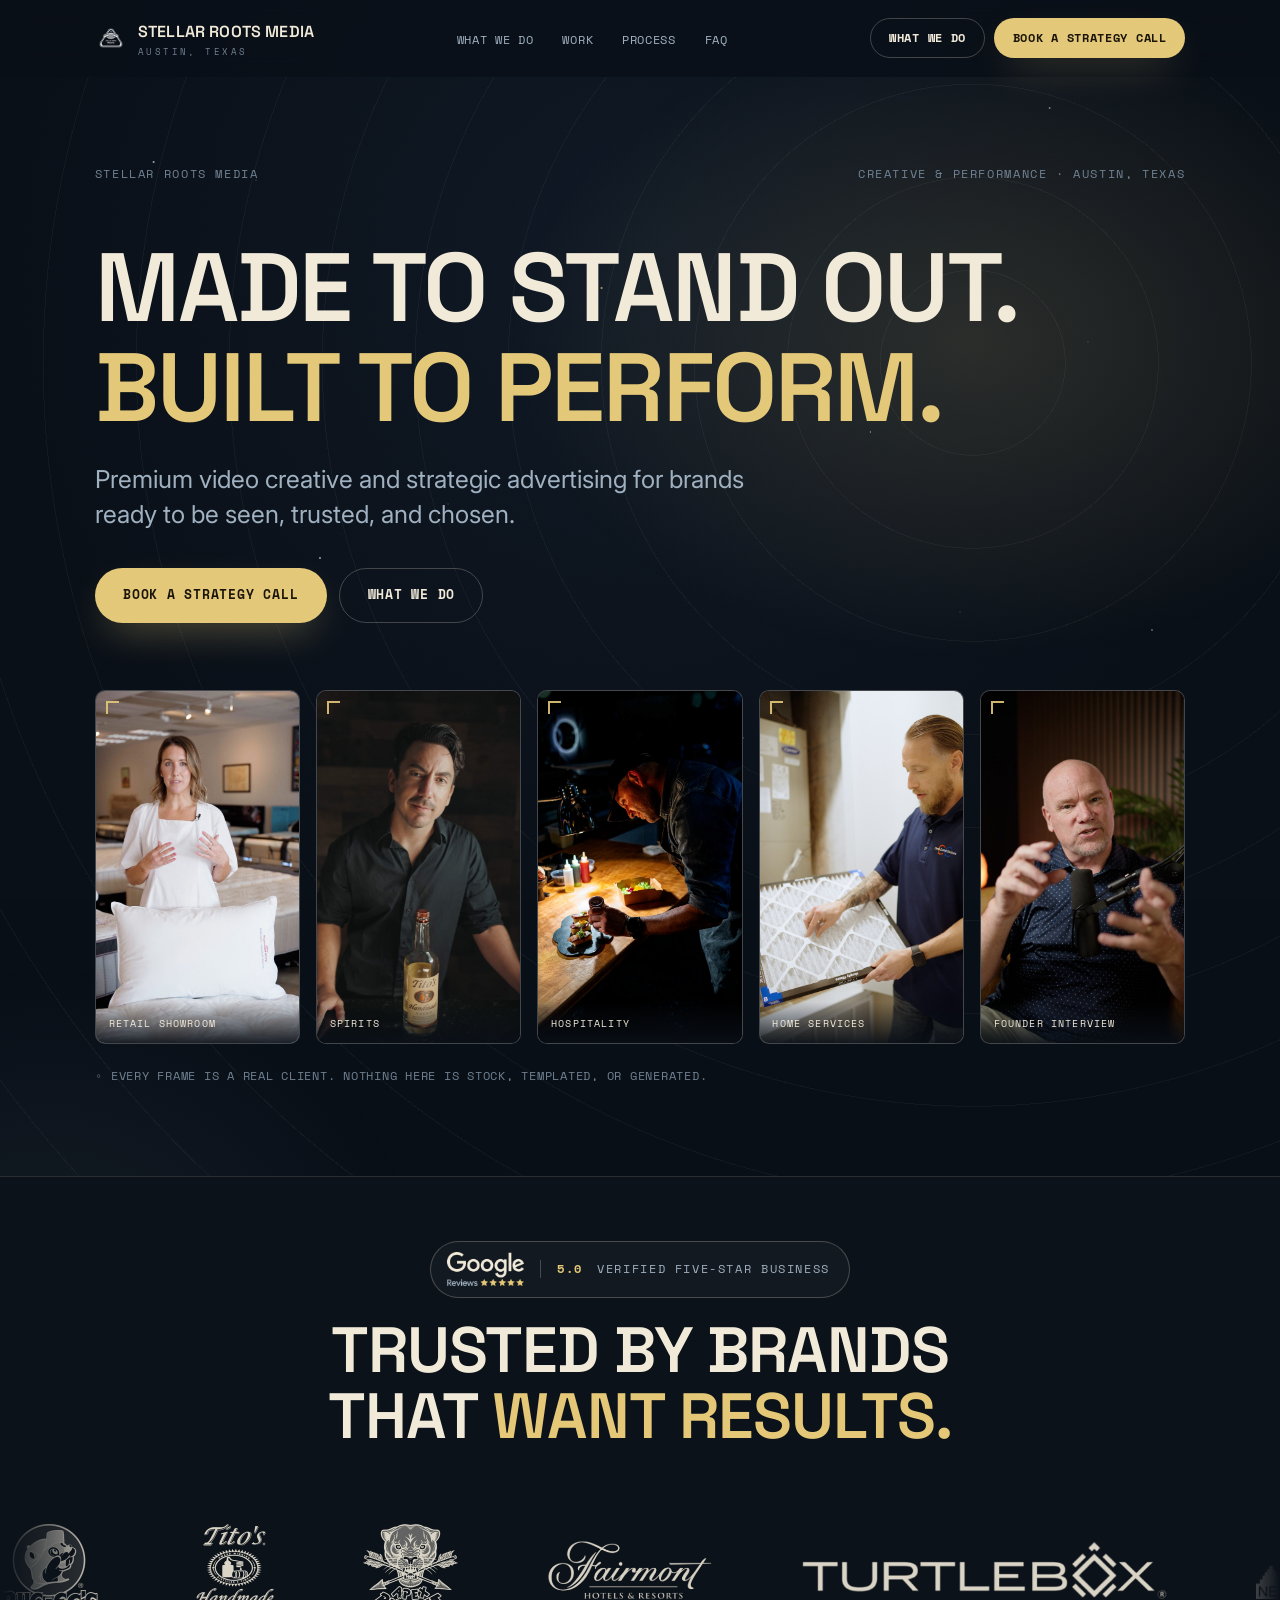
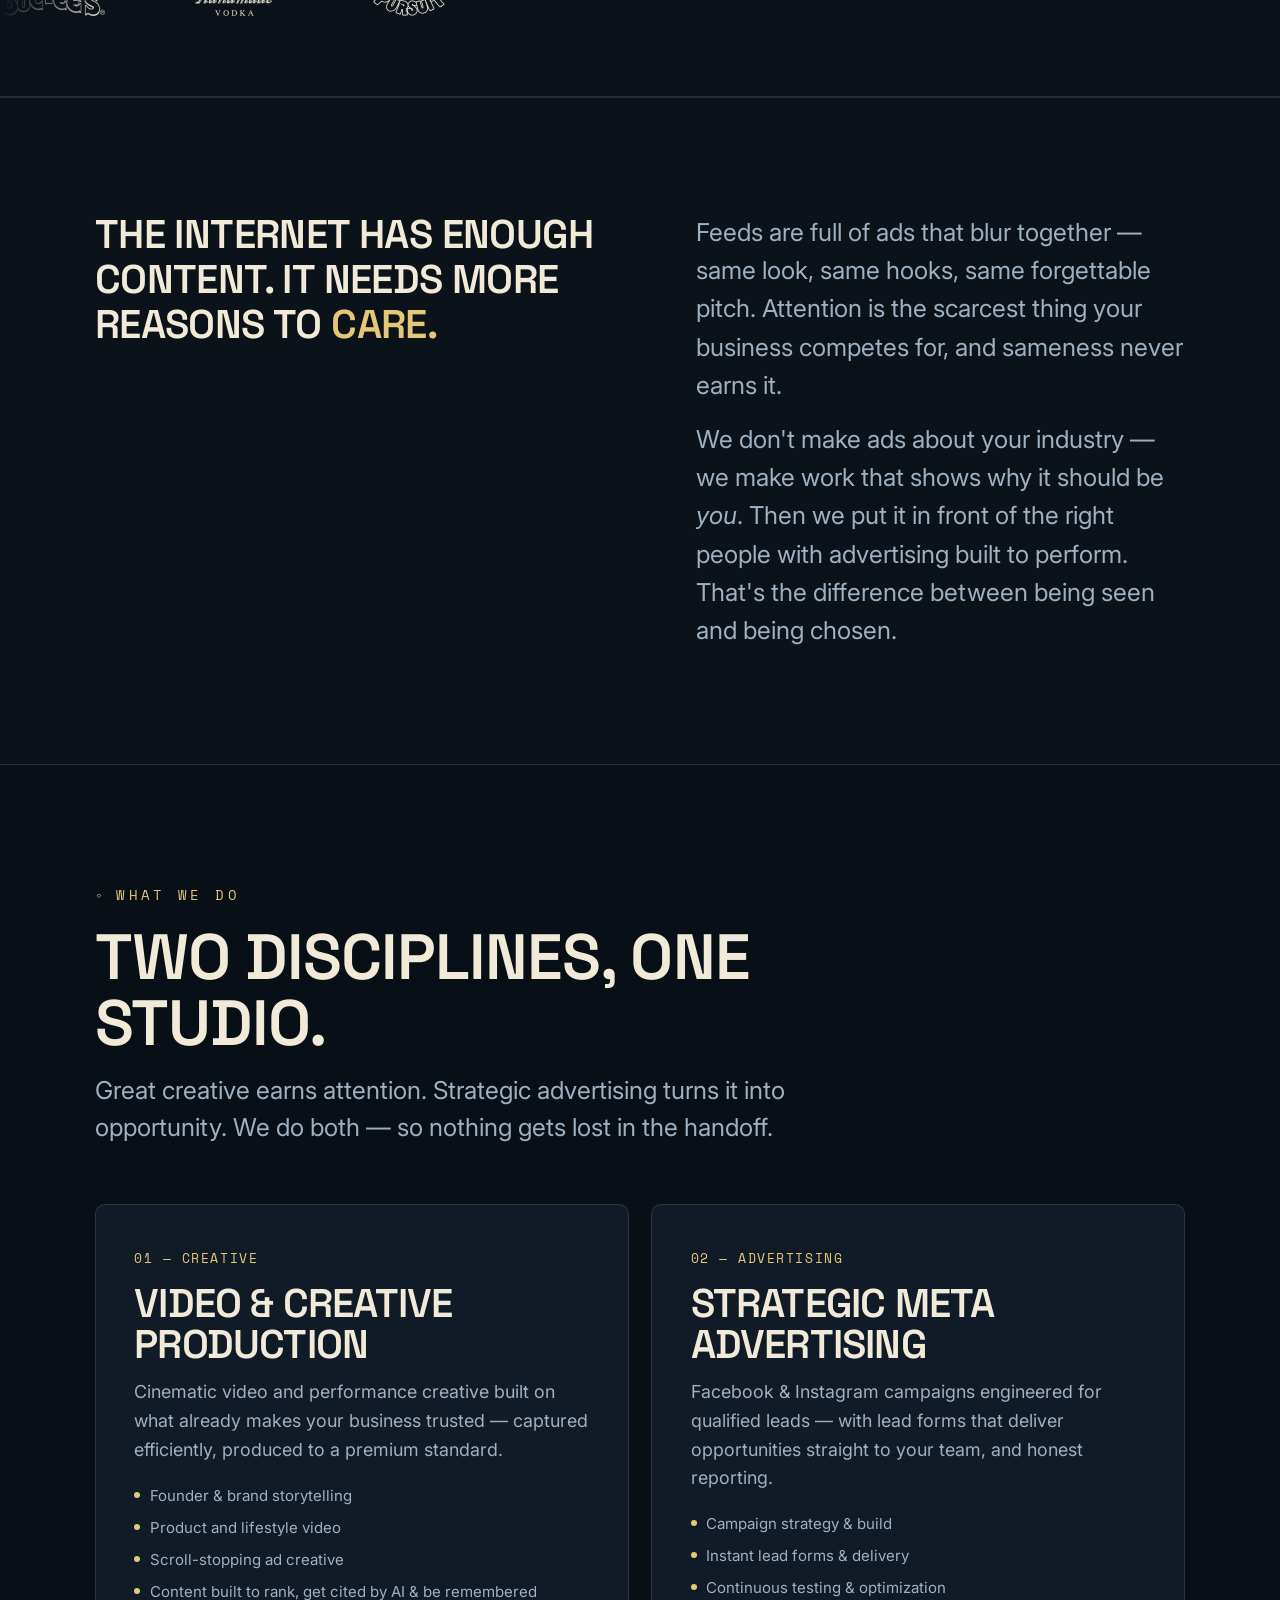
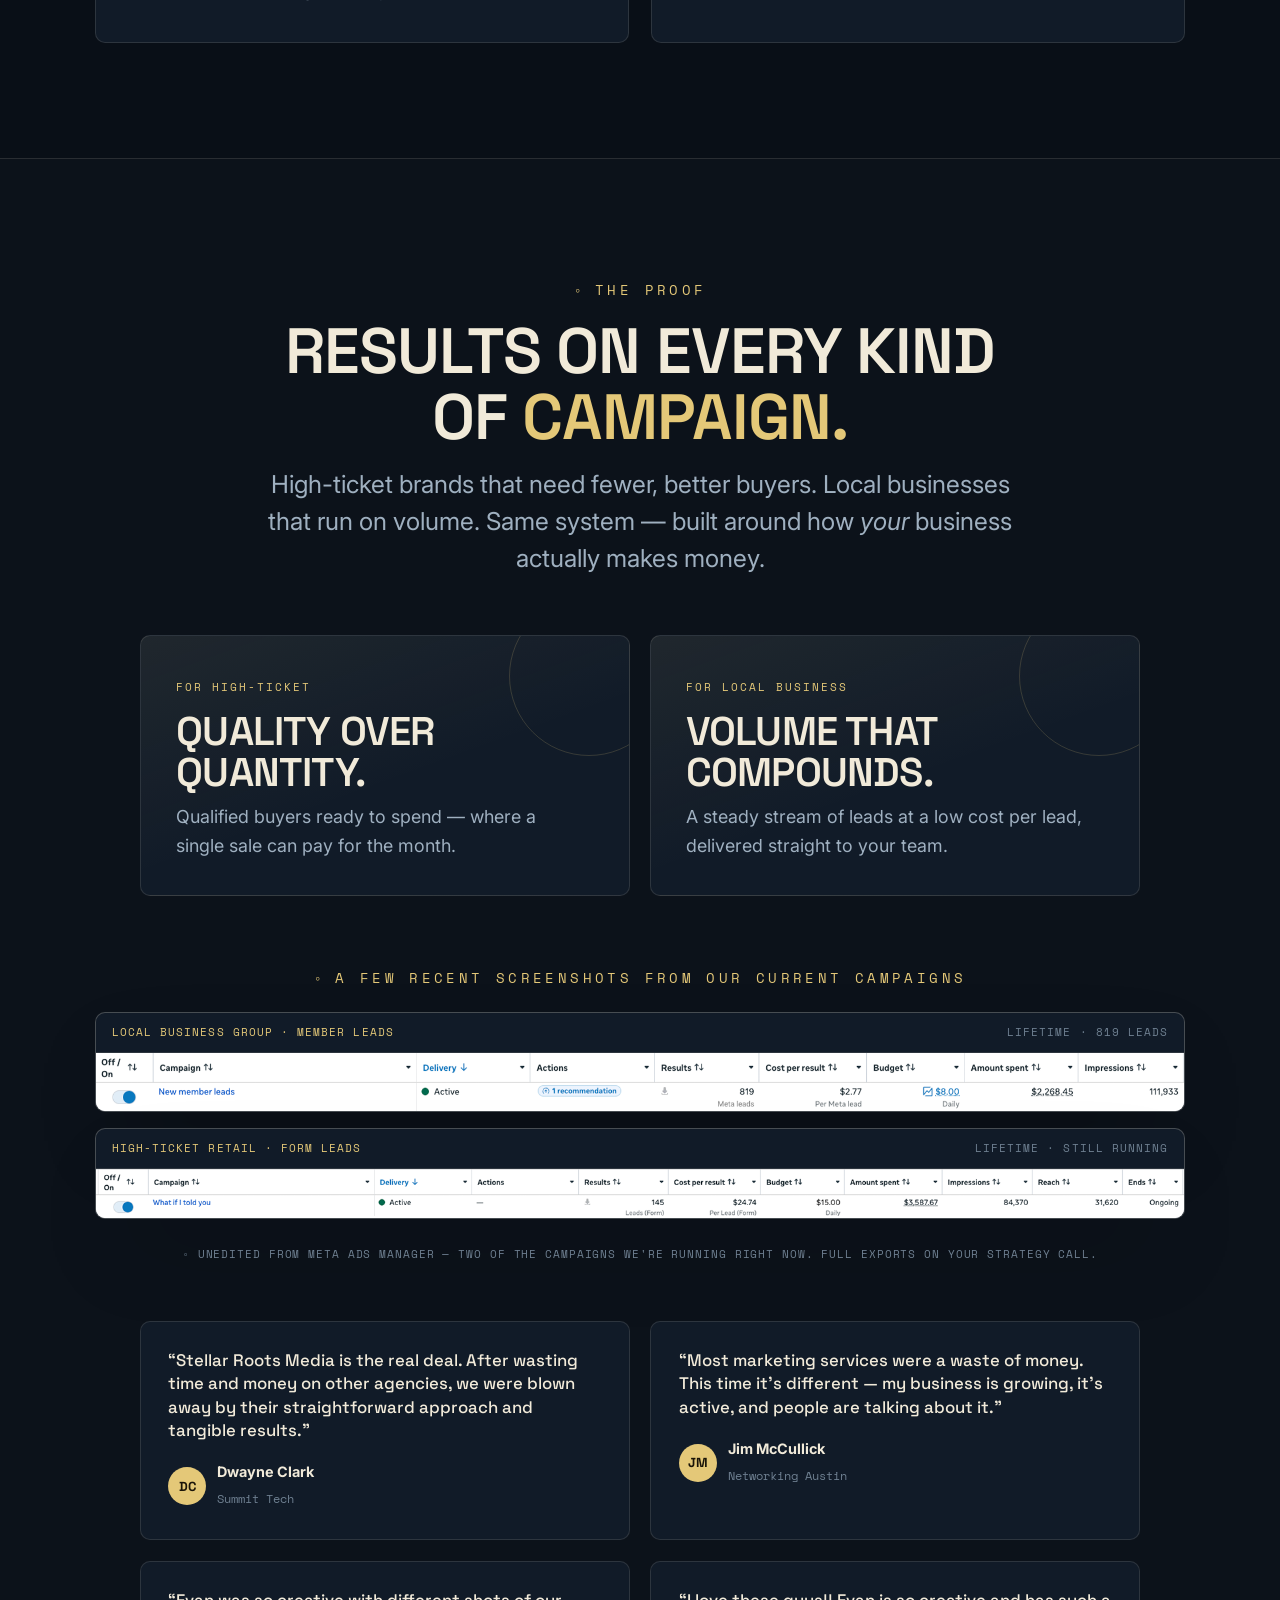
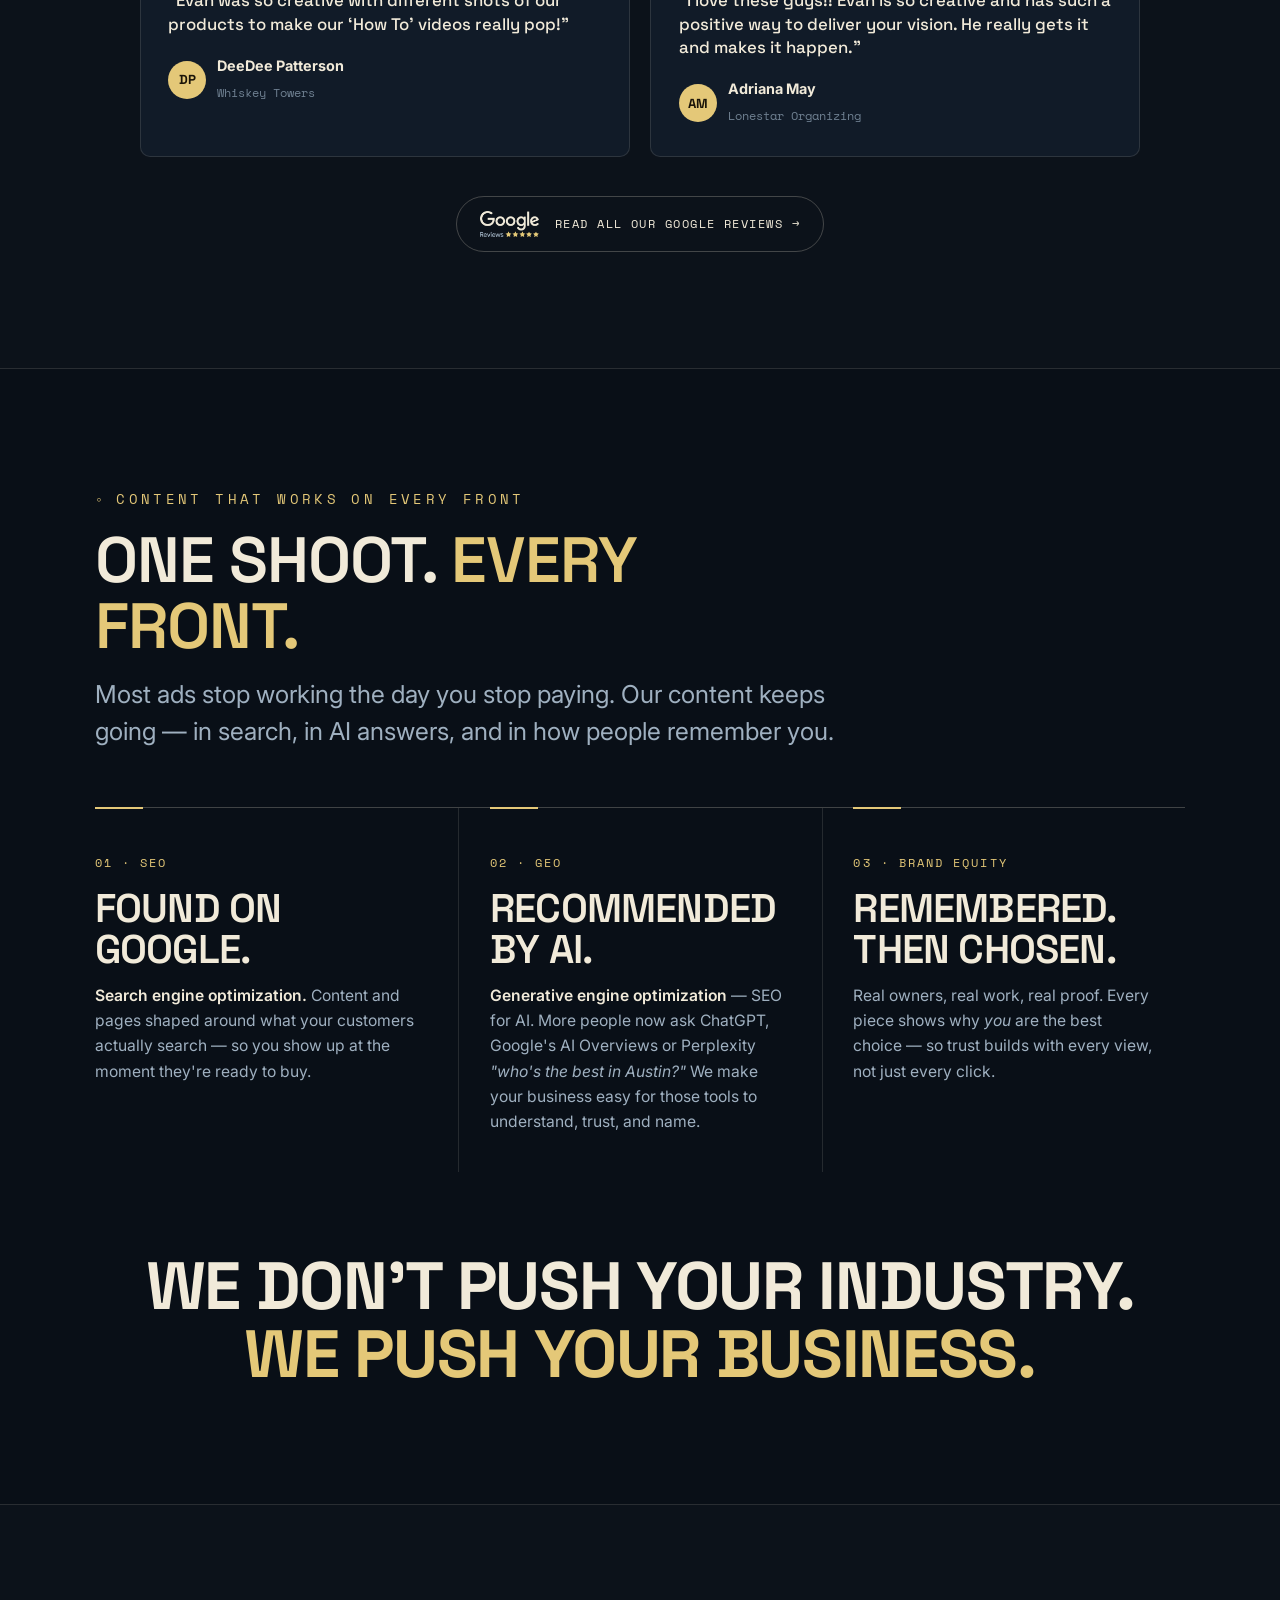
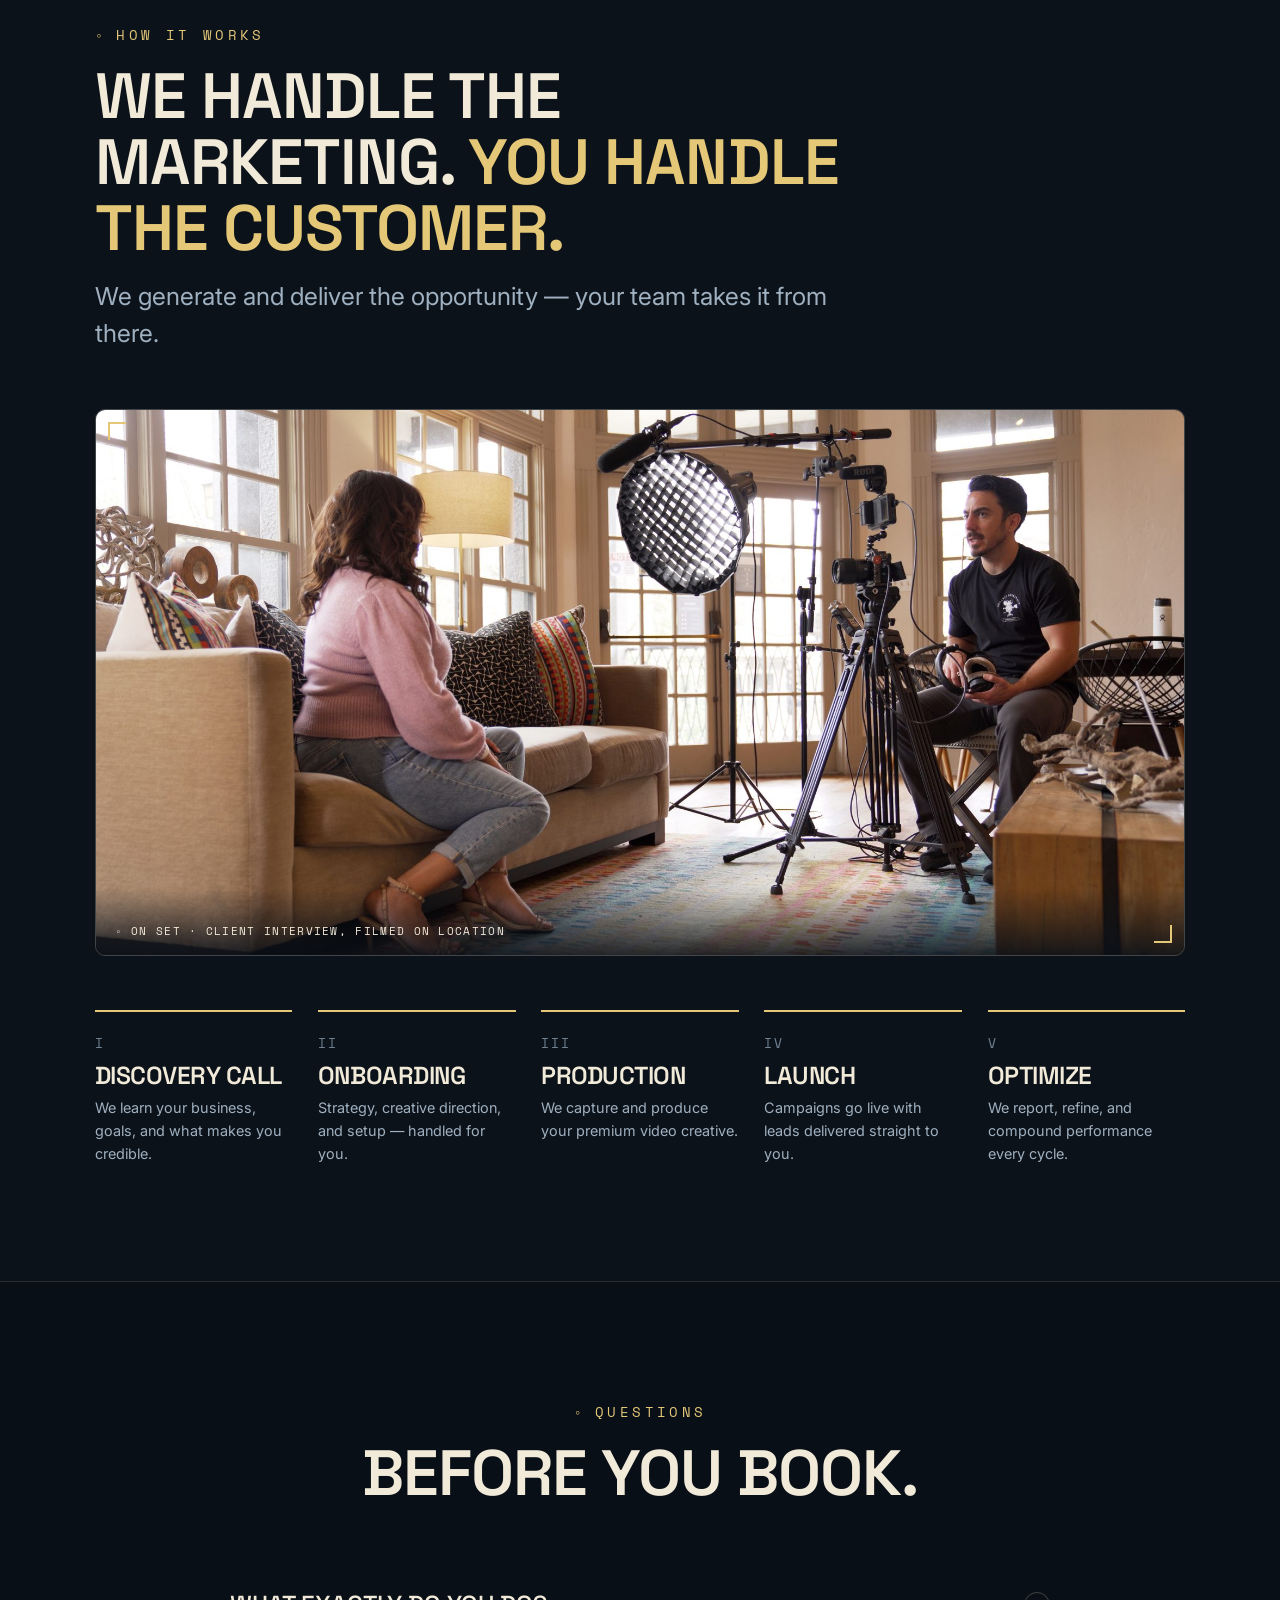
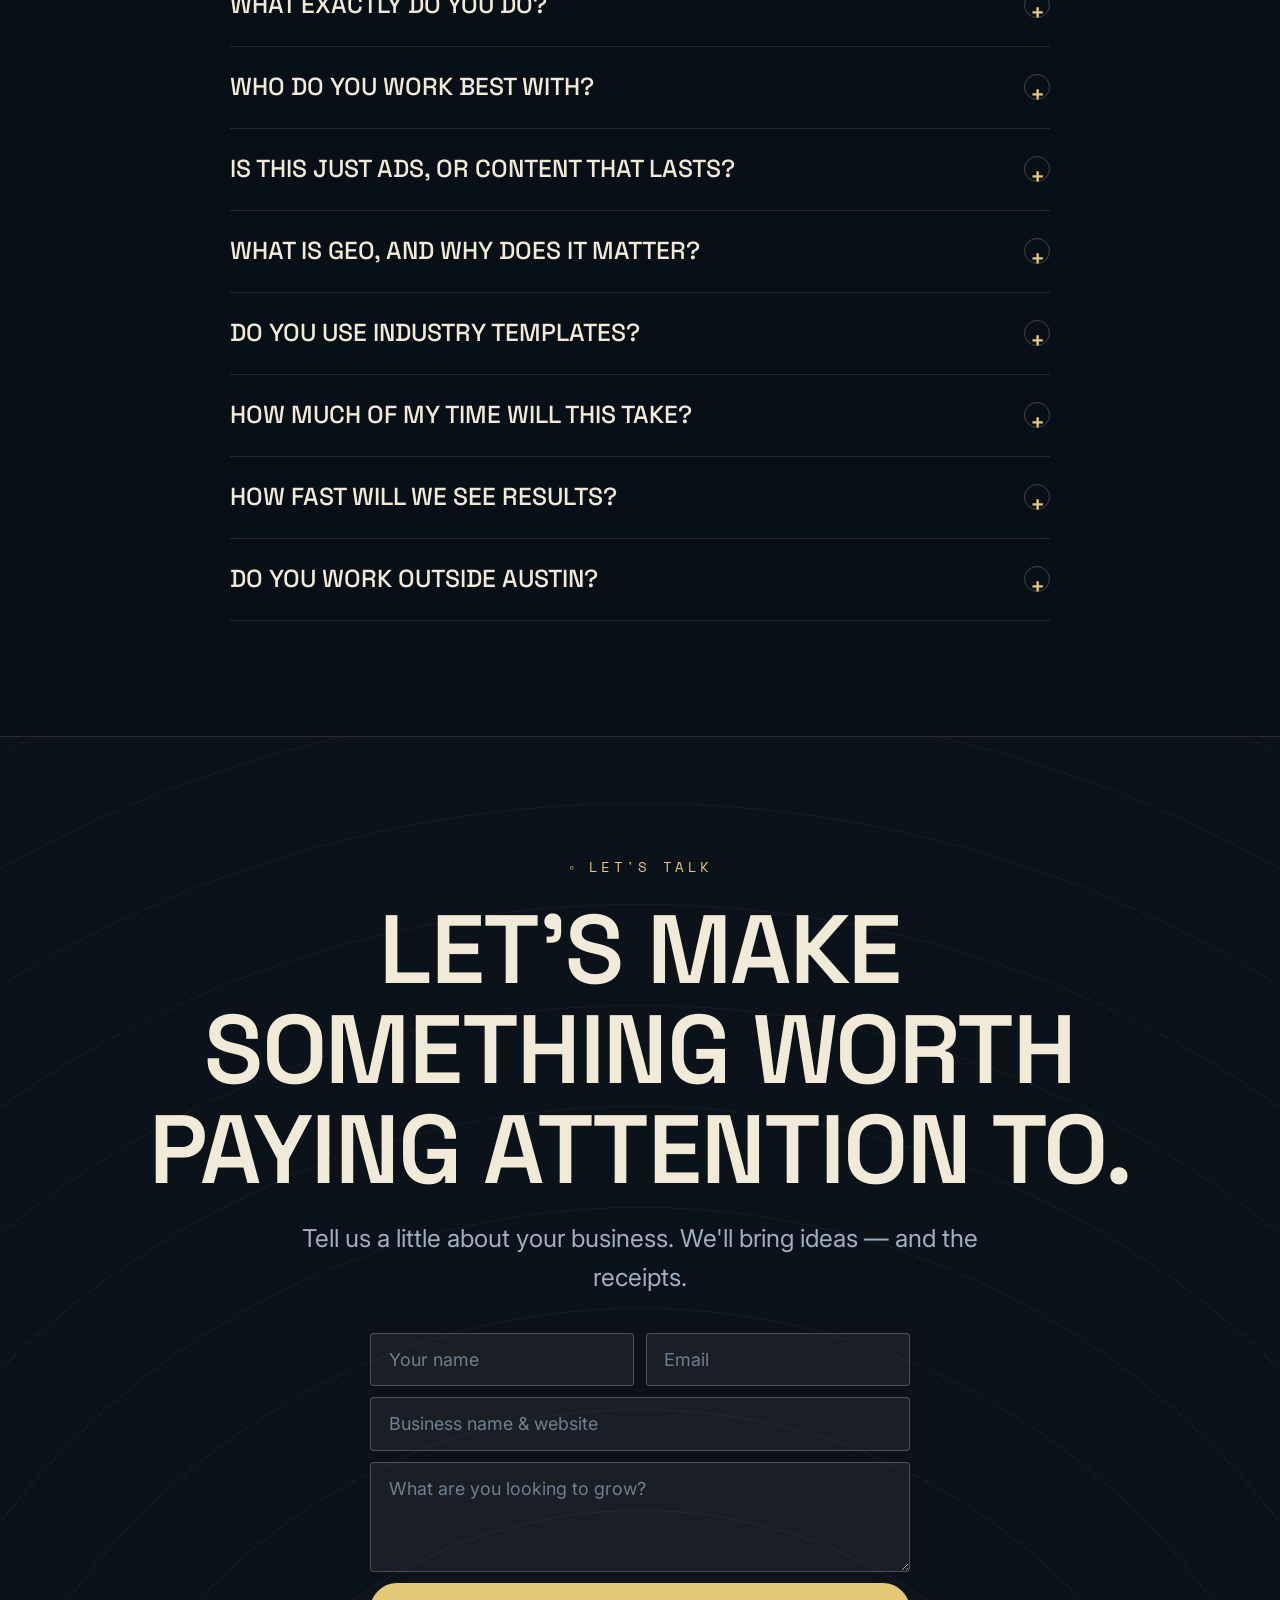
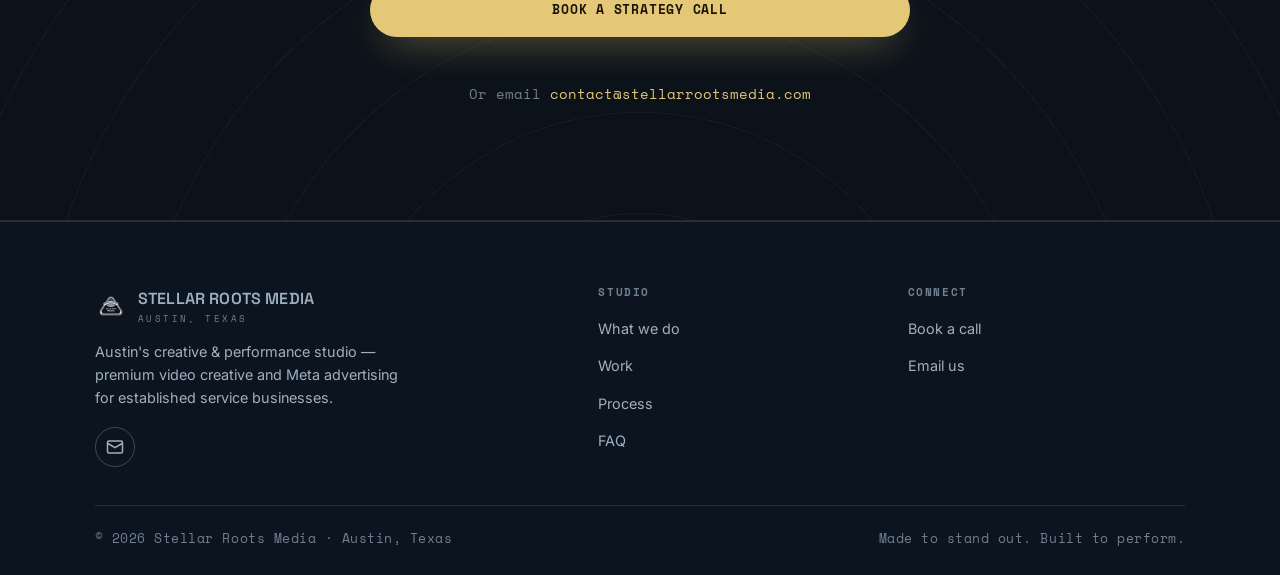
==== commit e2aa2e51: "Mobile: compact header, swipeable frames and reviews, stacked form, larger labels and tap targets, l" ====
--- a/index.html
+++ b/index.html
@@ -17,20 +17,29 @@
   <meta property="og:title" content="Stellar Roots Media — Video Creative & Meta Ads in Austin" />
   <meta property="og:description" content="Made to stand out. Built to perform. Premium video creative and strategic Meta advertising for brands ready to be seen, trusted, and chosen." />
   <meta property="og:url" content="https://stellarrootsmedia.com/" />
-  <meta property="og:image" content="https://stellarrootsmedia.com/assets/logo-black.png" />
+  <meta property="og:image" content="https://stellarrootsmedia.com/assets/og-image.jpg" />
+  <meta property="og:image:secure_url" content="https://stellarrootsmedia.com/assets/og-image.jpg" />
+  <meta property="og:image:type" content="image/jpeg" />
+  <meta property="og:image:width" content="1200" />
+  <meta property="og:image:height" content="630" />
+  <meta property="og:image:alt" content="Stellar Roots Media logo" />
   <meta property="og:locale" content="en_US" />
   <meta name="twitter:card" content="summary_large_image" />
   <meta name="twitter:title" content="Stellar Roots Media — Austin Video Creative & Meta Ads" />
   <meta name="twitter:description" content="Made to stand out. Built to perform." />
-
-  <link rel="icon" type="image/png" href="assets/logo-black.png" />
+  <meta name="twitter:image" content="https://stellarrootsmedia.com/assets/og-image.jpg" />
+  <meta name="twitter:image:alt" content="Stellar Roots Media logo" />
+
+  <link rel="icon" type="image/png" sizes="64x64" href="assets/favicon-64.png" />
+  <link rel="icon" type="image/png" sizes="512x512" href="assets/icon-512.png" />
+  <link rel="apple-touch-icon" href="assets/apple-touch-icon.png" />
   <link rel="manifest" href="site.webmanifest" />
 
   <link rel="preconnect" href="https://fonts.googleapis.com" />
   <link rel="preconnect" href="https://fonts.gstatic.com" crossorigin />
   <link href="https://fonts.googleapis.com/css2?family=Space+Grotesk:wght@500;600;700&family=Space+Mono:wght@400;700&family=Inter:wght@400;500;600&display=swap" rel="stylesheet" />
 
-  <link rel="stylesheet" href="css/styles.css?v=20" />
+  <link rel="stylesheet" href="css/styles.css?v=26" />
 
   <!-- ===================== STRUCTURED DATA (SEO + GEO) ===================== -->
   <script type="application/ld+json">
@@ -142,7 +151,7 @@
     <div class="container">
       <nav class="nav" aria-label="Primary" data-open="false">
         <a class="brand" href="#top" aria-label="Stellar Roots Media home">
-          <img src="assets/logo-black.png" alt="Stellar Roots Media logo" width="32" height="32" />
+          <img src="assets/logo-small.png" alt="Stellar Roots Media logo" width="32" height="32" />
           <span><b>Stellar Roots Media</b><small>Austin, Texas</small></span>
         </a>
         <ul class="nav-links">
@@ -153,7 +162,7 @@
         </ul>
         <div class="nav-cta">
           <a class="btn btn--ghost btn--sm" href="#what">What we do</a>
-          <a class="btn btn--primary btn--sm" href="#contact">Book a Strategy Call</a>
+          <a class="btn btn--primary btn--sm" href="#contact"><span class="lbl-lg">Book a Strategy Call</span><span class="lbl-sm">Book a call</span></a>
           <button class="nav-toggle" aria-label="Toggle menu" aria-expanded="false"><span></span></button>
         </div>
       </nav>
@@ -165,7 +174,7 @@
     <section class="band hero" aria-labelledby="hero-title">
       <div class="container">
         <div class="hero-top">
-          <span>Stellar Roots Media</span>
+          <span class="ht-brand">Stellar Roots Media</span>
           <span>Creative &amp; Performance · Austin, Texas</span>
         </div>
         <h1 id="hero-title">Made to stand out.<br><em class="accent">Built to perform.</em></h1>
@@ -183,6 +192,7 @@
             <figure class="frame"><img src="assets/work/homeservices.jpg" alt="Home services client ad frame"><figcaption class="tag">Home Services</figcaption></figure>
             <figure class="frame"><img src="assets/work/founder.jpg" alt="Founder interview client ad frame"><figcaption class="tag">Founder Interview</figcaption></figure>
           </div>
+          <p class="swipe-hint" aria-hidden="true">Swipe to see more →</p>
           <p class="creative-note">◦ Every frame is a real client. Nothing here is stock, templated, or generated.</p>
         </div>
       </div>
@@ -302,6 +312,7 @@
           <div class="tcard"><p class="q">“Evan was so creative with different shots of our products to make our ‘How To’ videos really pop!”</p><div class="who"><div class="av">DP</div><div><b>DeeDee Patterson</b><span>Whiskey Towers</span></div></div></div>
           <div class="tcard"><p class="q">“I love these guys!! Evan is so creative and has such a positive way to deliver your vision. He really gets it and makes it happen.”</p><div class="who"><div class="av">AM</div><div><b>Adriana May</b><span>Lonestar Organizing</span></div></div></div>
         </div>
+        <p class="swipe-hint" aria-hidden="true">Swipe for more reviews →</p>
         <a class="reviews-link" href="https://share.google/DNN53sYhnDPHlOPQg" target="_blank" rel="noopener"><img src="assets/google-reviews.png" alt="" width="720" height="317"><span>Read all our Google reviews →</span></a>
       </div>
     </section>
@@ -404,7 +415,7 @@
       <div class="footer-grid">
         <div class="footer-brand">
           <a class="brand" href="#top" aria-label="Stellar Roots Media home">
-            <img src="assets/logo-black.png" alt="Stellar Roots Media logo" width="32" height="32" />
+            <img src="assets/logo-small.png" alt="Stellar Roots Media logo" width="32" height="32" />
             <span><b>Stellar Roots Media</b><small>Austin, Texas</small></span>
           </a>
           <p>Austin's creative &amp; performance studio — premium video creative and Meta advertising for established service businesses.</p>
--- a/css/styles.css
+++ b/css/styles.css
@@ -330,3 +330,53 @@
 .reveal.in { opacity:1; transform:none; }
 body.no-scroll { overflow:hidden; }
 .sr-only { position:absolute!important; width:1px;height:1px;padding:0;margin:-1px;overflow:hidden;clip:rect(0,0,0,0);white-space:nowrap;border:0; }
+
+/* ============================================================
+   MOBILE REFINEMENTS (phones)
+   ============================================================ */
+.lbl-sm, .swipe-hint { display:none; }
+
+@media (max-width:700px){
+  /* Ad frames + testimonials become swipeable rows instead of tall stacks */
+  .hero-reel .creative-grid, .tgrid {
+    display:flex; gap:0.8rem; overflow-x:auto; scroll-snap-type:x mandatory; overscroll-behavior-x:contain;
+    margin-inline:calc(-1 * clamp(1.2rem,4vw,2.8rem)); padding-inline:clamp(1.2rem,4vw,2.8rem);
+    scroll-padding-inline:clamp(1.2rem,4vw,2.8rem); scrollbar-width:none; -webkit-overflow-scrolling:touch; max-width:none;
+  }
+  .hero-reel .creative-grid::-webkit-scrollbar, .tgrid::-webkit-scrollbar { display:none; }
+  .hero-reel .frame { flex:0 0 58%; scroll-snap-align:start; }
+  .tgrid .tcard { flex:0 0 86%; scroll-snap-align:start; }
+  .swipe-hint { display:block; margin-top:0.9rem; font-family:'Space Mono',monospace; font-size:0.72rem; letter-spacing:0.12em; text-transform:uppercase; color:var(--accent); }
+  .tgrid + .swipe-hint { text-align:center; }
+}
+
+@media (max-width:560px){
+  /* Compact header: one-line name, short CTA */
+  .nav { min-height:64px; gap:0.6rem; }
+  .brand { gap:0.55rem; min-width:0; }
+  .brand img { width:28px; height:28px; }
+  .brand b { font-size:0.82rem; line-height:1.08; letter-spacing:0; white-space:normal; display:block; max-width:8.6em; }
+  .brand small { display:none; }
+  .nav-cta { gap:0.45rem; }
+  .nav-cta .btn--sm { padding:0.6rem 0.95rem; font-size:0.74rem; }
+  .lbl-lg { display:none; } .lbl-sm { display:inline; }
+  .nav-toggle { width:42px; height:42px; }
+  .nav-links { inset:64px 0 auto; }
+
+  /* Hero */
+  .ht-brand { display:none; }
+  .hero-actions { flex-direction:column; }
+  .hero-actions .btn { justify-content:center; width:100%; }
+
+  /* Readable labels */
+  .frame .tag, .hero-top, .receipt figcaption, .receipts-note, .creative-note, .bts figcaption, .gbadge-txt { font-size:0.72rem; }
+  .ctype .no, .front .no, .kicker { font-size:0.76rem; }
+
+  /* Form: stack name/email */
+  .contact-form .row2 { grid-template-columns:1fr; }
+
+  /* Footer: comfortable tap targets */
+  .footer-grid ul { gap:0.1rem; }
+  .footer-grid a { display:inline-block; padding:0.6rem 0; }
+  .cta-alt a { display:inline-block; padding:0.5rem 0; }
+}
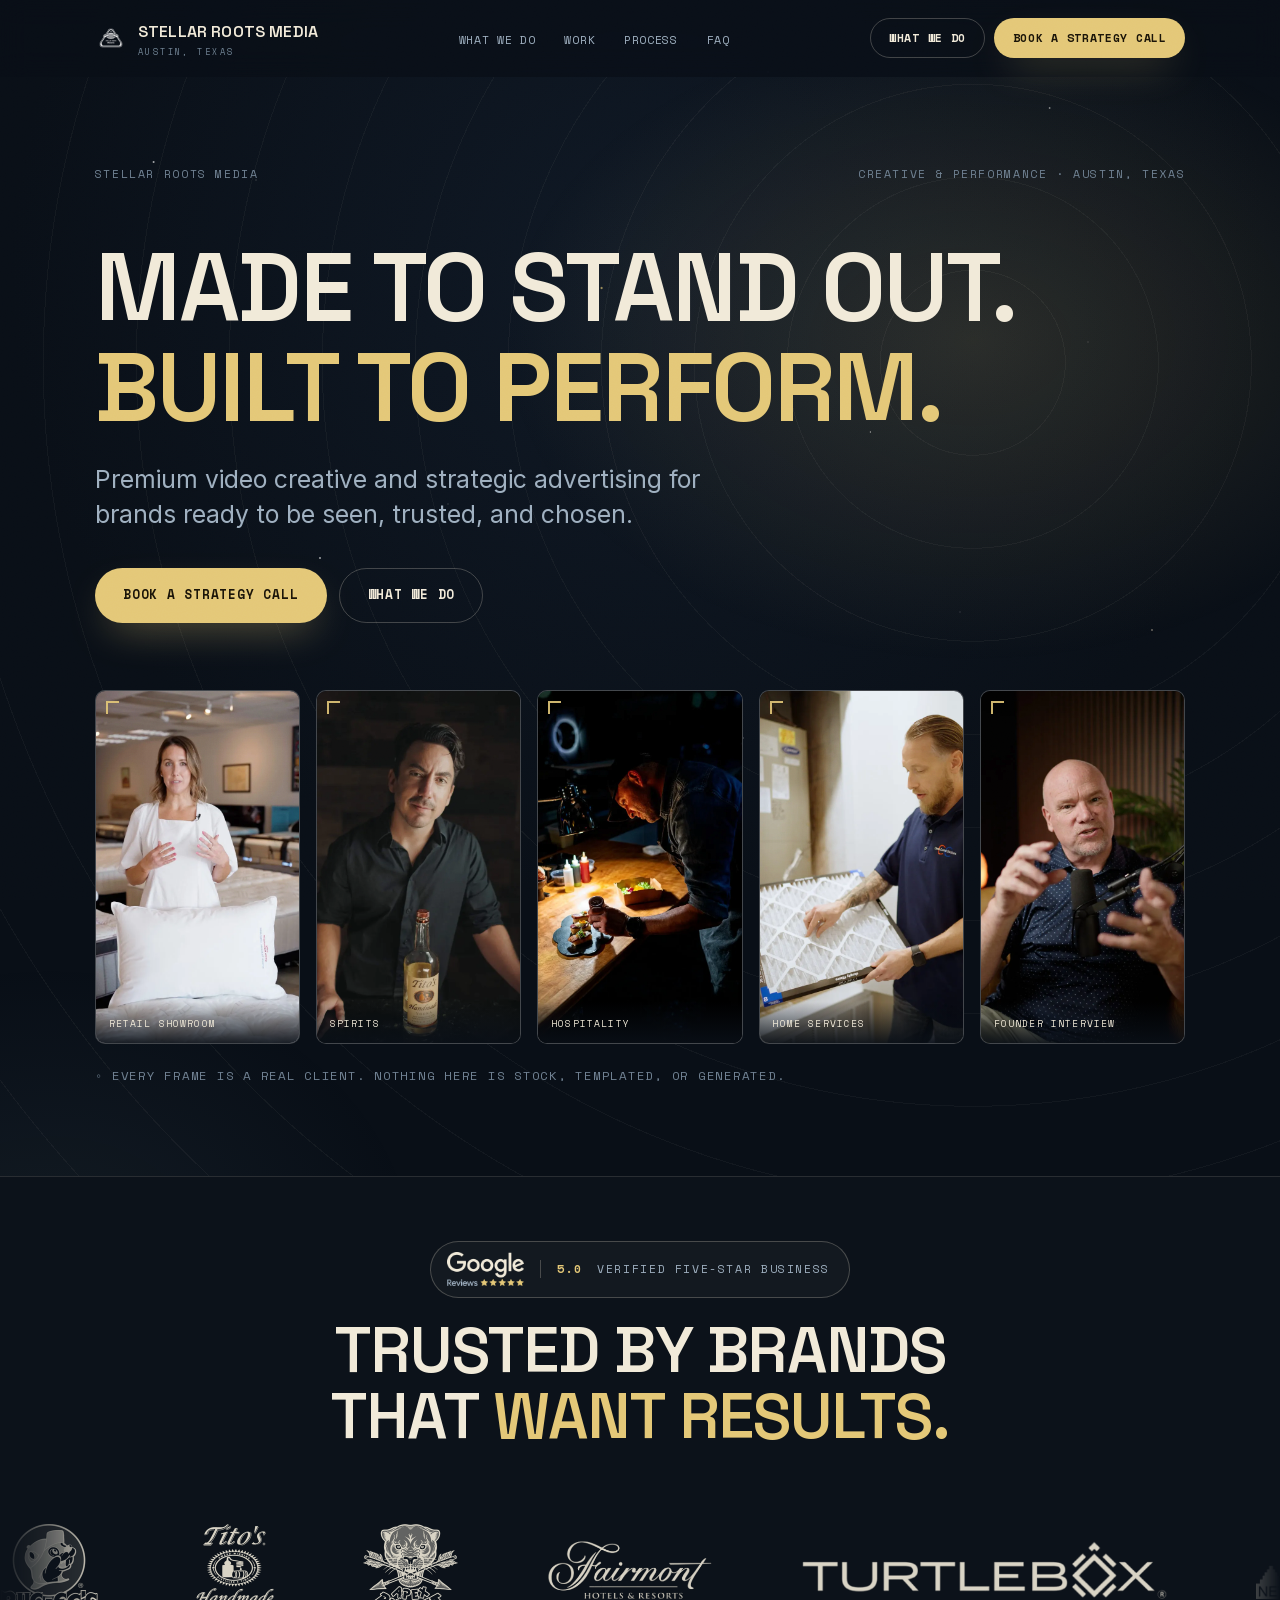
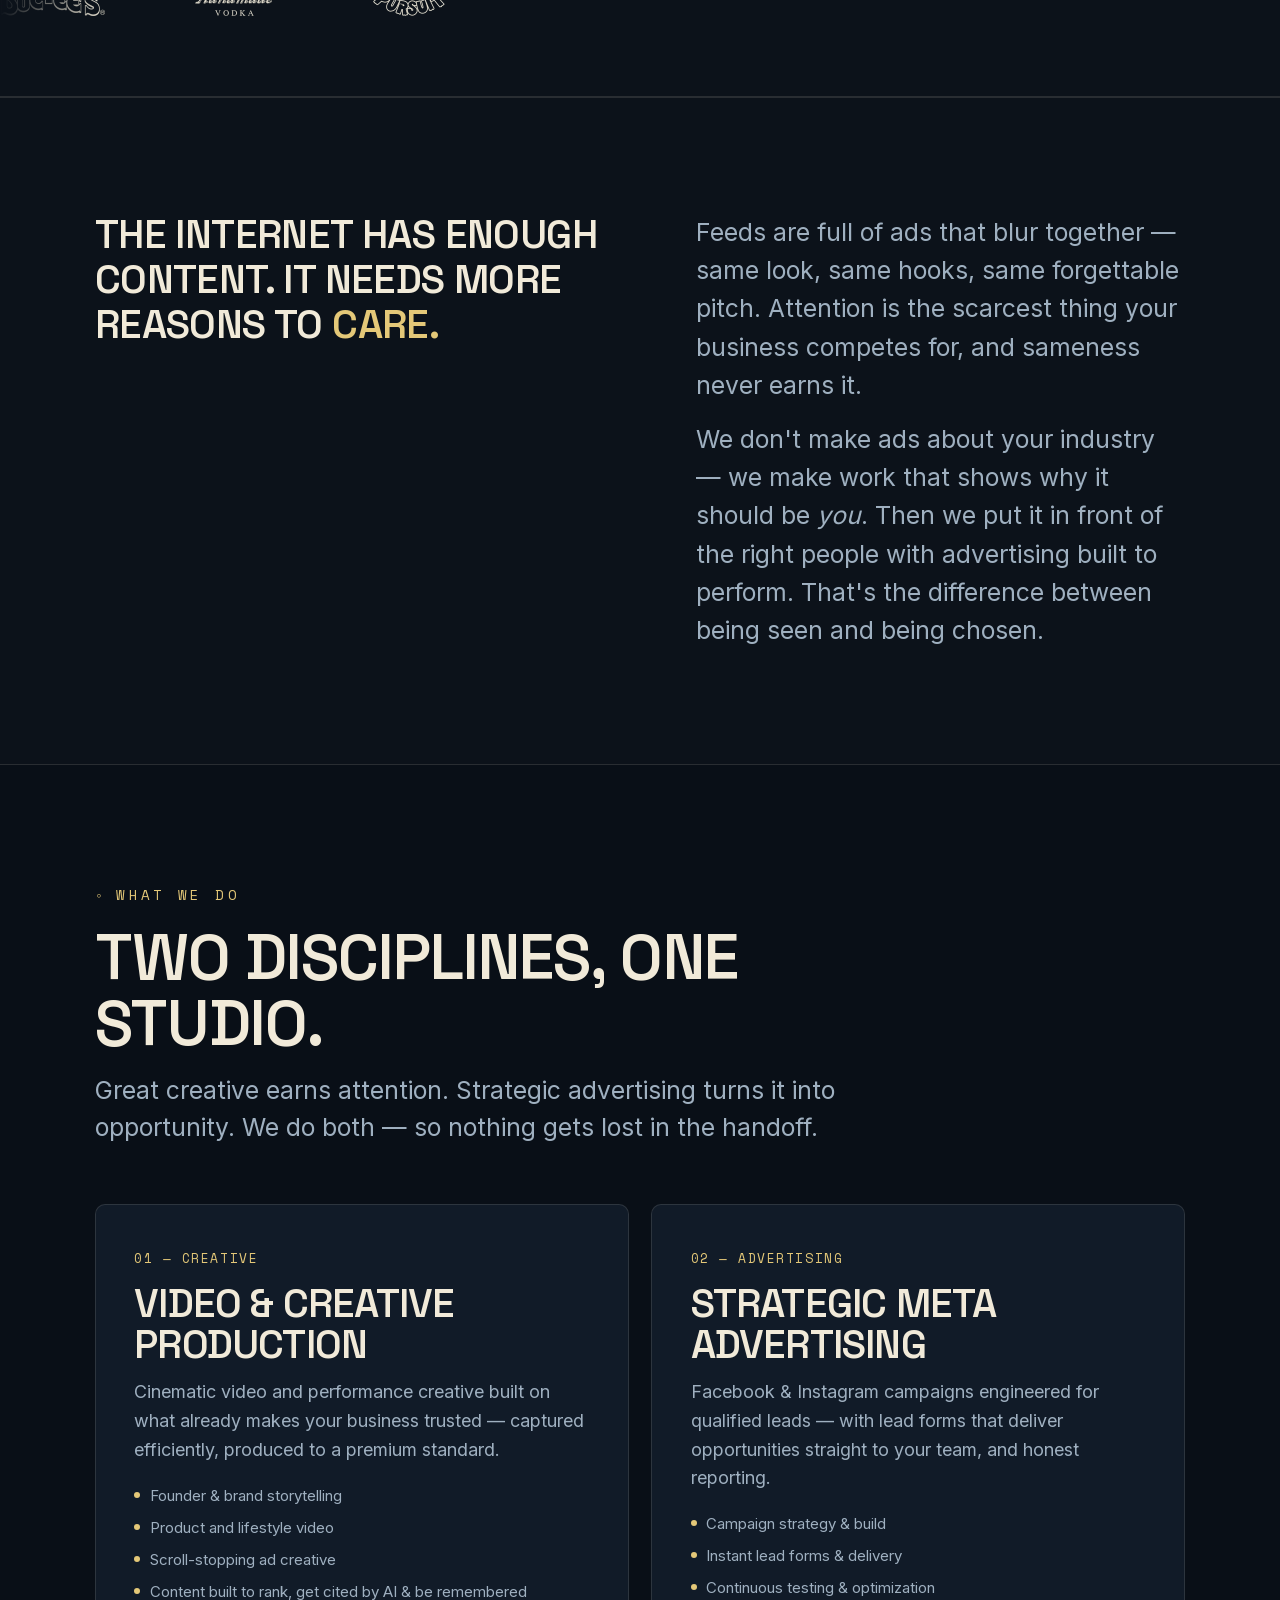
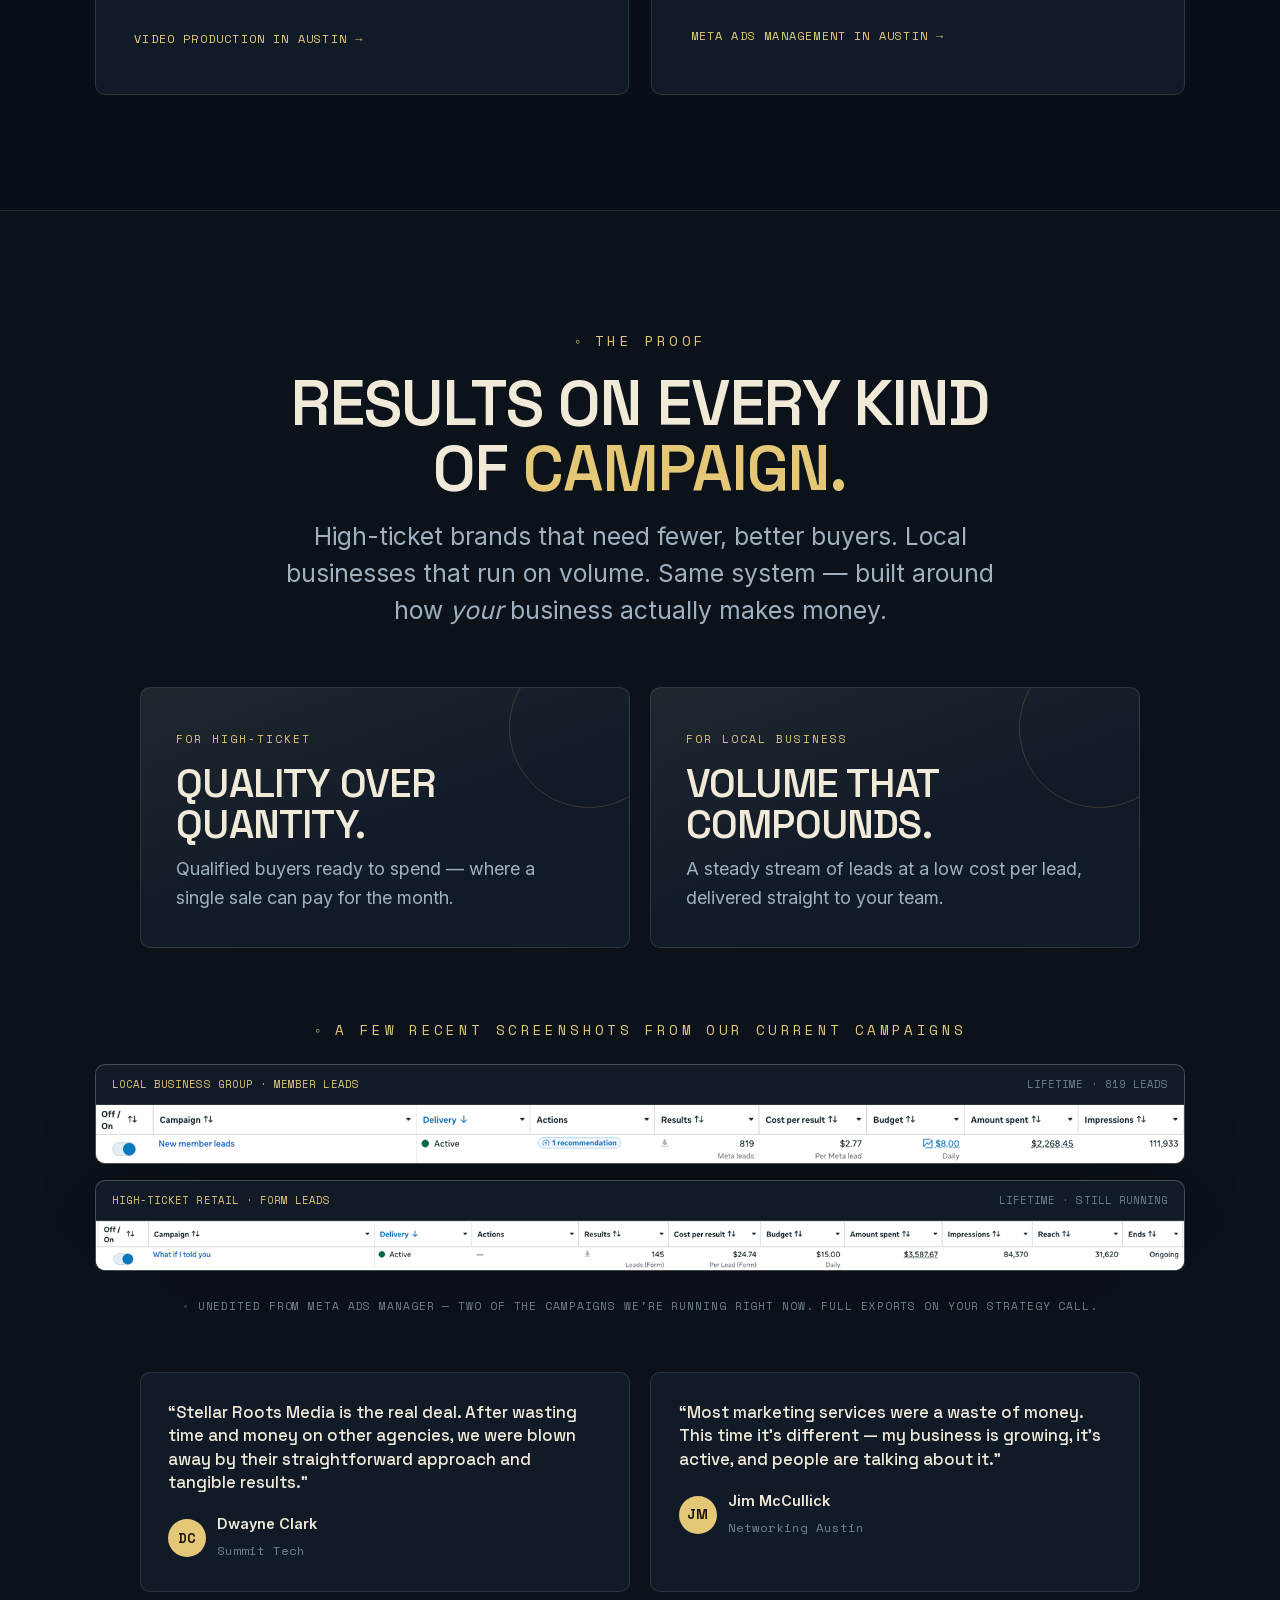
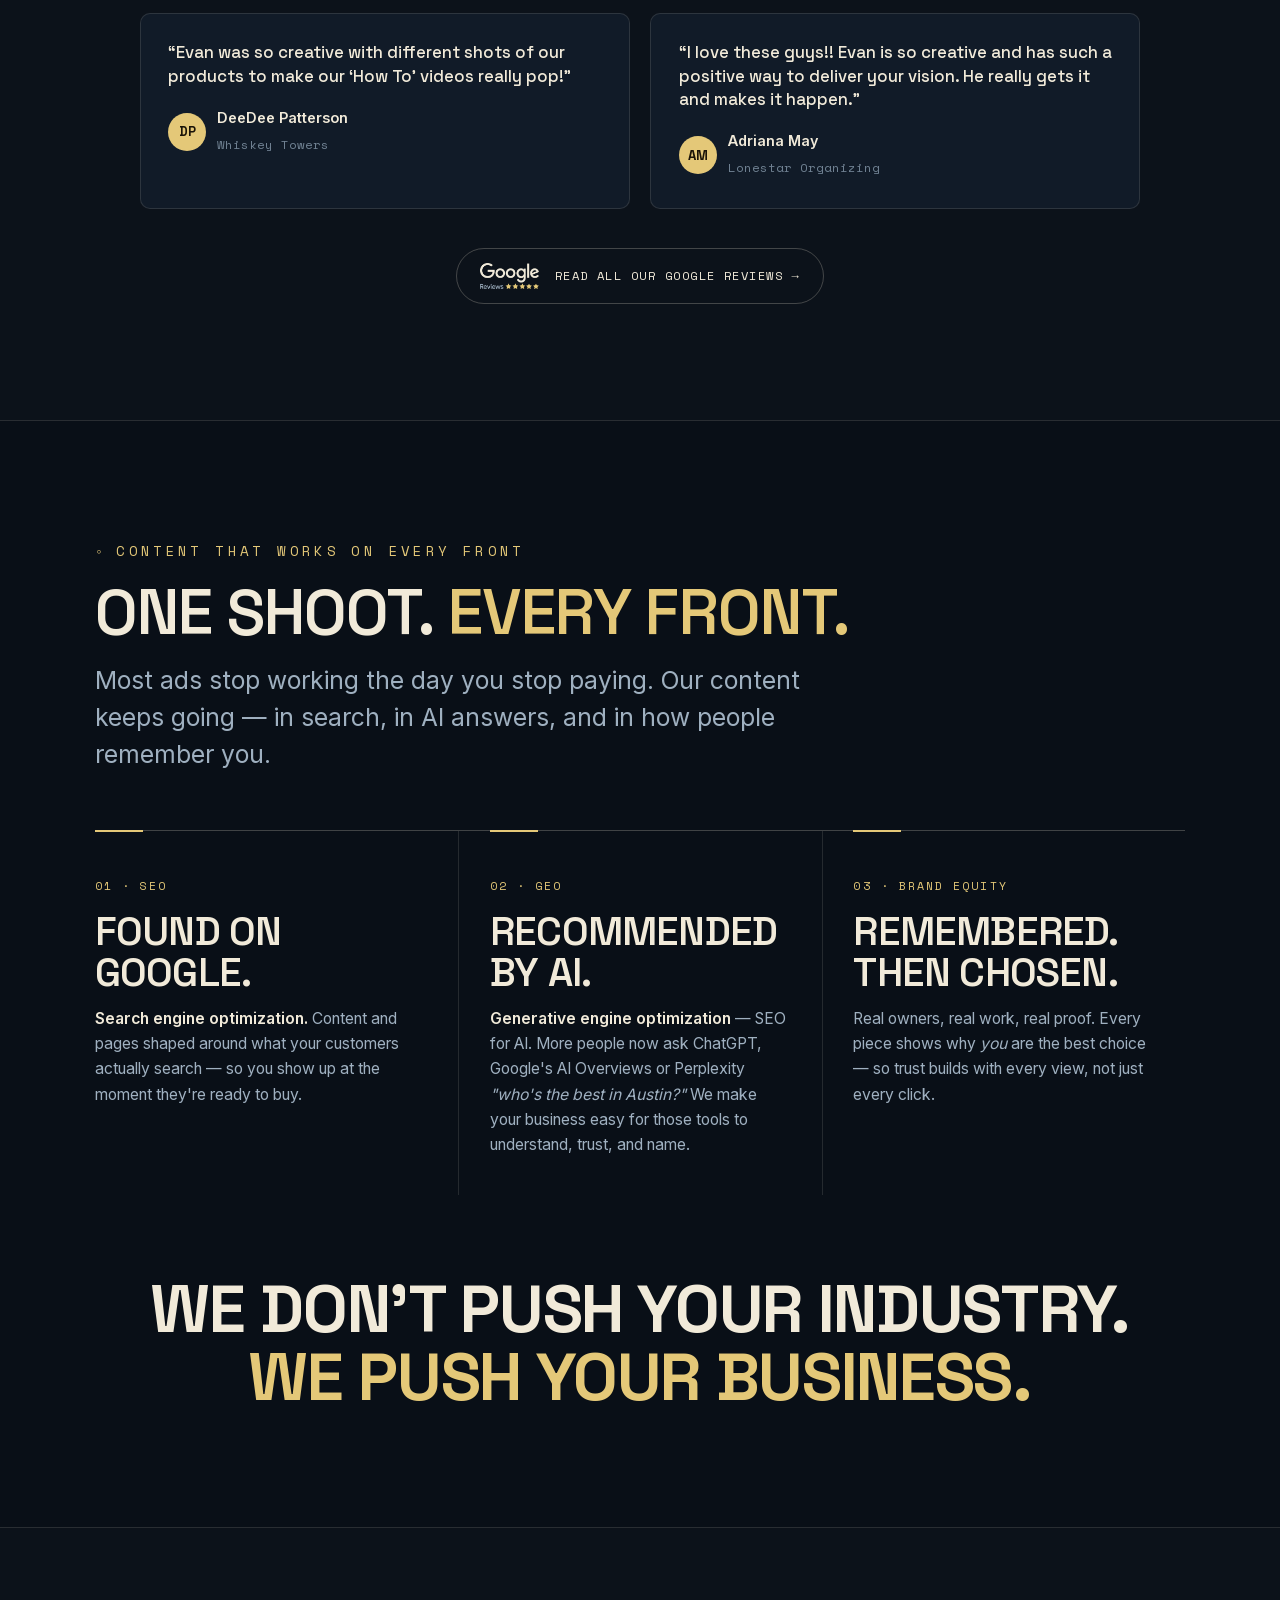
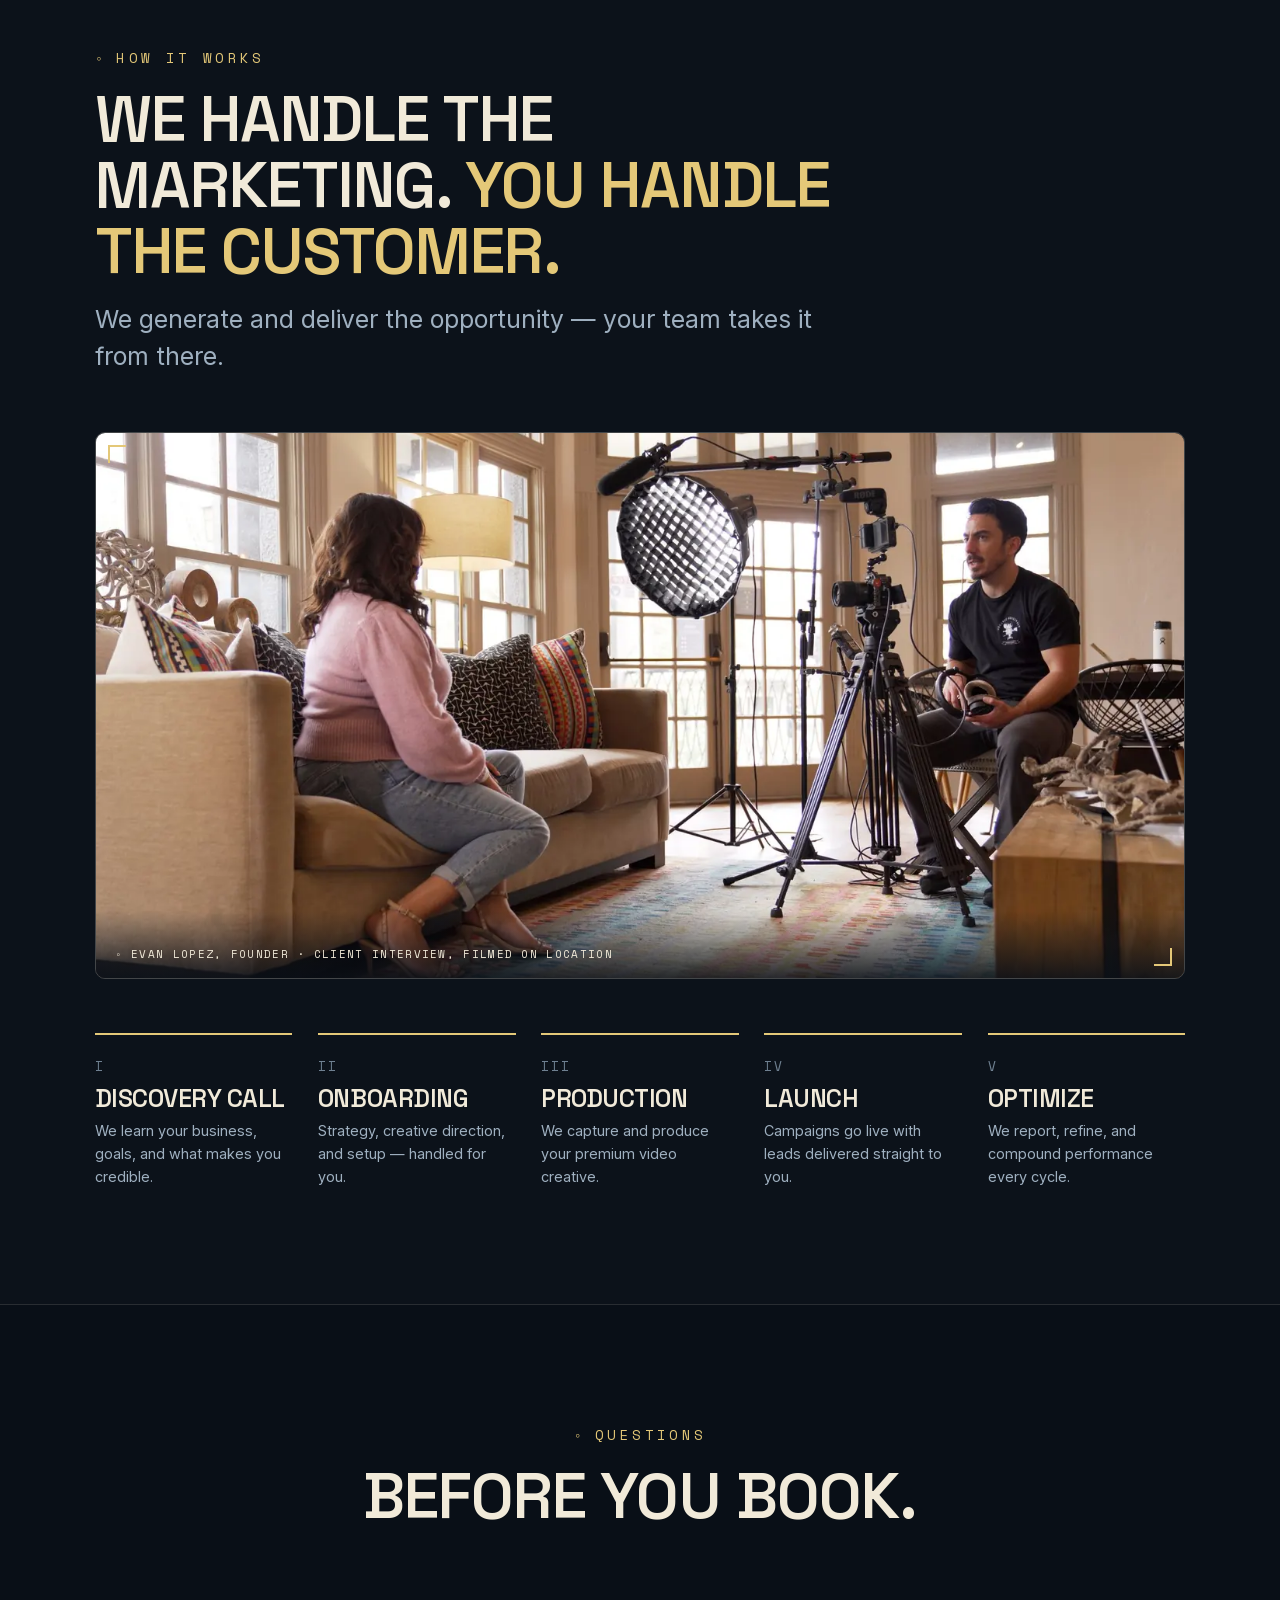
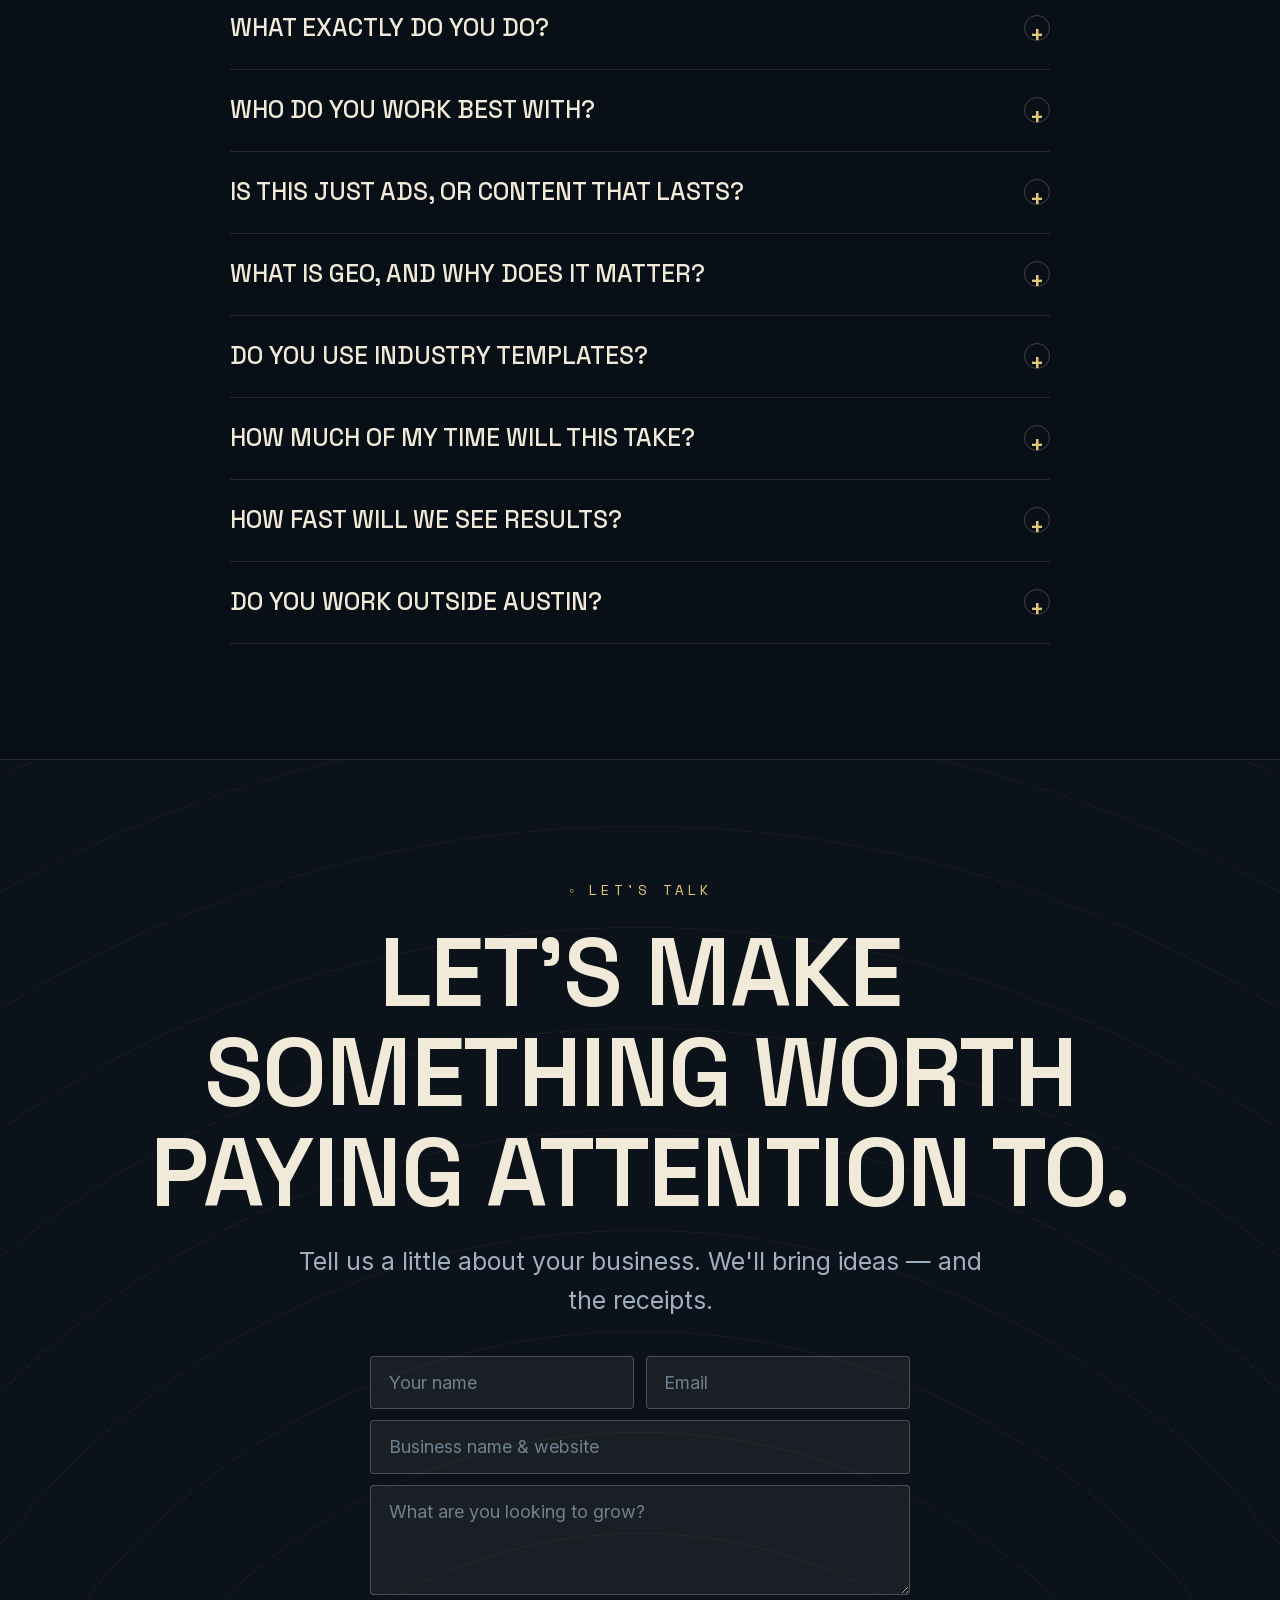
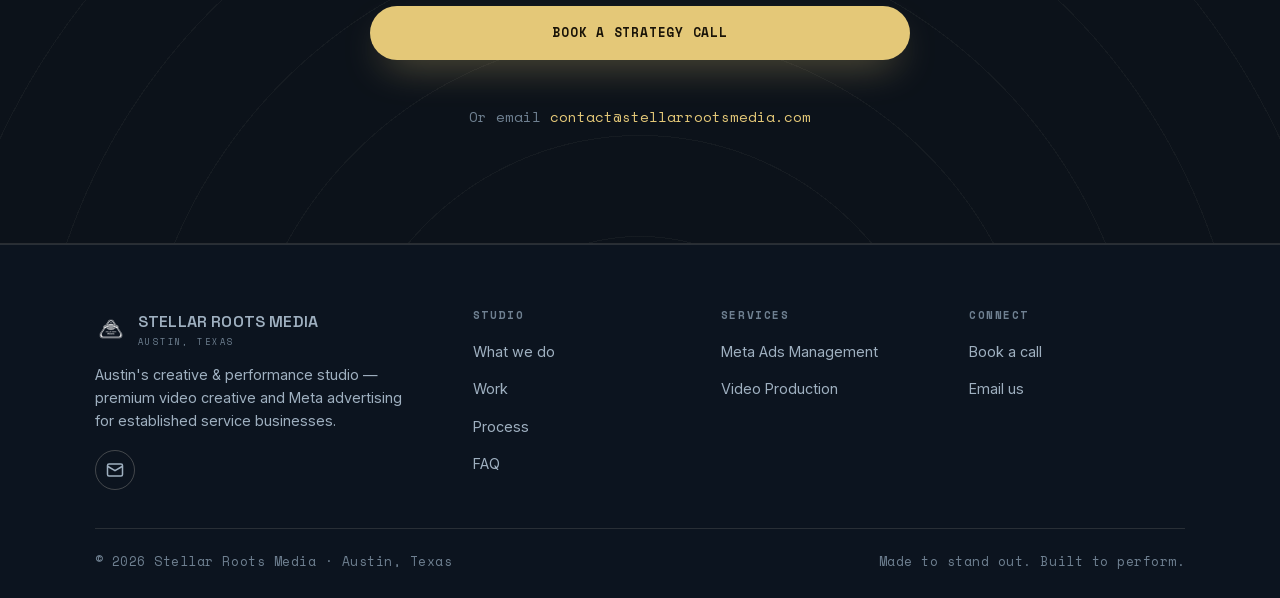
==== commit 9278f260: "SEO/perf overhaul: service pages, self-hosted fonts, WebP + srcset, image dims, schema cleanup (foun" ====
--- a/index.html
+++ b/index.html
@@ -4,8 +4,8 @@
   <meta charset="UTF-8" />
   <meta name="viewport" content="width=device-width, initial-scale=1.0" />
 
-  <title>Stellar Roots Media — Video Creative & Meta Ads Studio in Austin, TX</title>
-  <meta name="description" content="Stellar Roots Media is an Austin creative & performance studio. We make premium video creative and run strategic Meta advertising that helps established service businesses get seen, trusted, and chosen." />
+  <title>Stellar Roots Media | Video &amp; Meta Ads Agency in Austin, TX</title>
+  <meta name="description" content="Austin video and Meta ads studio. Premium creative, Facebook &amp; Instagram lead campaigns, and content built to rank on Google and get recommended by AI." />
   <meta name="keywords" content="Meta ads agency Austin, video production Austin, creative advertising agency Austin, Facebook ads management Austin, video advertising for businesses" />
   <meta name="author" content="Stellar Roots Media" />
   <meta name="robots" content="index, follow, max-image-preview:large" />
@@ -14,8 +14,8 @@
 
   <meta property="og:type" content="website" />
   <meta property="og:site_name" content="Stellar Roots Media" />
-  <meta property="og:title" content="Stellar Roots Media — Video Creative & Meta Ads in Austin" />
-  <meta property="og:description" content="Made to stand out. Built to perform. Premium video creative and strategic Meta advertising for brands ready to be seen, trusted, and chosen." />
+  <meta property="og:title" content="Stellar Roots Media | Video &amp; Meta Ads That Bring Real Leads" />
+  <meta property="og:description" content="Premium video, Meta ads that deliver real leads, and content built to rank on Google and get recommended by AI. Austin, TX." />
   <meta property="og:url" content="https://stellarrootsmedia.com/" />
   <meta property="og:image" content="https://stellarrootsmedia.com/assets/og-image.jpg" />
   <meta property="og:image:secure_url" content="https://stellarrootsmedia.com/assets/og-image.jpg" />
@@ -25,8 +25,8 @@
   <meta property="og:image:alt" content="Stellar Roots Media logo" />
   <meta property="og:locale" content="en_US" />
   <meta name="twitter:card" content="summary_large_image" />
-  <meta name="twitter:title" content="Stellar Roots Media — Austin Video Creative & Meta Ads" />
-  <meta name="twitter:description" content="Made to stand out. Built to perform." />
+  <meta name="twitter:title" content="Stellar Roots Media | Video &amp; Meta Ads That Bring Real Leads" />
+  <meta name="twitter:description" content="Premium video, Meta ads that deliver real leads, and content built to rank on Google and get recommended by AI. Austin, TX." />
   <meta name="twitter:image" content="https://stellarrootsmedia.com/assets/og-image.jpg" />
   <meta name="twitter:image:alt" content="Stellar Roots Media logo" />
 
@@ -35,33 +35,88 @@
   <link rel="apple-touch-icon" href="assets/apple-touch-icon.png" />
   <link rel="manifest" href="site.webmanifest" />
 
-  <link rel="preconnect" href="https://fonts.googleapis.com" />
-  <link rel="preconnect" href="https://fonts.gstatic.com" crossorigin />
-  <link href="https://fonts.googleapis.com/css2?family=Space+Grotesk:wght@500;600;700&family=Space+Mono:wght@400;700&family=Inter:wght@400;500;600&display=swap" rel="stylesheet" />
-
-  <link rel="stylesheet" href="css/styles.css?v=26" />
+  <link rel="preload" href="assets/fonts/space-grotesk-500-700.woff2" as="font" type="font/woff2" crossorigin />
+  <link rel="preload" href="assets/fonts/inter-400-600.woff2" as="font" type="font/woff2" crossorigin />
+  <link rel="stylesheet" href="css/styles.css?v=28" />
 
   <!-- ===================== STRUCTURED DATA (SEO + GEO) ===================== -->
   <script type="application/ld+json">
   {
     "@context": "https://schema.org",
-    "@type": ["ProfessionalService", "Organization"],
+    "@type": [
+      "ProfessionalService",
+      "Organization"
+    ],
     "@id": "https://stellarrootsmedia.com/#org",
     "name": "Stellar Roots Media",
     "url": "https://stellarrootsmedia.com/",
     "logo": "https://stellarrootsmedia.com/assets/logo-black.png",
-    "description": "Stellar Roots Media is an Austin, Texas creative and performance studio specializing in premium video creative production and strategic Meta (Facebook & Instagram) advertising for established service businesses.",
+    "description": "Stellar Roots Media is an Austin, Texas creative and performance studio. We produce premium video creative and run strategic Meta (Facebook and Instagram) lead campaigns for high-ticket brands and local businesses, with content built to rank on Google and be recommended by AI search.",
     "slogan": "Made to stand out. Built to perform.",
-    "areaServed": [ { "@type": "City", "name": "Austin", "containedInPlace": { "@type": "State", "name": "Texas" } }, { "@type": "Country", "name": "United States" } ],
-    "address": { "@type": "PostalAddress", "addressLocality": "Austin", "addressRegion": "TX", "addressCountry": "US" },
-    "knowsAbout": ["Video production", "Video advertising creative", "Meta Ads management", "Facebook advertising", "Instagram advertising", "Performance marketing", "Lead generation", "Search engine optimization (SEO)", "Generative engine optimization (GEO)", "Brand equity"],
+    "areaServed": [
+      {
+        "@type": "City",
+        "name": "Austin",
+        "containedInPlace": {
+          "@type": "State",
+          "name": "Texas"
+        }
+      },
+      {
+        "@type": "Country",
+        "name": "United States"
+      }
+    ],
+    "address": {
+      "@type": "PostalAddress",
+      "addressLocality": "Austin",
+      "addressRegion": "TX",
+      "addressCountry": "US"
+    },
+    "knowsAbout": [
+      "Video production",
+      "Video advertising",
+      "Meta Ads management",
+      "Facebook advertising",
+      "Instagram advertising",
+      "Lead generation",
+      "Search engine optimization (SEO)",
+      "Generative engine optimization (GEO)",
+      "Brand equity"
+    ],
     "email": "contact@stellarrootsmedia.com",
-    "aggregateRating": { "@type": "AggregateRating", "ratingValue": "5.0", "bestRating": "5", "reviewCount": "4" },
-    "review": [
-      { "@type": "Review", "reviewRating": { "@type": "Rating", "ratingValue": "5" }, "author": { "@type": "Person", "name": "Dwayne Clark" }, "reviewBody": "Stellar Roots Media is the real deal. After wasting time and money on other agencies, we were blown away by their straightforward approach and tangible results." },
-      { "@type": "Review", "reviewRating": { "@type": "Rating", "ratingValue": "5" }, "author": { "@type": "Person", "name": "Jim McCullick" }, "reviewBody": "Most marketing services were a waste of money. This time it's different — my business is growing and people are talking about it, thanks to Stellar Roots Media." },
-      { "@type": "Review", "reviewRating": { "@type": "Rating", "ratingValue": "5" }, "author": { "@type": "Person", "name": "DeeDee Patterson" }, "reviewBody": "Stellar Roots Media and Evan were wonderful to work with. Very creative with different shots of our products to make our How-To videos really pop." },
-      { "@type": "Review", "reviewRating": { "@type": "Rating", "ratingValue": "5" }, "author": { "@type": "Person", "name": "Adriana May" }, "reviewBody": "I love these guys! Evan is so creative and has such a positive way to deliver your vision. He really gets it and will make it happen." }
+    "image": "https://stellarrootsmedia.com/assets/og-image.jpg",
+    "founder": {
+      "@type": "Person",
+      "@id": "https://stellarrootsmedia.com/#founder",
+      "name": "Evan Lopez",
+      "jobTitle": "Founder",
+      "worksFor": {
+        "@id": "https://stellarrootsmedia.com/#org"
+      }
+    },
+    "sameAs": [
+      "https://www.google.com/search?kgmid=/g/11f8jh3kx5"
+    ],
+    "makesOffer": [
+      {
+        "@type": "Offer",
+        "itemOffered": {
+          "@type": "Service",
+          "@id": "https://stellarrootsmedia.com/meta-ads-austin/#service",
+          "name": "Meta Ads Management",
+          "url": "https://stellarrootsmedia.com/meta-ads-austin/"
+        }
+      },
+      {
+        "@type": "Offer",
+        "itemOffered": {
+          "@type": "Service",
+          "@id": "https://stellarrootsmedia.com/video-production-austin/#service",
+          "name": "Video Production & Ad Creative",
+          "url": "https://stellarrootsmedia.com/video-production-austin/"
+        }
+      }
     ]
   }
   </script>
@@ -186,11 +241,11 @@
         <!-- Real client ad frames stand in for the showreel until video is ready. -->
         <div class="hero-reel" id="creative">
           <div class="creative-grid">
-            <figure class="frame"><img src="assets/work/retail.jpg" alt="Retail showroom client ad frame"><figcaption class="tag">Retail Showroom</figcaption></figure>
-            <figure class="frame"><img src="assets/work/spirits.jpg" alt="Spirits brand client ad frame"><figcaption class="tag">Spirits</figcaption></figure>
-            <figure class="frame"><img src="assets/work/hospitality.jpg" alt="Hospitality client ad frame"><figcaption class="tag">Hospitality</figcaption></figure>
-            <figure class="frame"><img src="assets/work/homeservices.jpg" alt="Home services client ad frame"><figcaption class="tag">Home Services</figcaption></figure>
-            <figure class="frame"><img src="assets/work/founder.jpg" alt="Founder interview client ad frame"><figcaption class="tag">Founder Interview</figcaption></figure>
+            <figure class="frame"><img width="660" height="1173" fetchpriority="high" src="assets/work/retail.webp" alt="Retail showroom client ad frame"><figcaption class="tag">Retail Showroom</figcaption></figure>
+            <figure class="frame"><img width="660" height="1173" src="assets/work/spirits.webp" alt="Spirits brand client ad frame"><figcaption class="tag">Spirits</figcaption></figure>
+            <figure class="frame"><img width="660" height="1173" src="assets/work/hospitality.webp" alt="Hospitality client ad frame"><figcaption class="tag">Hospitality</figcaption></figure>
+            <figure class="frame"><img width="660" height="1173" src="assets/work/homeservices.webp" alt="Home services client ad frame"><figcaption class="tag">Home Services</figcaption></figure>
+            <figure class="frame"><img width="660" height="1173" src="assets/work/founder.webp" alt="Founder interview client ad frame"><figcaption class="tag">Founder Interview</figcaption></figure>
           </div>
           <p class="swipe-hint" aria-hidden="true">Swipe to see more →</p>
           <p class="creative-note">◦ Every frame is a real client. Nothing here is stock, templated, or generated.</p>
@@ -211,26 +266,26 @@
       </div>
       <div class="logo-marquee" role="img" aria-label="Client logos: Buc-ee's, Tito's Handmade Vodka, Apex Pursuit, Fairmont, Turtlebox, Networking Austin, Premier Mattress, Icelandic Glacial, Archery Country, Harlem Globetrotters">
         <div class="logo-track">
-          <img class="tall" src="assets/clients/bucees.png" alt="Buc-ee's" />
-          <img class="tall" src="assets/clients/titos.png" alt="Tito's Handmade Vodka" />
-          <img class="tall" src="assets/clients/apex-pursuit.png" alt="Apex Pursuit" />
-          <img src="assets/clients/fairmont.png" alt="Fairmont" />
-          <img src="assets/clients/turtlebox.png" alt="Turtlebox" />
-          <img src="assets/clients/networking-austin.png" alt="Networking Austin" />
-          <img class="tall" src="assets/clients/premier-mattress.png" alt="Premier Mattress" />
-          <img src="assets/clients/icelandic.png" alt="Icelandic Glacial" />
-          <img src="assets/clients/archery-country.png" alt="Archery Country" />
-          <img src="assets/clients/harlem-globetrotters.png" alt="Harlem Globetrotters" />
-          <img class="tall" src="assets/clients/bucees.png" alt="" aria-hidden="true" />
-          <img class="tall" src="assets/clients/titos.png" alt="" aria-hidden="true" />
-          <img class="tall" src="assets/clients/apex-pursuit.png" alt="" aria-hidden="true" />
-          <img src="assets/clients/fairmont.png" alt="" aria-hidden="true" />
-          <img src="assets/clients/turtlebox.png" alt="" aria-hidden="true" />
-          <img src="assets/clients/networking-austin.png" alt="" aria-hidden="true" />
-          <img class="tall" src="assets/clients/premier-mattress.png" alt="" aria-hidden="true" />
-          <img src="assets/clients/icelandic.png" alt="" aria-hidden="true" />
-          <img src="assets/clients/archery-country.png" alt="" aria-hidden="true" />
-          <img src="assets/clients/harlem-globetrotters.png" alt="" aria-hidden="true" />
+          <img width="210" height="184" class="tall" src="assets/clients/bucees.png" alt="Buc-ee's" />
+          <img width="158" height="184" class="tall" src="assets/clients/titos.png" alt="Tito's Handmade Vodka" />
+          <img width="190" height="184" class="tall" src="assets/clients/apex-pursuit.png" alt="Apex Pursuit" />
+          <img width="320" height="113" src="assets/clients/fairmont.png" alt="Fairmont" />
+          <img width="560" height="89" src="assets/clients/turtlebox.png" alt="Turtlebox" />
+          <img width="378" height="120" src="assets/clients/networking-austin.png" alt="Networking Austin" />
+          <img width="158" height="184" class="tall" src="assets/clients/premier-mattress.png" alt="Premier Mattress" />
+          <img width="297" height="120" src="assets/clients/icelandic.png" alt="Icelandic Glacial" />
+          <img width="200" height="120" src="assets/clients/archery-country.png" alt="Archery Country" />
+          <img width="275" height="120" src="assets/clients/harlem-globetrotters.png" alt="Harlem Globetrotters" />
+          <img width="210" height="184" class="tall" src="assets/clients/bucees.png" alt="" aria-hidden="true" />
+          <img width="158" height="184" class="tall" src="assets/clients/titos.png" alt="" aria-hidden="true" />
+          <img width="190" height="184" class="tall" src="assets/clients/apex-pursuit.png" alt="" aria-hidden="true" />
+          <img width="320" height="113" src="assets/clients/fairmont.png" alt="" aria-hidden="true" />
+          <img width="560" height="89" src="assets/clients/turtlebox.png" alt="" aria-hidden="true" />
+          <img width="378" height="120" src="assets/clients/networking-austin.png" alt="" aria-hidden="true" />
+          <img width="158" height="184" class="tall" src="assets/clients/premier-mattress.png" alt="" aria-hidden="true" />
+          <img width="297" height="120" src="assets/clients/icelandic.png" alt="" aria-hidden="true" />
+          <img width="200" height="120" src="assets/clients/archery-country.png" alt="" aria-hidden="true" />
+          <img width="275" height="120" src="assets/clients/harlem-globetrotters.png" alt="" aria-hidden="true" />
         </div>
       </div>
     </section>
@@ -262,12 +317,14 @@
             <h3>Video &amp; creative production</h3>
             <p>Cinematic video and performance creative built on what already makes your business trusted — captured efficiently, produced to a premium standard.</p>
             <ul><li>Founder &amp; brand storytelling</li><li>Product and lifestyle video</li><li>Scroll-stopping ad creative</li><li>Content built to rank, get cited by AI &amp; be remembered</li></ul>
+            <a class="card-link" href="video-production-austin/">Video production in Austin →</a>
           </article>
           <article class="discipline reveal">
             <span class="no">02 — Advertising</span>
             <h3>Strategic Meta advertising</h3>
             <p>Facebook &amp; Instagram campaigns engineered for qualified leads — with lead forms that deliver opportunities straight to your team, and honest reporting.</p>
             <ul><li>Campaign strategy &amp; build</li><li>Instant lead forms &amp; delivery</li><li>Continuous testing &amp; optimization</li></ul>
+            <a class="card-link" href="meta-ads-austin/">Meta ads management in Austin →</a>
           </article>
         </div>
       </div>
@@ -355,8 +412,8 @@
           <p>We generate and deliver the opportunity — your team takes it from there.</p>
         </div>
         <figure class="bts reveal">
-          <img src="assets/work/bts-interview.jpg" alt="Evan Lopez of Stellar Roots Media interviewing a client on location" loading="lazy" width="2000" height="1125">
-          <figcaption>◦ On set · client interview, filmed on location</figcaption>
+          <img src="assets/work/bts-interview-1400.webp" srcset="assets/work/bts-interview-800.webp 800w, assets/work/bts-interview-1400.webp 1400w, assets/work/bts-interview-2000.webp 2000w" sizes="(max-width: 1240px) 100vw, 1180px" alt="Evan Lopez, founder of Stellar Roots Media, interviewing a client on location" loading="lazy" width="2000" height="1125">
+          <figcaption>◦ Evan Lopez, founder · client interview, filmed on location</figcaption>
         </figure>
         <div class="process">
           <div class="pstep"><span class="n">i</span><h3>Discovery call</h3><p>We learn your business, goals, and what makes you credible.</p></div>
@@ -424,6 +481,7 @@
           </div>
         </div>
         <div><h4>Studio</h4><ul><li><a href="#what">What we do</a></li><li><a href="#creative">Work</a></li><li><a href="#process">Process</a></li><li><a href="#faq">FAQ</a></li></ul></div>
+        <div><h4>Services</h4><ul><li><a href="meta-ads-austin/">Meta Ads Management</a></li><li><a href="video-production-austin/">Video Production</a></li></ul></div>
         <div><h4>Connect</h4><ul><li><a href="#contact">Book a call</a></li><li><a href="mailto:contact@stellarrootsmedia.com">Email us</a></li></ul></div>
       </div>
       <div class="footer-bottom">
--- a/css/styles.css
+++ b/css/styles.css
@@ -4,6 +4,12 @@
    Display: Space Grotesk · Labels: Space Mono · Body: Inter
    Dark throughout, global starfield.
    ============================================================ */
+
+/* Self-hosted fonts (latin subset) */
+@font-face { font-family:'Inter'; font-style:normal; font-weight:400 600; font-display:swap; src:url('../assets/fonts/inter-400-600.woff2') format('woff2'); unicode-range:U+0000-00FF, U+0131, U+0152-0153, U+02BB-02BC, U+02C6, U+02DA, U+02DC, U+0304, U+0308, U+0329, U+2000-206F, U+20AC, U+2122, U+2191, U+2193, U+2212, U+2215, U+FEFF, U+FFFD; }
+@font-face { font-family:'Space Grotesk'; font-style:normal; font-weight:500 700; font-display:swap; src:url('../assets/fonts/space-grotesk-500-700.woff2') format('woff2'); unicode-range:U+0000-00FF, U+0131, U+0152-0153, U+02BB-02BC, U+02C6, U+02DA, U+02DC, U+0304, U+0308, U+0329, U+2000-206F, U+20AC, U+2122, U+2191, U+2193, U+2212, U+2215, U+FEFF, U+FFFD; }
+@font-face { font-family:'Space Mono'; font-style:normal; font-weight:400; font-display:swap; src:url('../assets/fonts/space-mono-400.woff2') format('woff2'); unicode-range:U+0000-00FF, U+0131, U+0152-0153, U+02BB-02BC, U+02C6, U+02DA, U+02DC, U+0304, U+0308, U+0329, U+2000-206F, U+20AC, U+2122, U+2191, U+2193, U+2212, U+2215, U+FEFF, U+FFFD; }
+@font-face { font-family:'Space Mono'; font-style:normal; font-weight:700; font-display:swap; src:url('../assets/fonts/space-mono-700.woff2') format('woff2'); unicode-range:U+0000-00FF, U+0131, U+0152-0153, U+02BB-02BC, U+02C6, U+02DA, U+02DC, U+0304, U+0308, U+0329, U+2000-206F, U+20AC, U+2122, U+2191, U+2193, U+2212, U+2215, U+FEFF, U+FFFD; }
 
 :root {
   --space: #090f17;        /* deep space base */
@@ -204,6 +210,16 @@
 .reviews-link img { height:26px; width:auto; }
 @media (max-width:520px){ .gbadge { flex-direction:column; gap:0.6rem; border-radius:16px; } .gbadge-txt { border-left:0; padding-left:0; } }
 
+/* ---------- Service pages ---------- */
+.page-hero h1 { font-size:clamp(2.6rem,1.8rem + 4.2vw,5.4rem); margin:1rem 0 0; }
+.page-hero .kicker { margin-top:0.4rem; }
+.crumbs { display:flex; gap:0.6rem; align-items:center; margin-bottom:1.8rem; font-family:'Space Mono',monospace; font-size:0.72rem; letter-spacing:0.12em; text-transform:uppercase; color:var(--muted-2); }
+.crumbs a { color:var(--muted); } .crumbs a:hover { color:var(--accent); }
+
+/* ---------- Service card links ---------- */
+.card-link { display:inline-flex; align-items:center; gap:0.4rem; margin-top:1.3rem; padding:0.35rem 0; font-family:'Space Mono',monospace; font-size:0.74rem; letter-spacing:0.1em; text-transform:uppercase; color:var(--accent); border-bottom:1px solid transparent; transition:border-color .2s; }
+.card-link:hover { border-bottom-color:var(--accent); }
+
 /* ---------- Logo slider (Selected clients) ---------- */
 .logo-marquee { position:relative; overflow:hidden; margin-top:0; padding-block:1rem;
   -webkit-mask-image:linear-gradient(90deg, transparent, #000 8%, #000 92%, transparent);
@@ -312,7 +328,7 @@
 
 /* ---------- Footer ---------- */
 .site-footer { background:var(--space-2); color:var(--cream); border-top:1px solid var(--line); padding-block:clamp(2.6rem,6vw,4rem) 1.6rem; position:relative; }
-.footer-grid { display:grid; grid-template-columns:1.7fr 1fr 1fr; gap:2rem; }
+.footer-grid { display:grid; grid-template-columns:1.6fr 1fr 1fr 1fr; gap:2rem; }
 .footer-brand p { color:var(--muted); font-size:0.9rem; max-width:36ch; margin-top:0.9rem; }
 .footer-brand .brand img { filter:brightness(0) invert(1); }
 .footer-grid h4 { font-family:'Space Mono',monospace; font-weight:700; text-transform:uppercase; letter-spacing:0.14em; font-size:0.7rem; color:var(--muted-2); margin-bottom:1rem; }
@@ -338,13 +354,13 @@
 
 @media (max-width:700px){
   /* Ad frames + testimonials become swipeable rows instead of tall stacks */
-  .hero-reel .creative-grid, .tgrid {
+  .creative-grid, .tgrid {
     display:flex; gap:0.8rem; overflow-x:auto; scroll-snap-type:x mandatory; overscroll-behavior-x:contain;
     margin-inline:calc(-1 * clamp(1.2rem,4vw,2.8rem)); padding-inline:clamp(1.2rem,4vw,2.8rem);
     scroll-padding-inline:clamp(1.2rem,4vw,2.8rem); scrollbar-width:none; -webkit-overflow-scrolling:touch; max-width:none;
   }
-  .hero-reel .creative-grid::-webkit-scrollbar, .tgrid::-webkit-scrollbar { display:none; }
-  .hero-reel .frame { flex:0 0 58%; scroll-snap-align:start; }
+  .creative-grid::-webkit-scrollbar, .tgrid::-webkit-scrollbar { display:none; }
+  .creative-grid .frame { flex:0 0 58%; scroll-snap-align:start; }
   .tgrid .tcard { flex:0 0 86%; scroll-snap-align:start; }
   .swipe-hint { display:block; margin-top:0.9rem; font-family:'Space Mono',monospace; font-size:0.72rem; letter-spacing:0.12em; text-transform:uppercase; color:var(--accent); }
   .tgrid + .swipe-hint { text-align:center; }
@@ -380,3 +396,12 @@
   .footer-grid a { display:inline-block; padding:0.6rem 0; }
   .cta-alt a { display:inline-block; padding:0.5rem 0; }
 }
+
+/* Lighter rendering on phones and for reduced-motion users:
+   drop the full-screen grain blend layer and the animated star drift (static starfield stays). */
+@media (max-width:700px), (prefers-reduced-motion: reduce){
+  body::after { display:none; }
+  .starlayer { animation:none; }
+  .logo-track { animation-duration:48s; }
+}
+@media (prefers-reduced-motion: reduce){ .logo-track { animation:none; } }
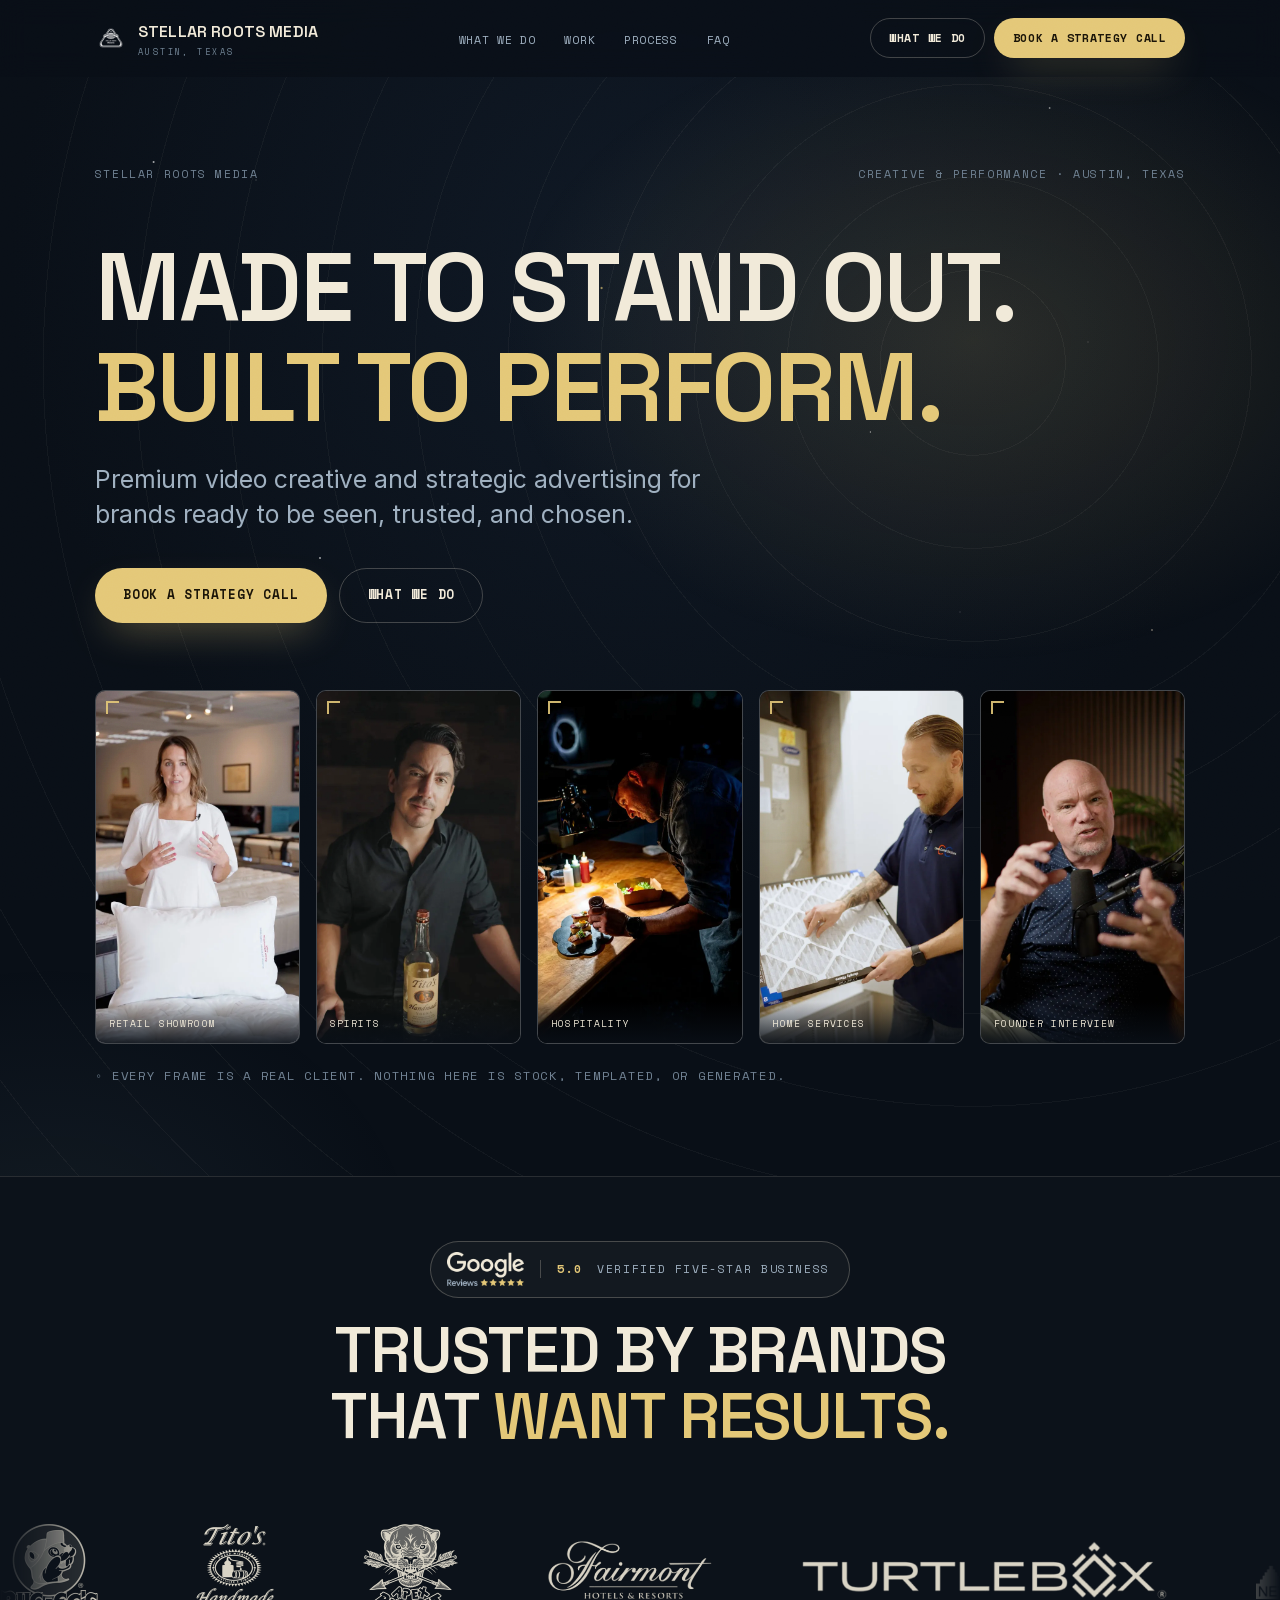
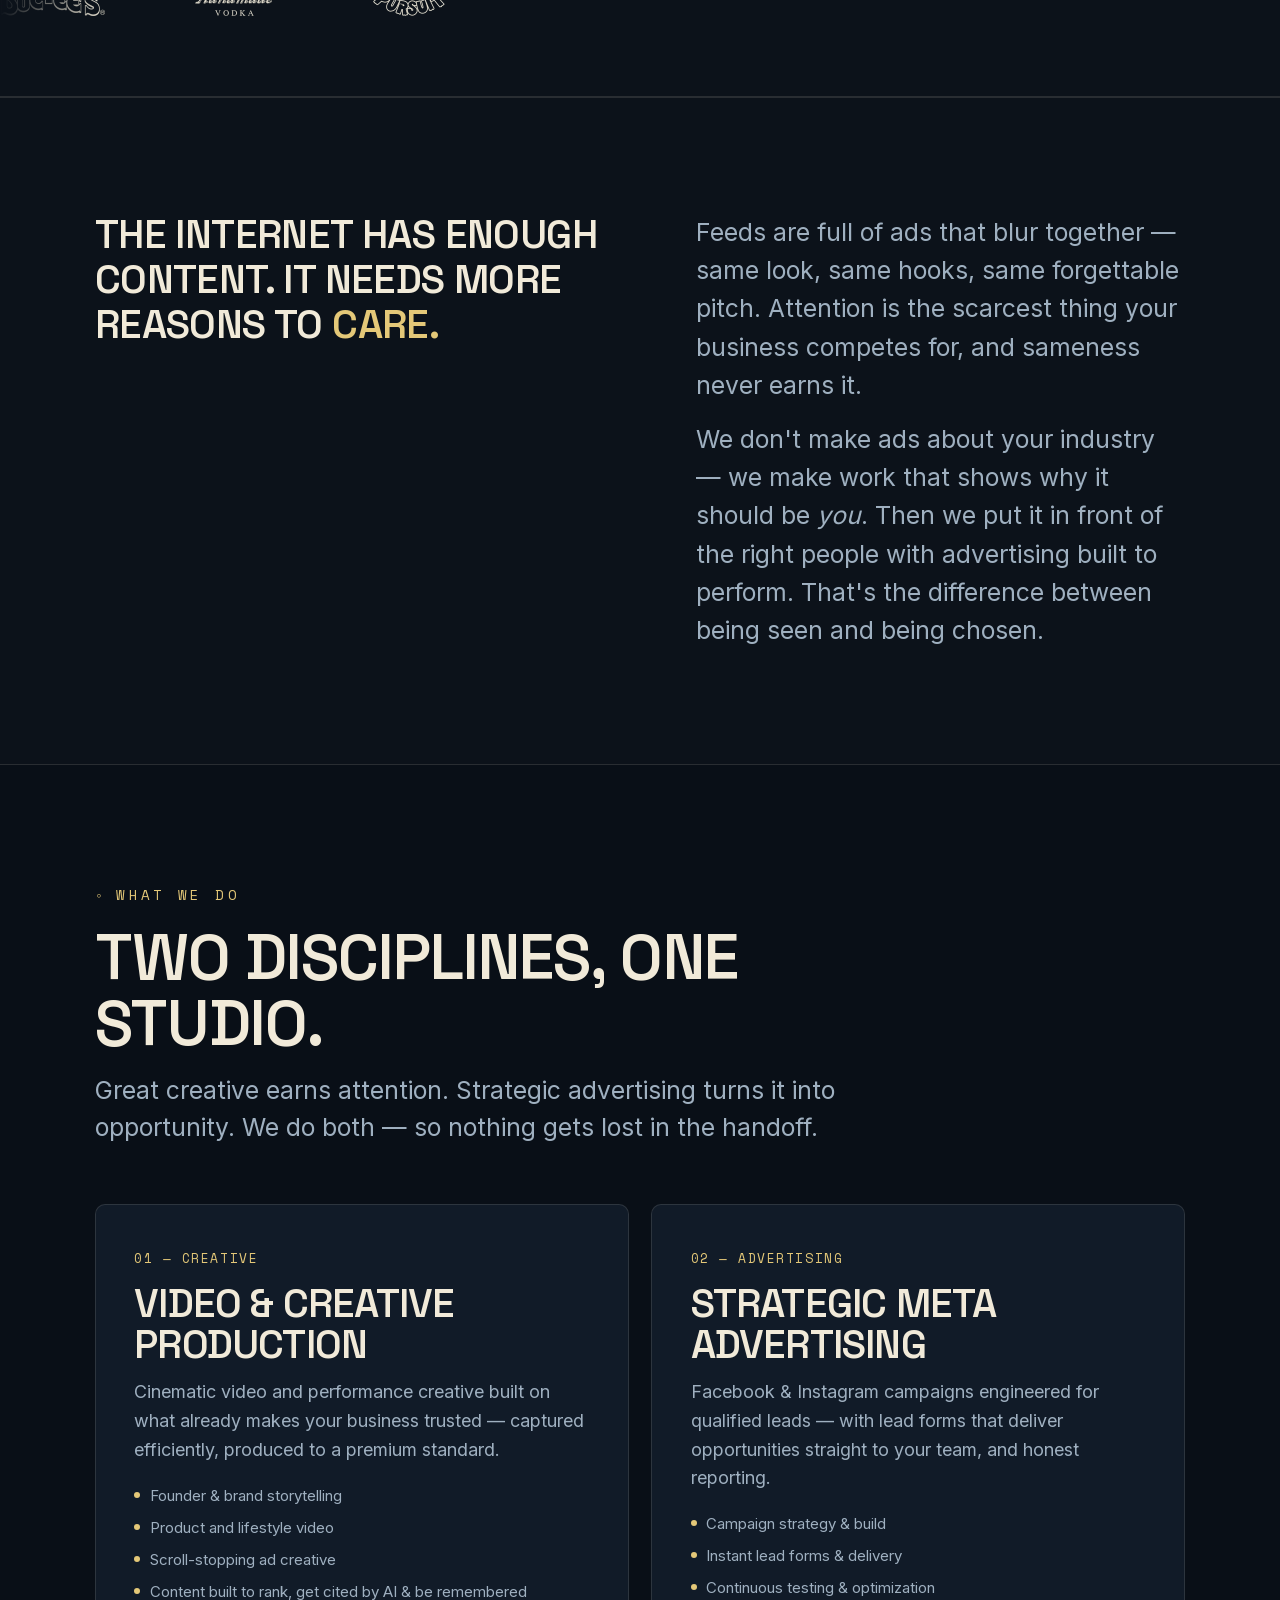
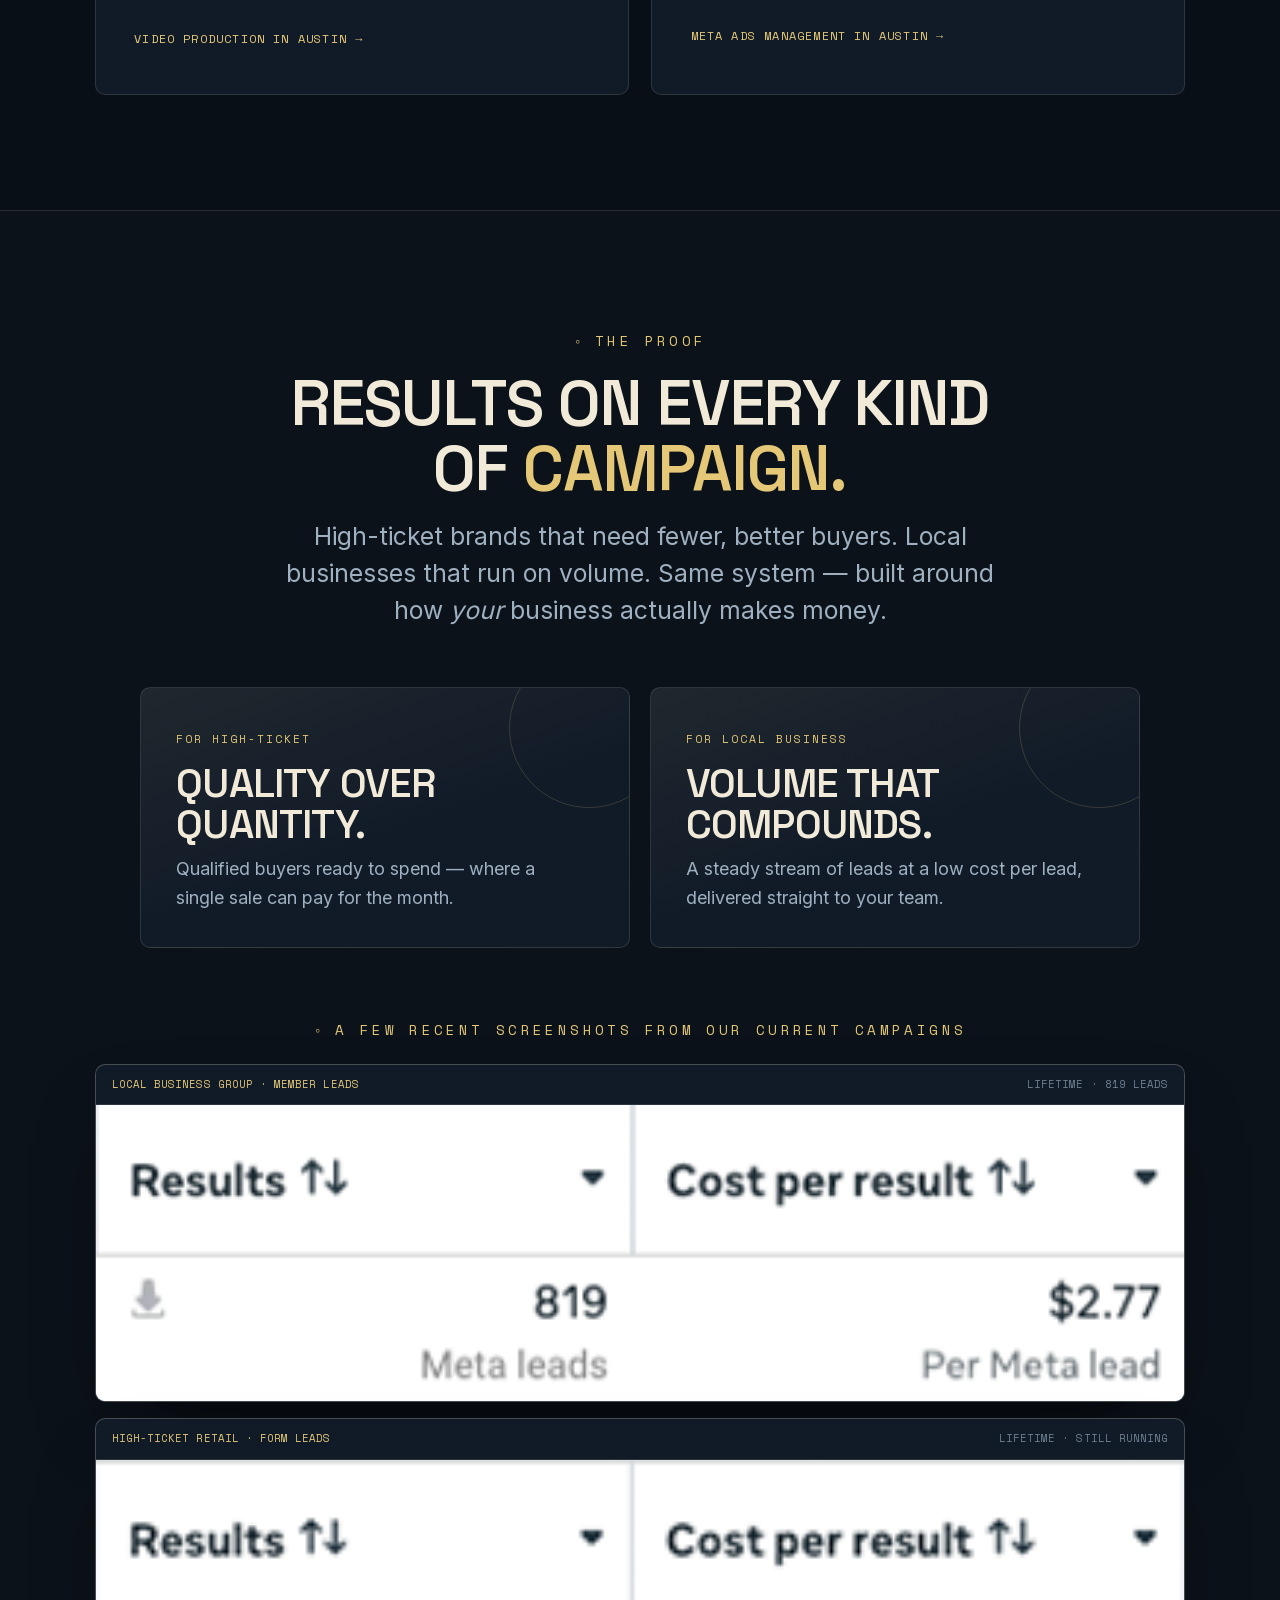
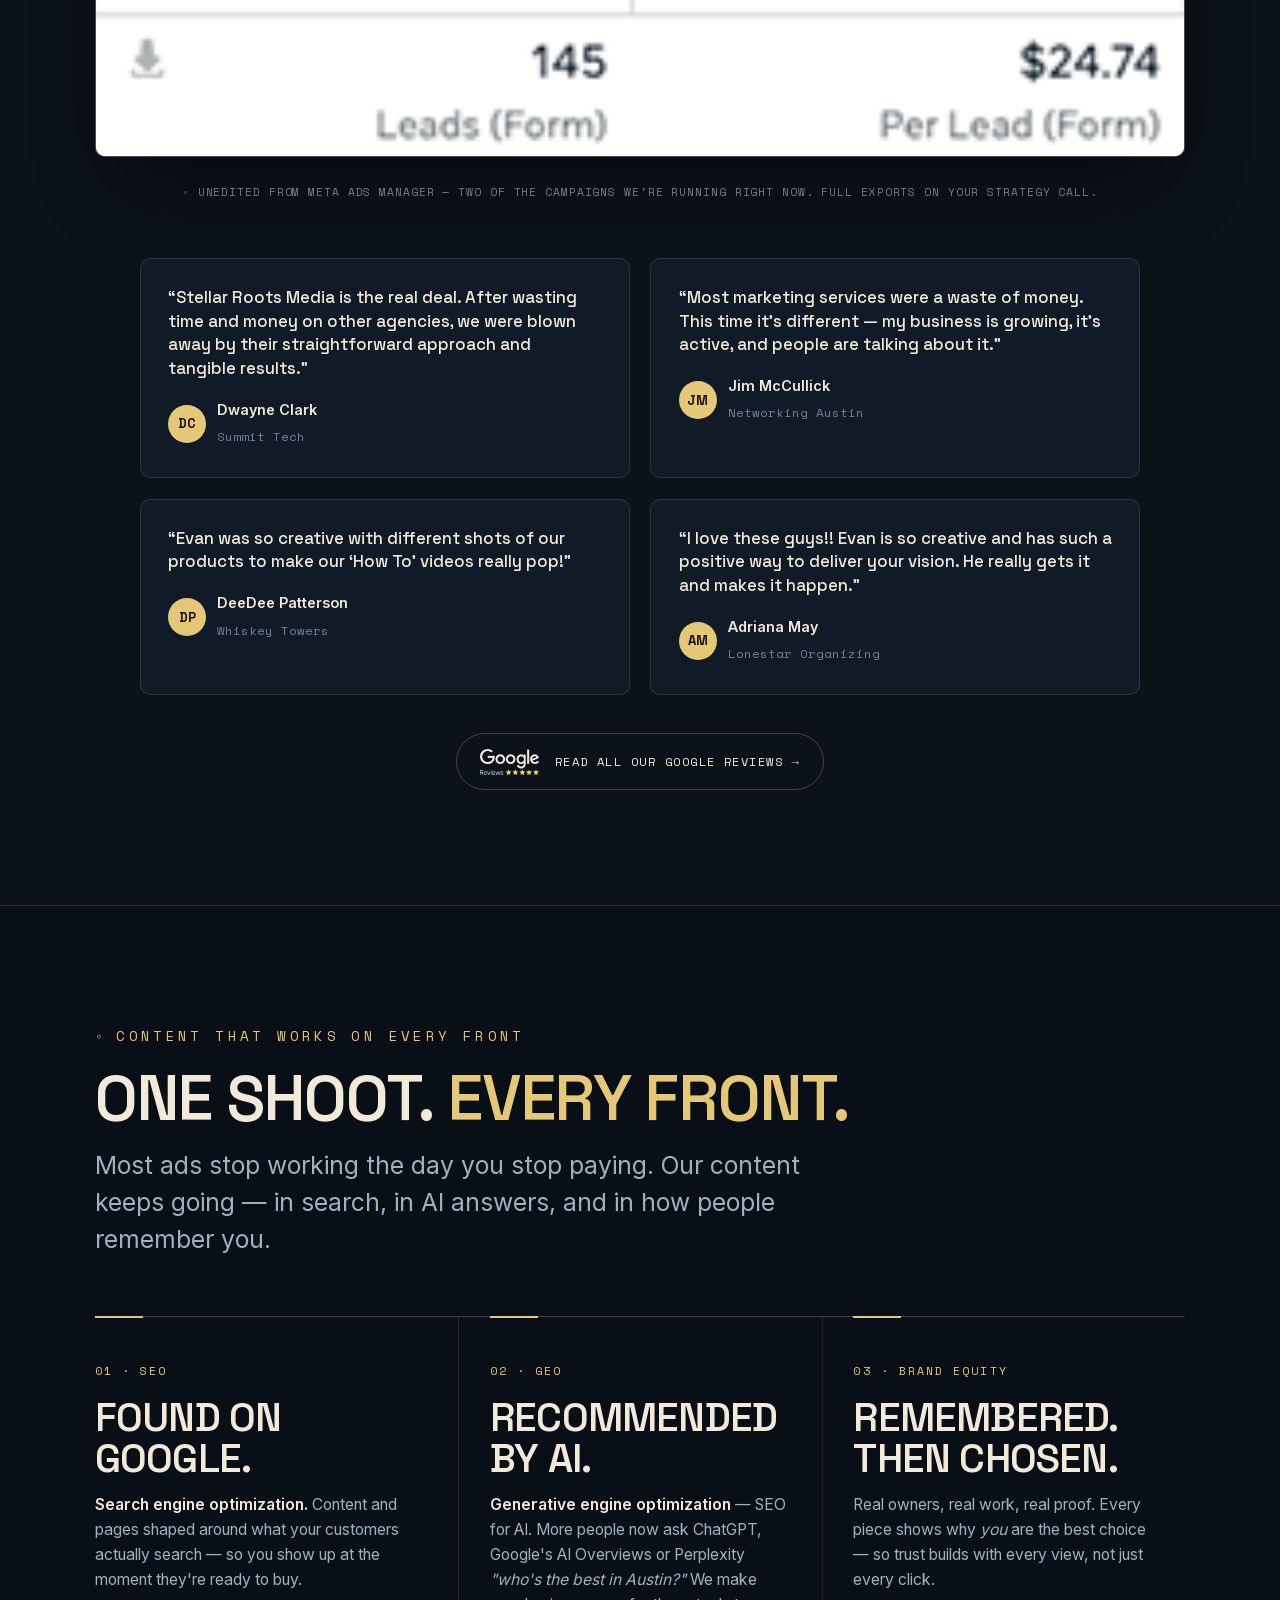
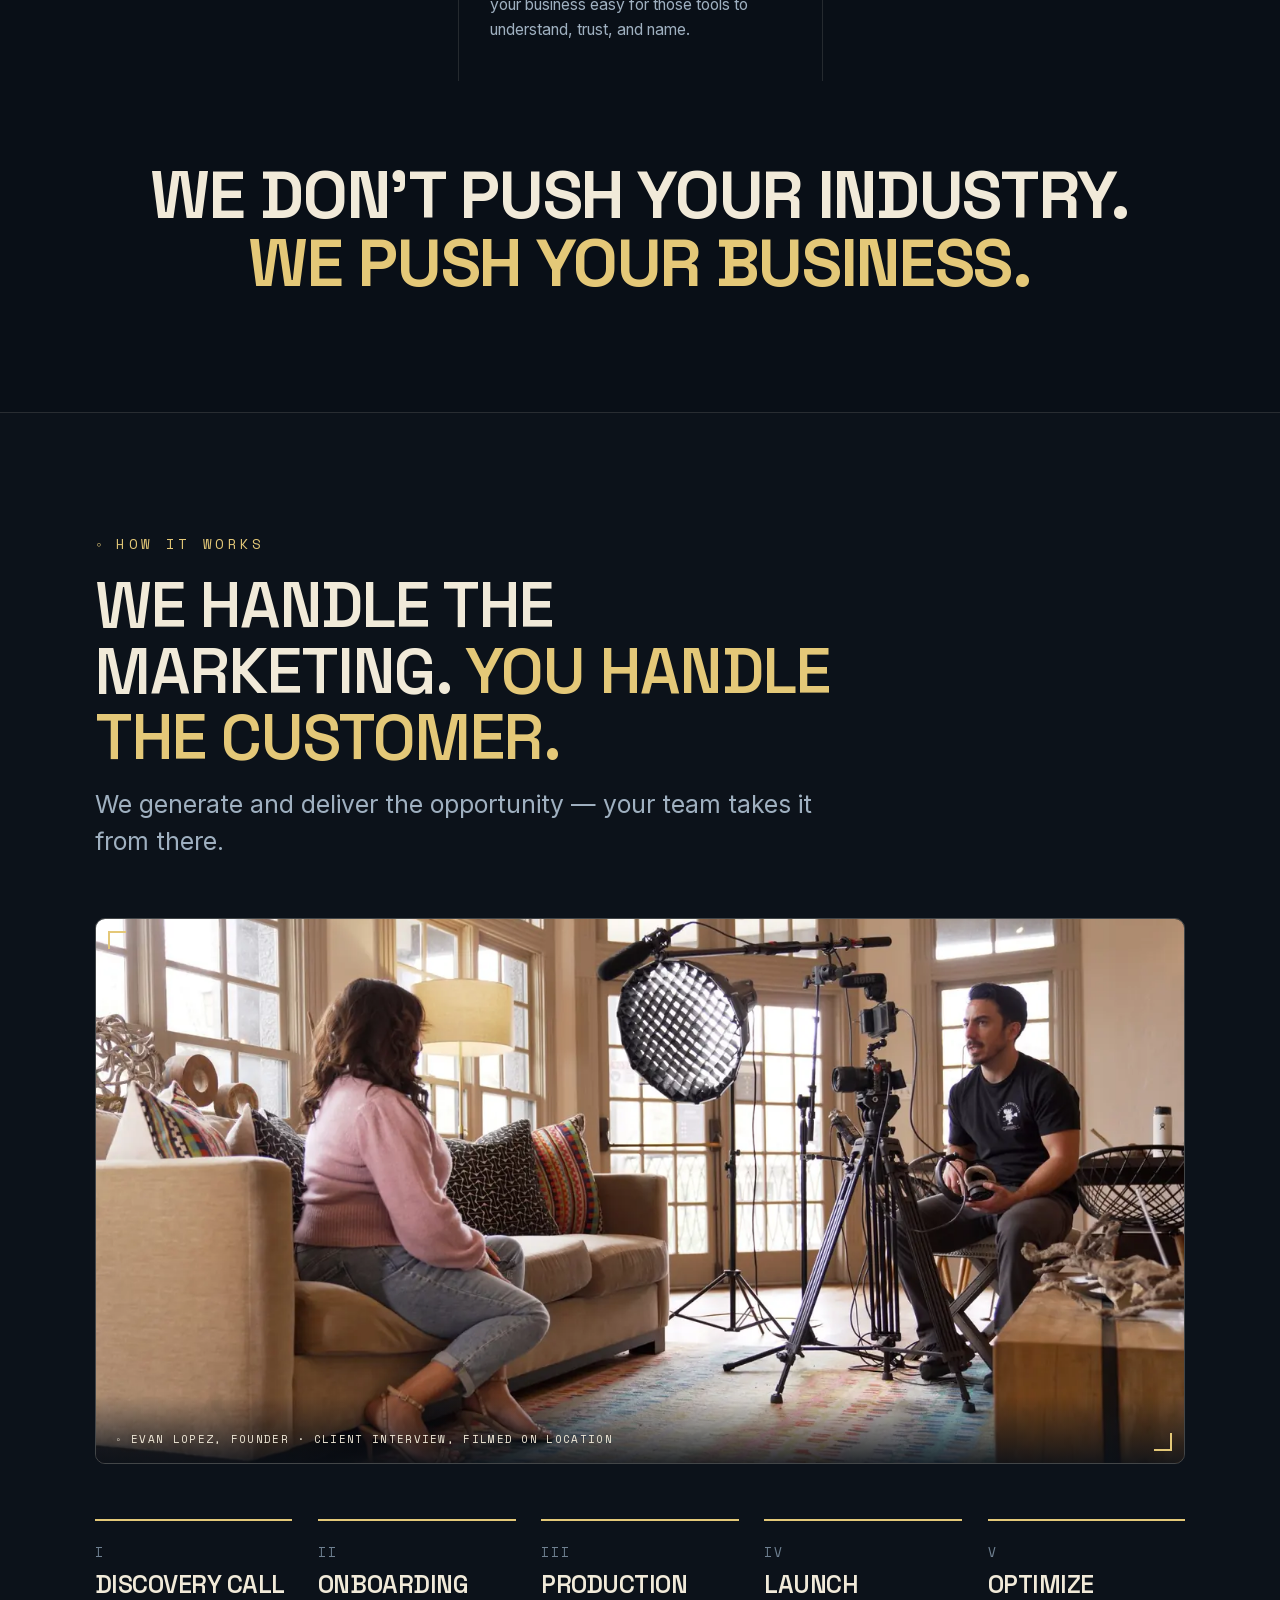
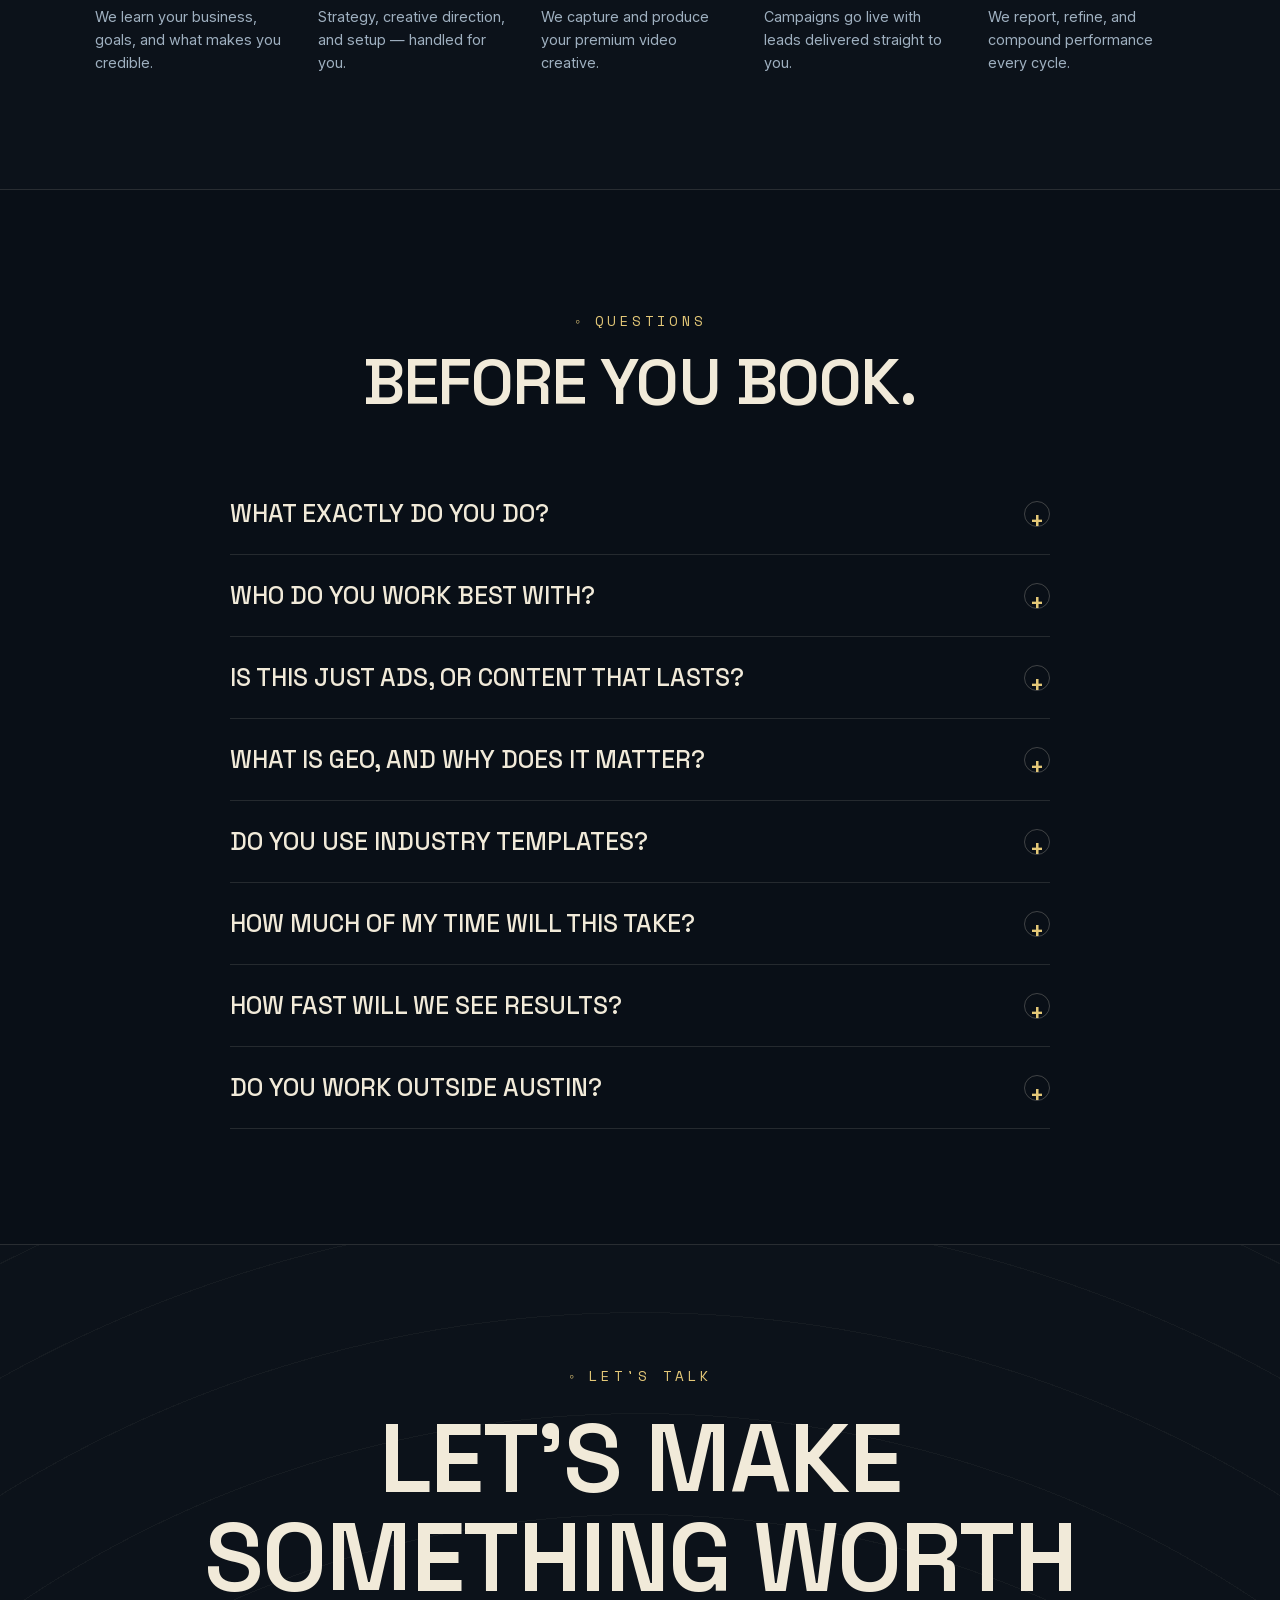
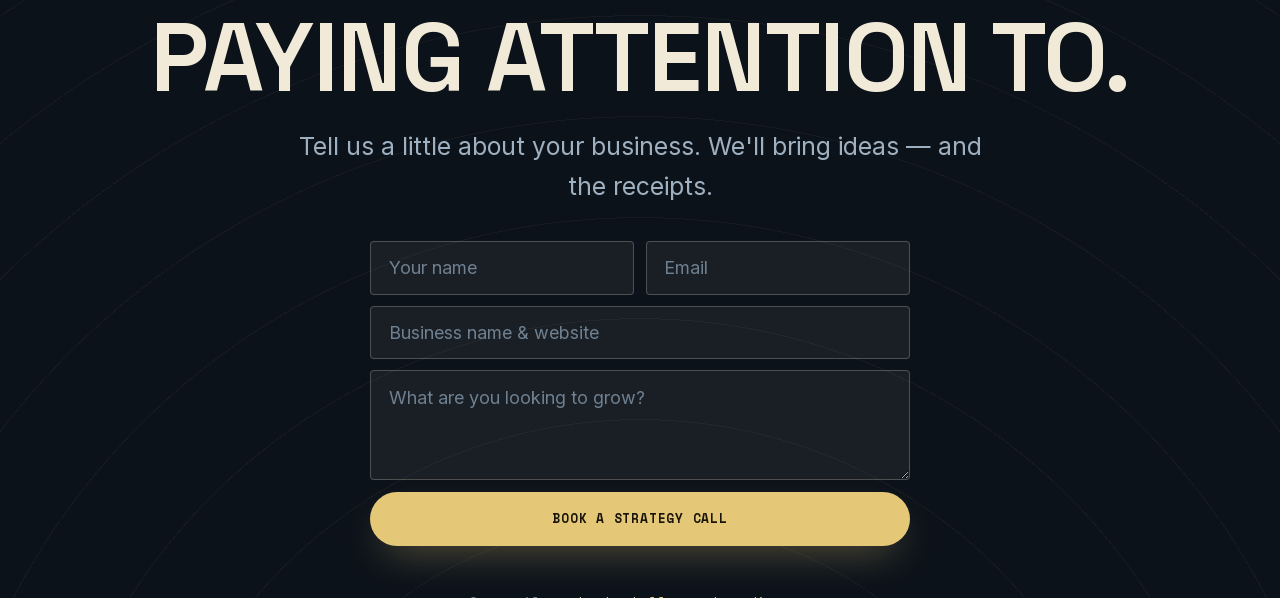
==== commit 6739b418: "Mobile: crop Meta receipts to Results + Cost per result Co-Authored-By: Claude Opus 5.5 <noreply@ant" ====
--- a/index.html
+++ b/index.html
@@ -37,7 +37,7 @@
 
   <link rel="preload" href="assets/fonts/space-grotesk-500-700.woff2" as="font" type="font/woff2" crossorigin />
   <link rel="preload" href="assets/fonts/inter-400-600.woff2" as="font" type="font/woff2" crossorigin />
-  <link rel="stylesheet" href="css/styles.css?v=28" />
+  <link rel="stylesheet" href="css/styles.css?v=29" />
 
   <!-- ===================== STRUCTURED DATA (SEO + GEO) ===================== -->
   <script type="application/ld+json">
@@ -355,11 +355,11 @@
           <span class="kicker">A few recent screenshots from our current campaigns</span>
           <figure class="receipt">
             <figcaption><span class="k">Local business group · member leads</span><span>Lifetime · 819 leads</span></figcaption>
-            <div class="shot"><img src="assets/results/networking-lifetime.png" alt="Meta Ads Manager, local business group member lead campaign, lifetime: 819 Meta leads at $2.77 per lead, $8.00 daily budget, $2,268.45 spent, 111,933 impressions" loading="lazy" width="1907" height="101"></div>
+            <div class="shot"><picture><source media="(max-width: 700px)" srcset="assets/results/networking-lifetime-mobile.png" width="371" height="101"><img src="assets/results/networking-lifetime.png" alt="Meta Ads Manager, local business group member lead campaign, lifetime: 819 Meta leads at $2.77 per lead, $8.00 daily budget, $2,268.45 spent, 111,933 impressions" loading="lazy" width="1907" height="101"></picture></div>
           </figure>
           <figure class="receipt">
             <figcaption><span class="k">High-ticket retail · form leads</span><span>Lifetime · still running</span></figcaption>
-            <div class="shot"><img src="assets/results/premier-lifetime.png" alt="Meta Ads Manager, high-ticket retail form lead campaign, lifetime: 145 form leads at $24.74 per lead, $15.00 daily budget, $3,587.67 spent, 84,370 impressions, 31,620 reach" loading="lazy" width="1672" height="76"></div>
+            <div class="shot"><picture><source media="(max-width: 700px)" srcset="assets/results/premier-lifetime-mobile.png" width="279" height="76"><img src="assets/results/premier-lifetime.png" alt="Meta Ads Manager, high-ticket retail form lead campaign, lifetime: 145 form leads at $24.74 per lead, $15.00 daily budget, $3,587.67 spent, 84,370 impressions, 31,620 reach" loading="lazy" width="1672" height="76"></picture></div>
           </figure>
           <p class="receipts-note">◦ Unedited from Meta Ads Manager — two of the campaigns we're running right now. Full exports on your strategy call.</p>
         </div>
--- a/css/styles.css
+++ b/css/styles.css
@@ -284,6 +284,7 @@
 .receipt figcaption .k { color:var(--accent); }
 .receipt .shot { background:#fff; overflow-x:auto; -webkit-overflow-scrolling:touch; }
 .receipt .shot img { display:block; width:100%; min-width:760px; height:auto; }
+@media (max-width:700px) { .receipt .shot { overflow:visible; padding:0.4rem 0.2rem; } .receipt .shot img { min-width:0; width:100%; } }
 
 /* ---------- Behind the scenes ---------- */
 .bts { position:relative; margin:0 0 clamp(2.4rem,5vw,3.4rem); border-radius:var(--radius-lg); overflow:hidden; border:1px solid var(--line-2); }
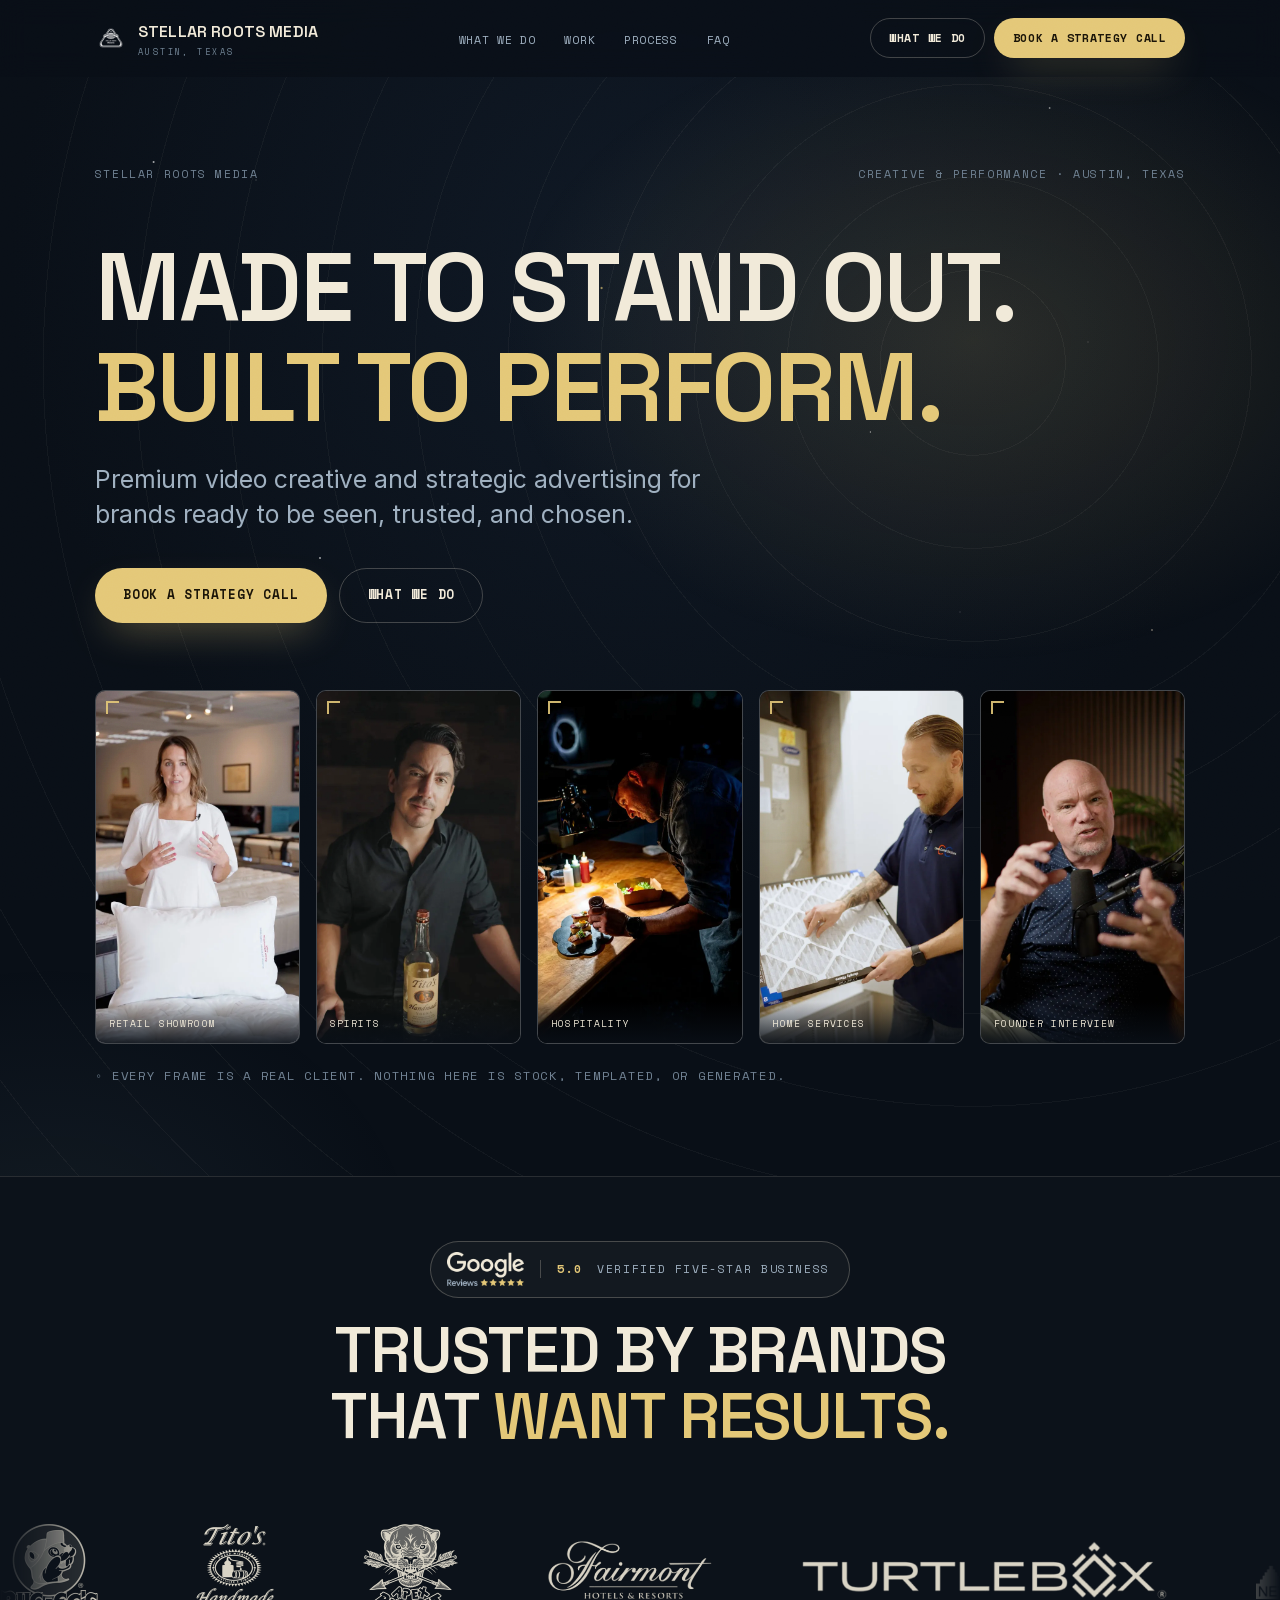
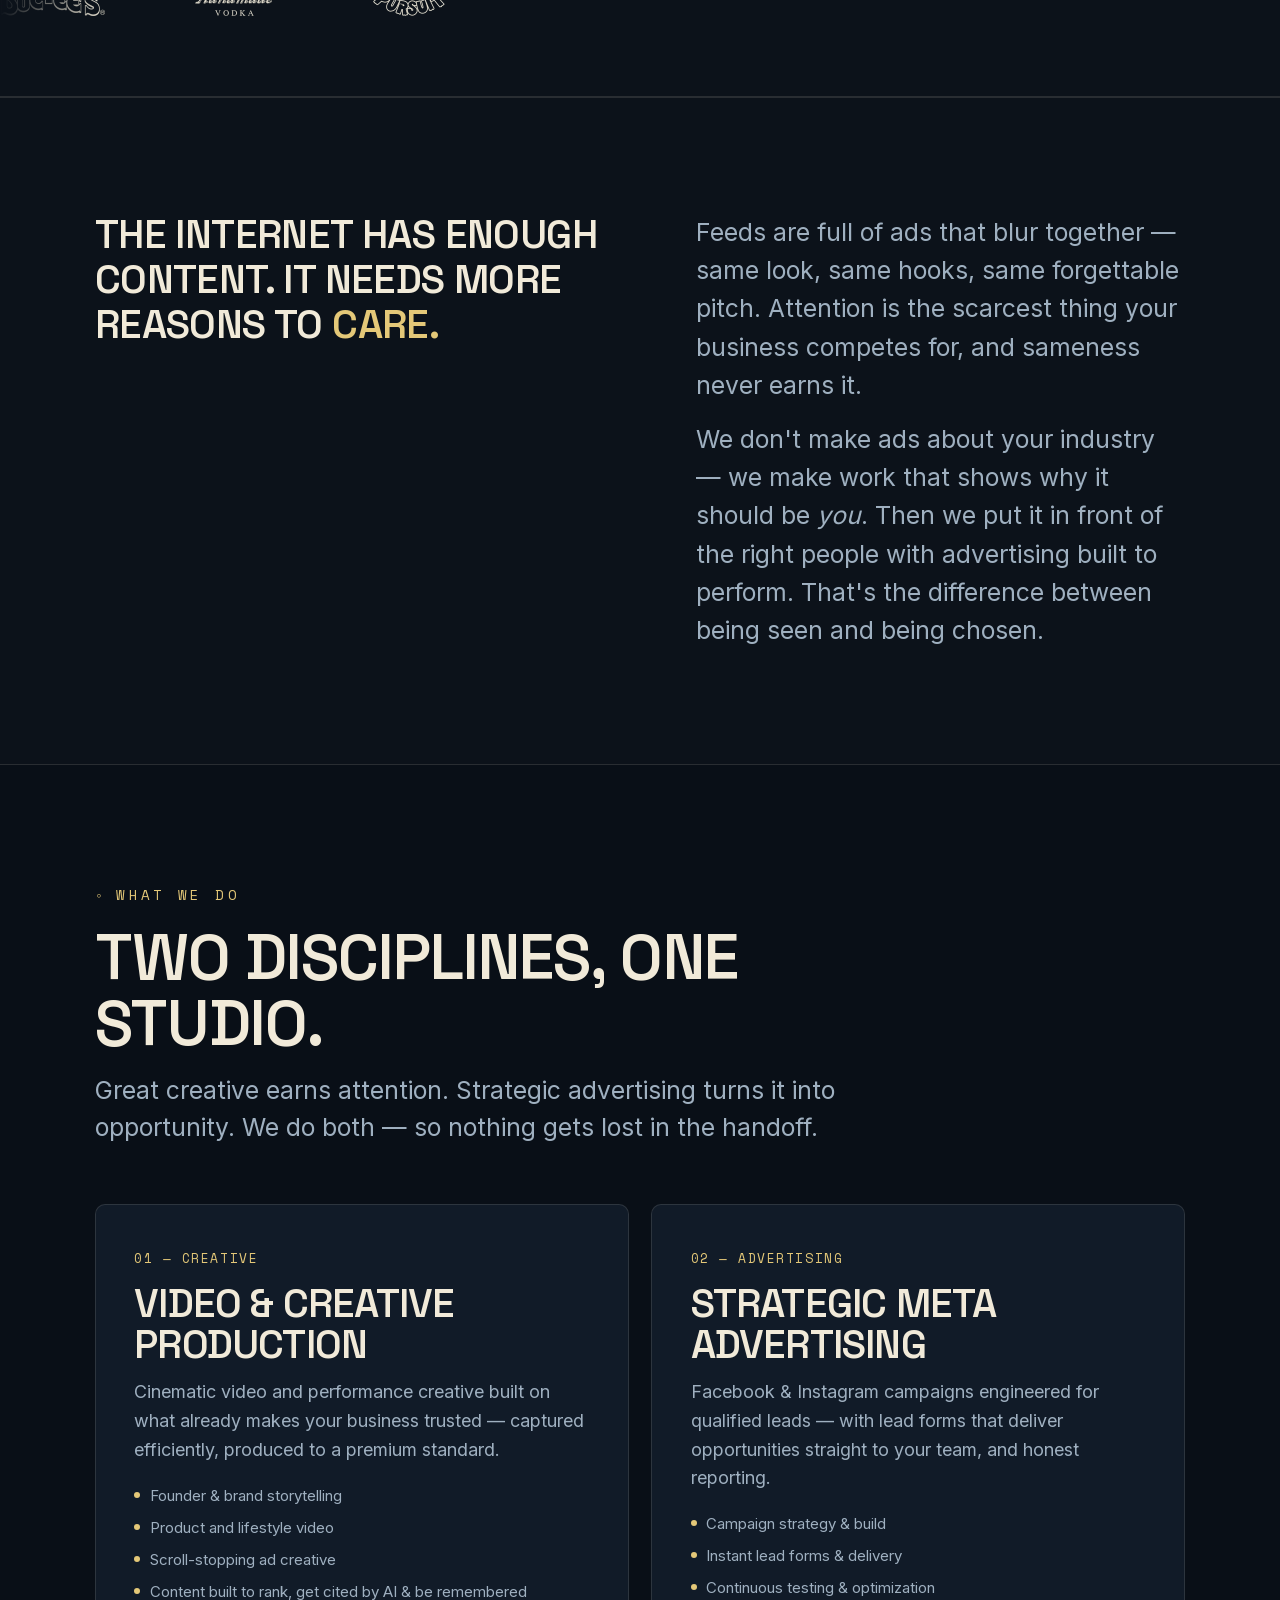
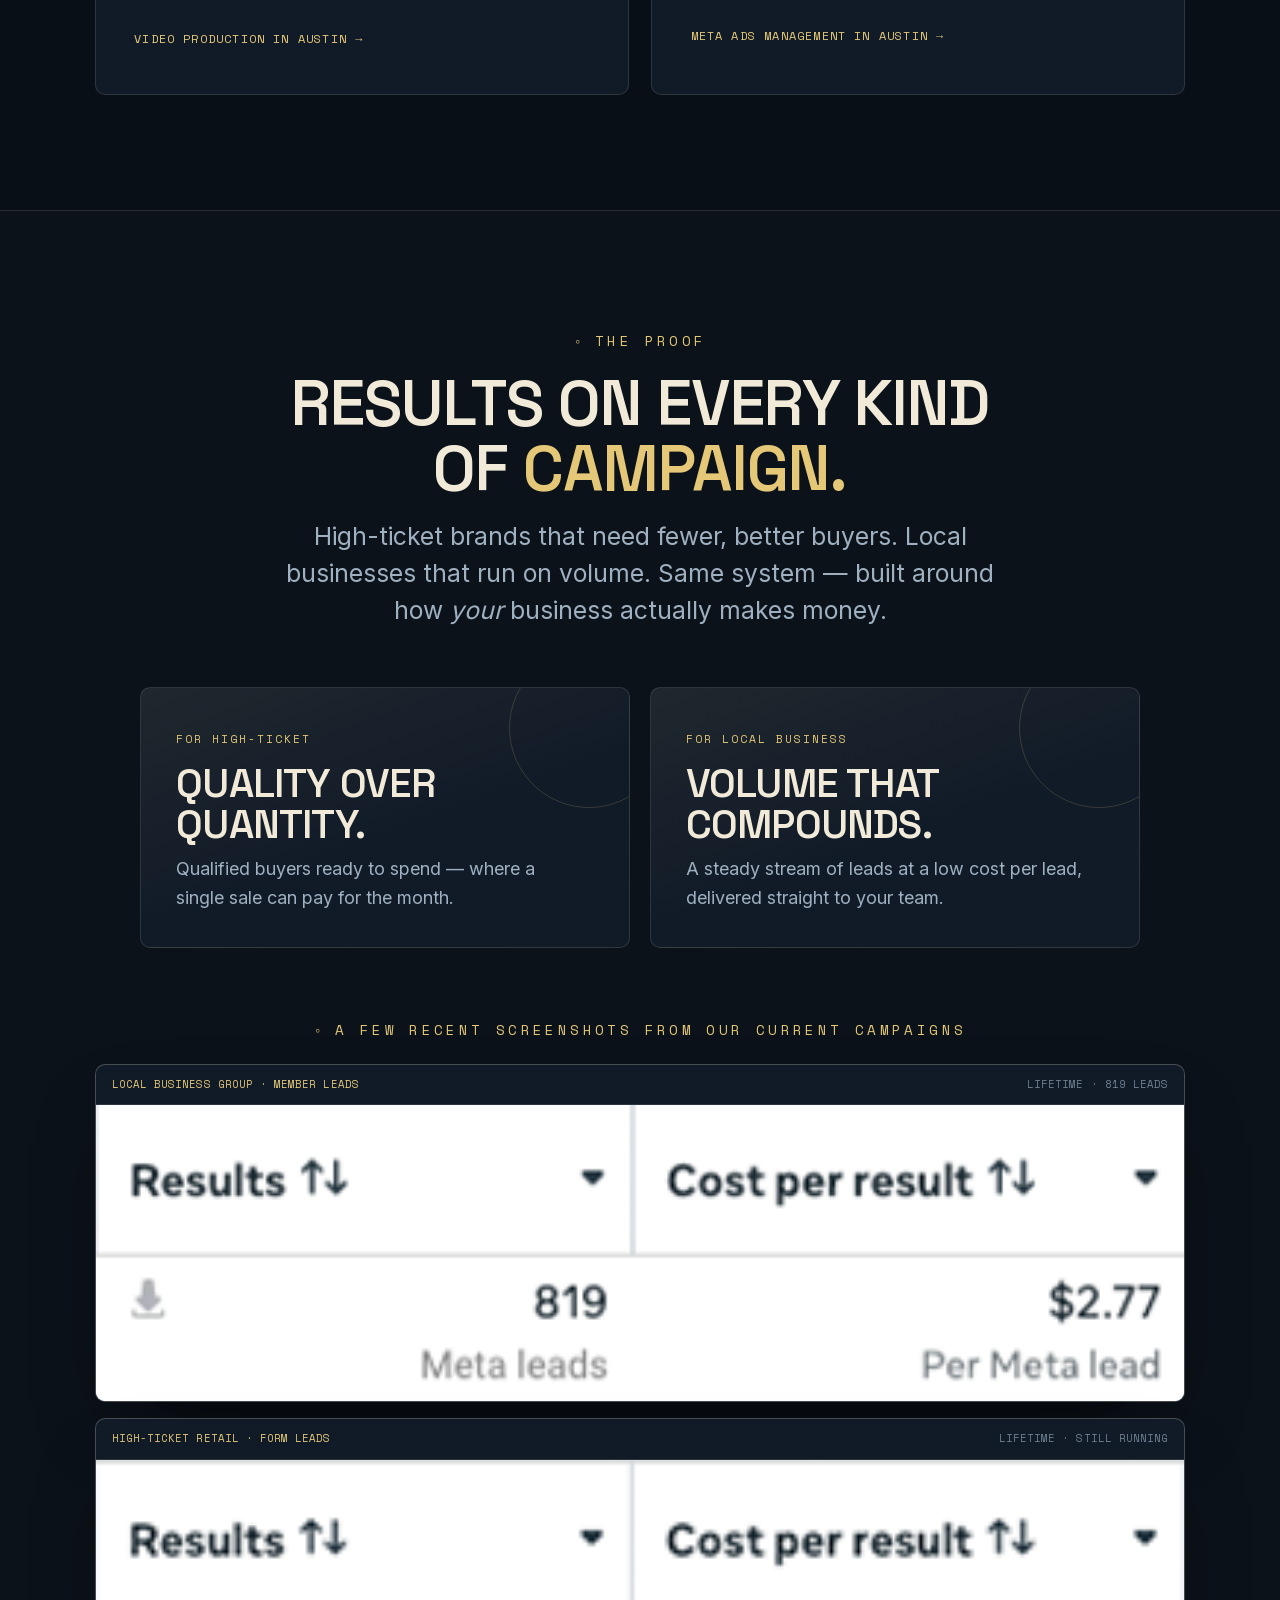
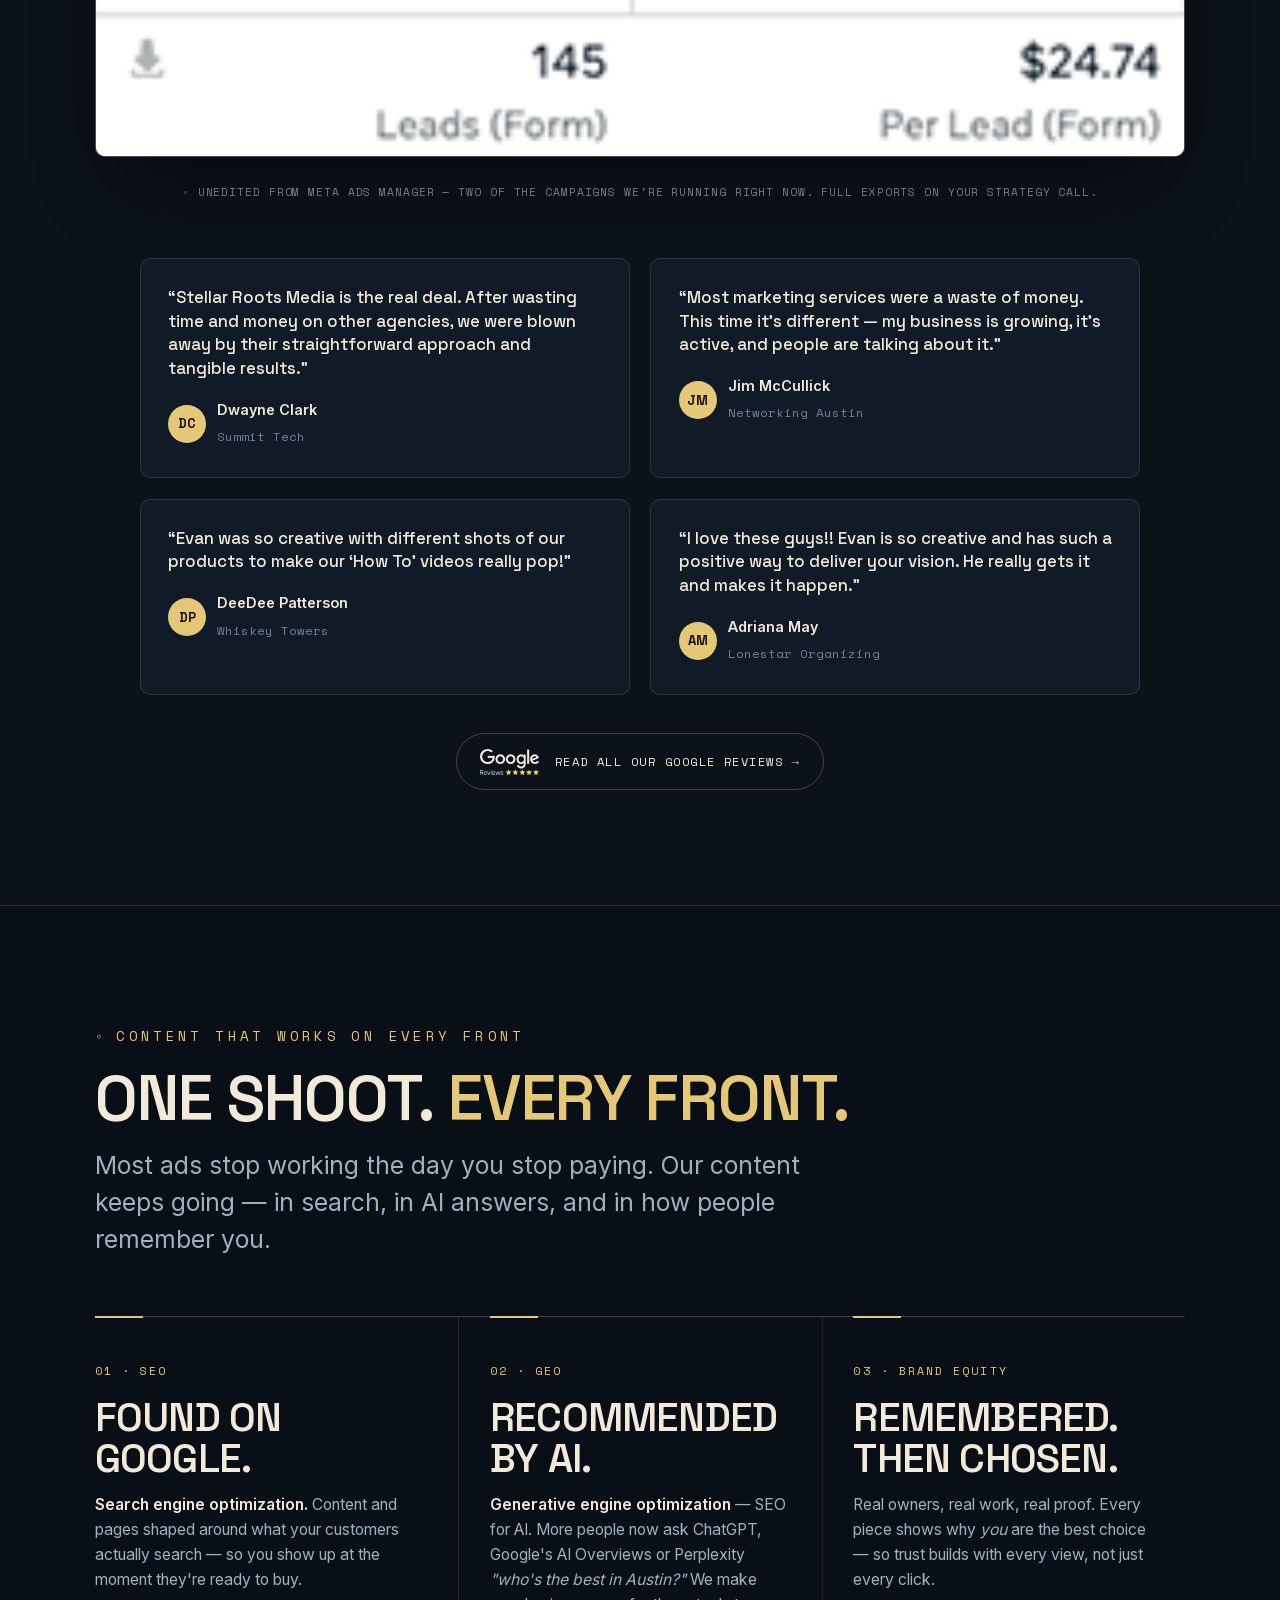
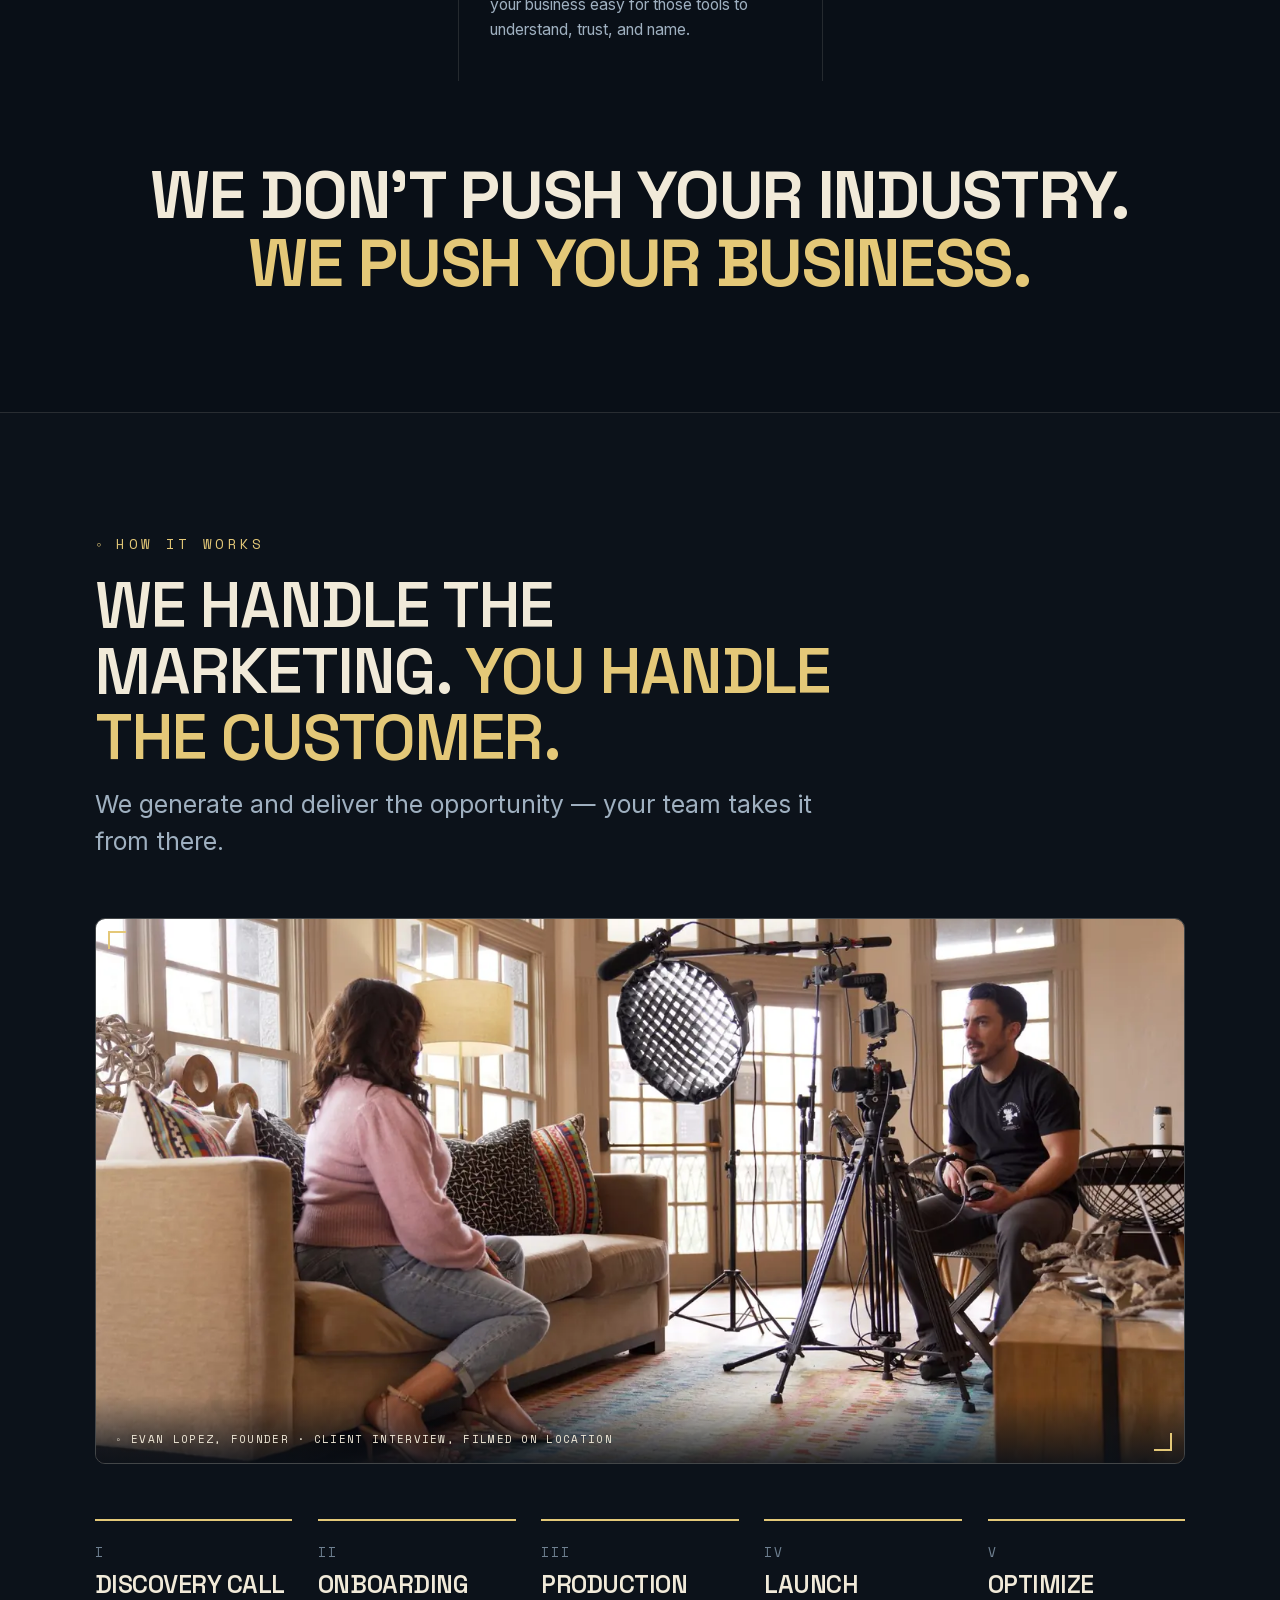
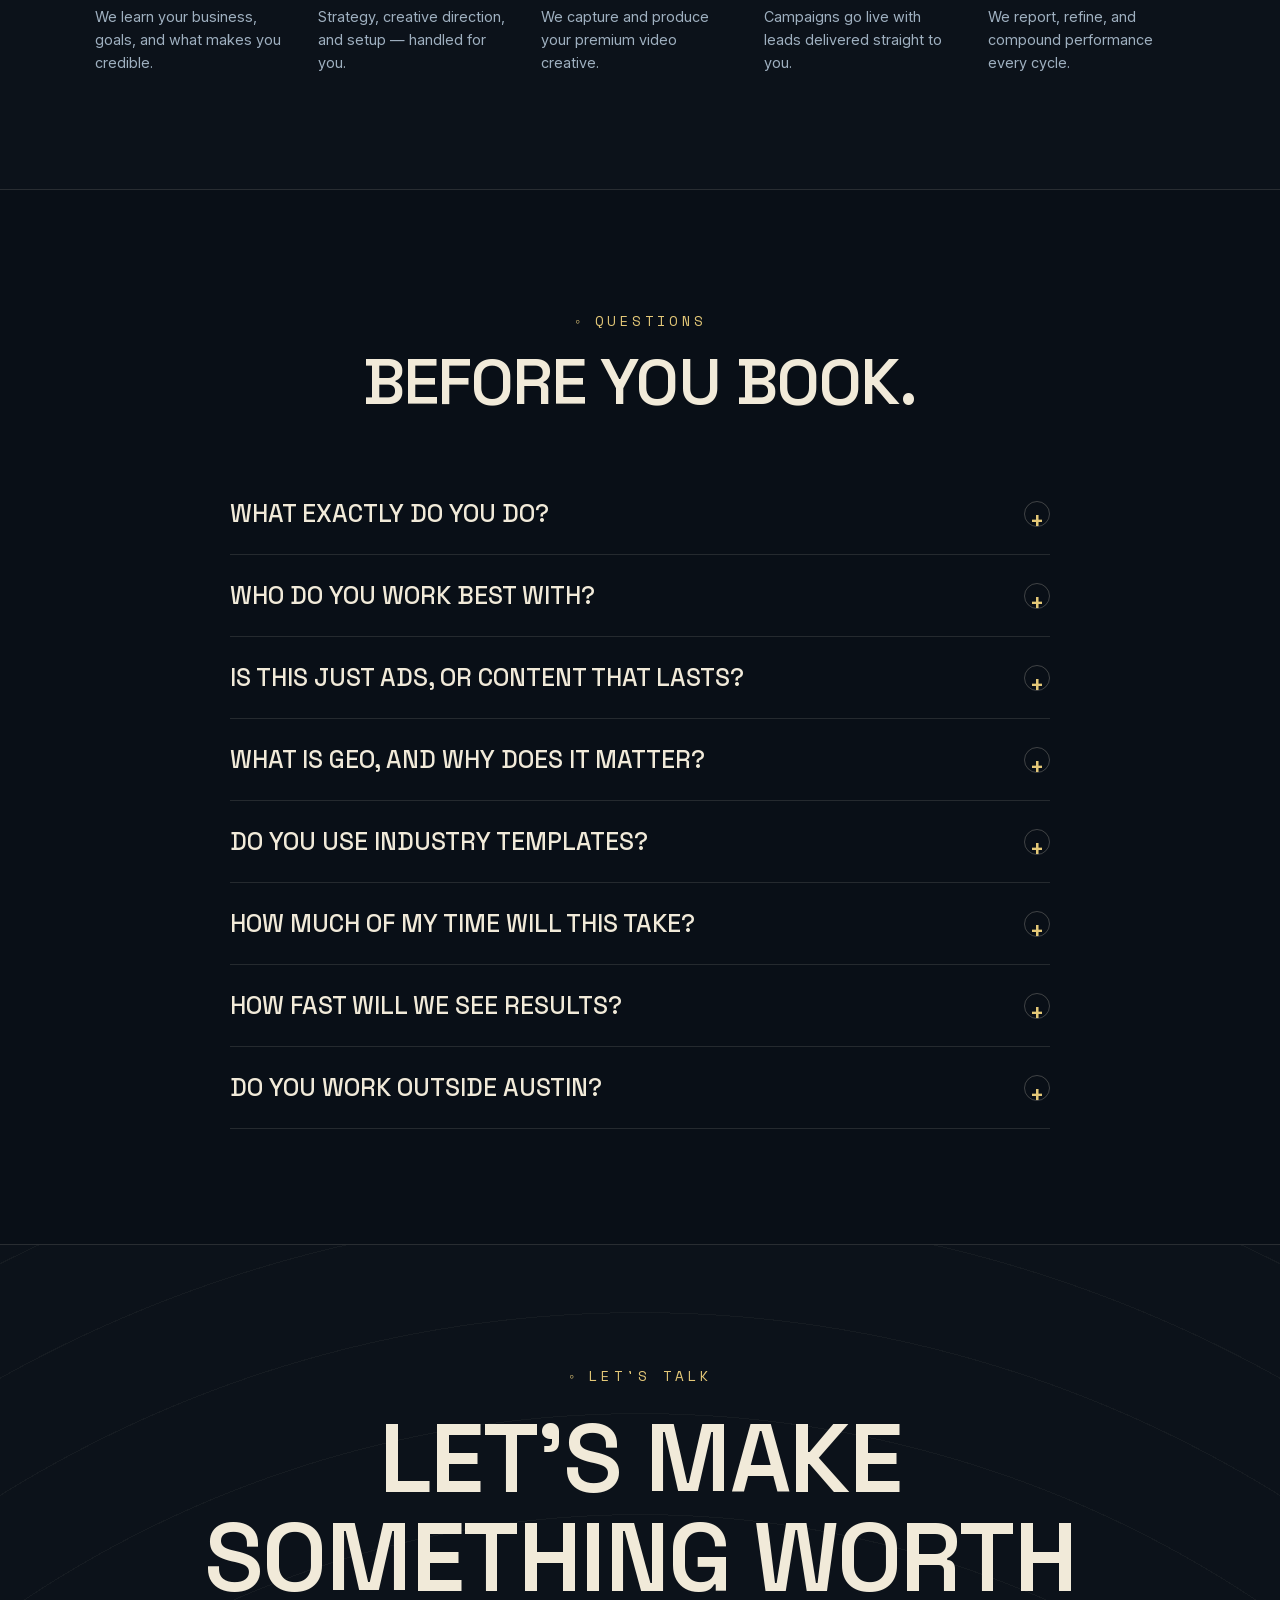
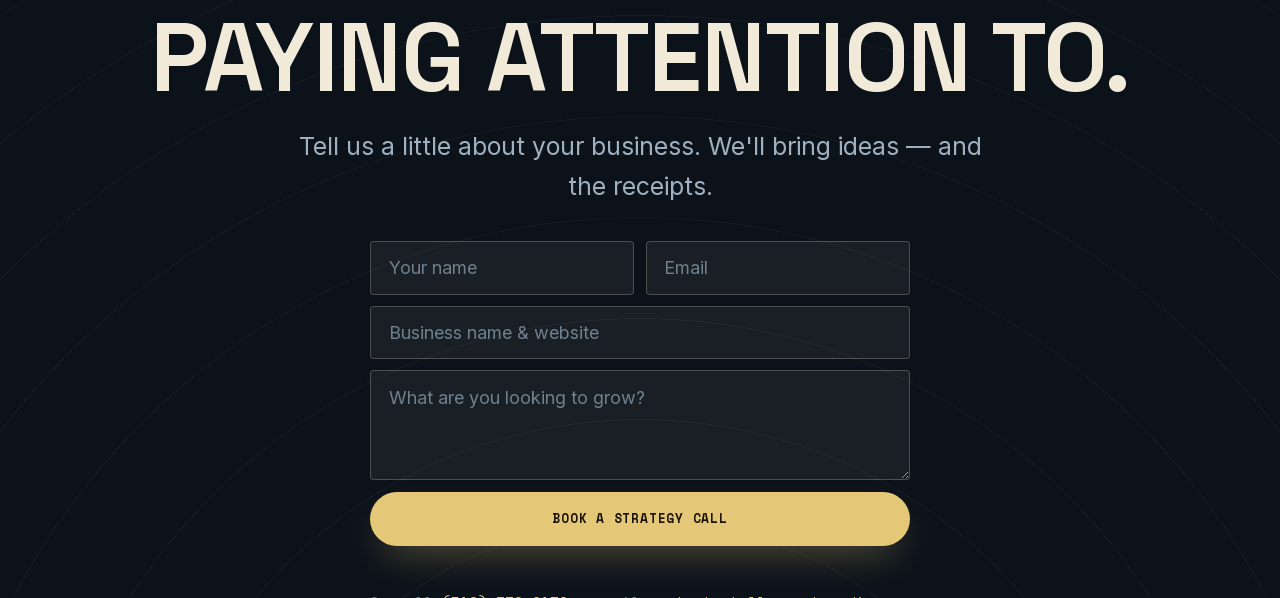
==== commit 91b40ea6: "Add business phone (schema, contact, footer, llms.txt) and GA4 tag Co-Authored-By: Claude Opus 5.5 <" ====
--- a/index.html
+++ b/index.html
@@ -1,6 +1,14 @@
 <!DOCTYPE html>
 <html lang="en">
 <head>
+  <!-- Google tag (gtag.js) -->
+  <script async src="https://www.googletagmanager.com/gtag/js?id=G-79V9W46W92"></script>
+  <script>
+    window.dataLayer = window.dataLayer || [];
+    function gtag(){dataLayer.push(arguments);}
+    gtag('js', new Date());
+    gtag('config', 'G-79V9W46W92');
+  </script>
   <meta charset="UTF-8" />
   <meta name="viewport" content="width=device-width, initial-scale=1.0" />
 
@@ -85,6 +93,7 @@
       "Brand equity"
     ],
     "email": "contact@stellarrootsmedia.com",
+    "telephone": "+1-512-730-0132",
     "image": "https://stellarrootsmedia.com/assets/og-image.jpg",
     "founder": {
       "@type": "Person",
@@ -461,7 +470,7 @@
           <button type="submit" class="btn btn--primary btn--block">Book a Strategy Call</button>
         </form>
         <p class="form-msg" id="form-msg" role="status" aria-live="polite"></p>
-        <p class="cta-alt">Or email <a href="mailto:contact@stellarrootsmedia.com?subject=Strategy%20Call">contact@stellarrootsmedia.com</a></p>
+        <p class="cta-alt">Or call <a href="tel:+15127300132">(512) 730-0132</a> · email <a href="mailto:contact@stellarrootsmedia.com?subject=Strategy%20Call">contact@stellarrootsmedia.com</a></p>
       </div>
     </section>
   </main>
@@ -482,7 +491,7 @@
         </div>
         <div><h4>Studio</h4><ul><li><a href="#what">What we do</a></li><li><a href="#creative">Work</a></li><li><a href="#process">Process</a></li><li><a href="#faq">FAQ</a></li></ul></div>
         <div><h4>Services</h4><ul><li><a href="meta-ads-austin/">Meta Ads Management</a></li><li><a href="video-production-austin/">Video Production</a></li></ul></div>
-        <div><h4>Connect</h4><ul><li><a href="#contact">Book a call</a></li><li><a href="mailto:contact@stellarrootsmedia.com">Email us</a></li></ul></div>
+        <div><h4>Connect</h4><ul><li><a href="#contact">Book a call</a></li><li><a href="tel:+15127300132">(512) 730-0132</a></li><li><a href="mailto:contact@stellarrootsmedia.com">Email us</a></li></ul></div>
       </div>
       <div class="footer-bottom">
         <span>© <span id="year">2026</span> Stellar Roots Media · Austin, Texas</span>
